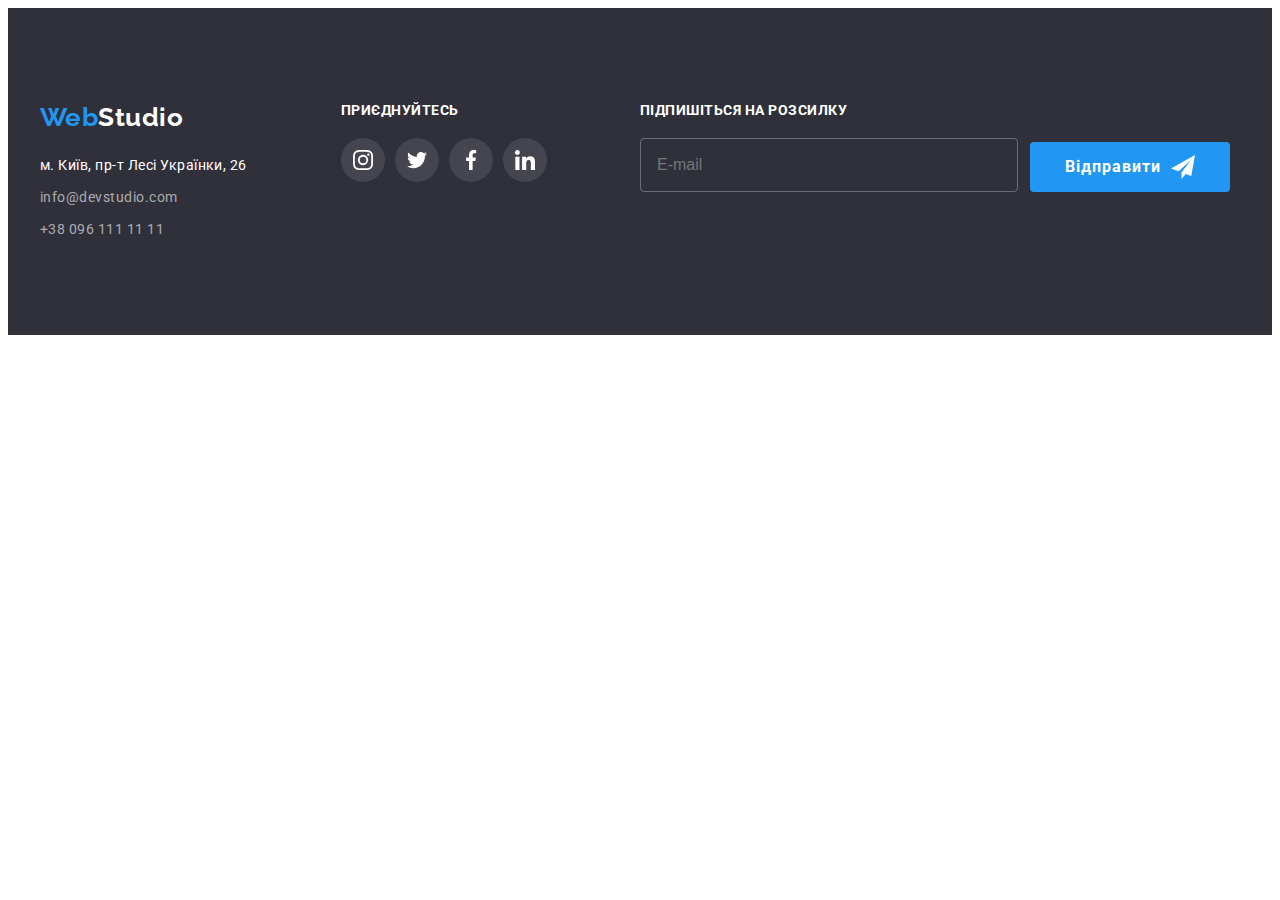
==== index.html @ 10034f47 "footer" ====
<!DOCTYPE html>
<html lang="uk">
  <head>
    <meta charset="UTF-8" />
    <meta http-equiv="X-UA-Compatible" content="IE=edge" />
    <meta name="viewport" content="width=device-width, initial-scale=1.0" />
    <title>Студія</title>
    <link rel="preconnect" href="https://fonts.googleapis.com" />
    <link rel="preconnect" href="https://fonts.gstatic.com" crossorigin />
    <link
      href="https://fonts.googleapis.com/css2?family=Raleway:wght@700&family=Roboto:wght@400;500;700;900&display=swap"
      rel="stylesheet"
    />
    <link
      rel="stylesheet"
      href="https://cdnjs.cloudflare.com/ajax/libs/modern-normalize/1.1.0/modern-normalize.min.css"
      integrity="sha512-wpPYUAdjBVSE4KJnH1VR1HeZfpl1ub8YT/NKx4PuQ5NmX2tKuGu6U/JRp5y+Y8XG2tV+wKQpNHVUX03MfMFn9Q=="
      crossorigin="anonymous"
      referrerpolicy="no-referrer"
    />
    <link rel="stylesheet" href="./css/main.min.css" />
  </head>
  <body>
    <!-- <header class="header">
      <div class="container header__container">
        <nav class="header__nav">
          <a class="logo header__logo" href="./index.html"
            >Web<span class="logo header__logo-text">Studio</span></a
          >
          <ul class="menu list">
            <li class="menu__item">
              <a class="menu__link menu__link--current" href="./index.html"
                >Студія</a
              >
            </li>
            <li class="menu__item">
              <a class="menu__link" href="./portfolio.html">Портфоліо</a>
            </li>
            <li class="menu__item">
              <a class="menu__link" href="">Контакти</a>
            </li>
          </ul>
        </nav>
        <ul class="header__contacts list">
          <li class="header__contacts-item">
            <a class="header__contact" href="mailto:info@devstudio.com"
              ><svg class="header__contact-icon" width="16" height="12">
                <use href="./images/icons.svg#icon-envelope"></use>
              </svg>
              info@devstudio.com</a
            >
          </li>
          <li class="header__contacts-item">
            <a class="header__contact" href="tel:+380961111111"
              ><svg class="header__contact-icon" width="10" height="16">
                <use href="./images/icons.svg#icon-smartphone"></use>
              </svg>
              +38 096 111 11 11</a
            >
          </li>
        </ul>
      </div>
    </header>

    <main>
      <section class="hero overlya">
        <div class="container hero__container">
          <h1 class="hero__title">Ефективні рішення для вашого бізнесу</h1>
          <button class="btn hero__button" type="button" data-modal-open>
            Замовити послугу
          </button>
        </div>
      </section>

       <section class="section feature">
        <div class="container feature__container">
          <h2 class="section-title feature__title visually-hidden">
            Особливості
          </h2>
          <ul class="feature__list list">
            <li class="feature__item">
              <div class="feature__wrapper-icon">
                <svg class="feature__icon" width="70" height="70">
                  <use href="./images/icons.svg#icon-antenna"></use>
                </svg>
              </div>
              <h3 class="feature__title-card">Увага до деталей</h3>
              <p class="feature__text-card">
                Ідейні міркування, і навіть початок повсякденної роботи з
                формування позиції.
              </p>
            </li>
            <li class="feature__item">
              <div class="feature__wrapper-icon">
                <svg class="feature__icon" width="70" height="70">
                  <use href="./images/icons.svg#icon-clock"></use>
                </svg>
              </div>
              <h3 class="feature__title-card">Пунктуальність</h3>
              <p class="feature__text-card">
                Завдання організації, особливо рамки і місце навчання кадрів
                тягне у себе.
              </p>
            </li>
            <li class="feature__item">
              <div class="feature__wrapper-icon">
                <svg class="feature__icon" width="70" height="70">
                  <use href="./images/icons.svg#icon-diagram"></use>
                </svg>
              </div>
              <h3 class="feature__title-card">Планування</h3>
              <p class="feature__text-card">
                Так само консультація з широким активом значною мірою зумовлює.
              </p>
            </li>
            <li class="feature__item">
              <div class="feature__wrapper-icon">
                <svg class="feature__icon" width="70" height="70">
                  <use href="./images/icons.svg#icon-astronaut"></use>
                </svg>
              </div>
              <h3 class="feature__title-card">Сучасні технології</h3>
              <p class="feature__text-card">
                Значимість цих проблем настільки очевидна, що реалізація
                планових завдань.
              </p>
            </li>
          </ul>
        </div>
      </section>

       <section class="section work">
        <div class="container work__container">
          <h2 class="section-title work__title">Чим ми займаємося</h2>
          <ul class="work__list">
            <li class="work__item">
              <div class="work__thumb">
                <img
                  class="work__images"
                  src="./images/1_computer.jpg"
                  alt="Розробка сайтів"
                  width="370"
                  height="294"
                />
                <div class="work__thumb-title">
                  <h3 class="work__title-thumb">Десктопні додатки</h3>
                </div>
              </div>
            </li>
            <li class="work__item">
              <div class="work__thumb">
                <img
                  class="work__images"
                  src="./images/2_phone.jpg"
                  alt="Адаптація сайтів для телефонів"
                  width="370"
                  height="294"
                />
                <div class="work__thumb-title">
                  <h3 class="work__title-thumb">Мобільні додатки</h3>
                </div>
              </div>
            </li>
            <li class="work__item">
              <div class="work__thumb">
                <img
                  class="work__images"
                  src="./images/3_tablet.jpg"
                  alt="Адаптація сайтів для планшетів"
                  width="370"
                  height="294"
                />
                <div class="work__thumb-title">
                  <h3 class="work__title-thumb">Дизайнерські рішення</h3>
                </div>
              </div>
            </li>
          </ul>
        </div>
      </section>

      <section class="team section">
        <div class="container team__container">
          <h2 class="section-title team__title">Наша команда</h2>
          <ul class="team__list list">
            <li class="team__item">
              <img
                class="team__images"
                src="./images/4_product_designer.jpg"
                alt="Хлопець в коричневій рубашці"
                width="270"
                height="260"
              />
              <div class="team__card">
                <h3 class="team__card-title">Ігор Дем'яненко</h3>
                <p lang="en" class="team__card-text">Product Designer</p>
                <ul class="soc">
                  <li class="soc__item">
                    <a class="soc__link" href=""
                      ><svg class="soc__icon" width="20" height="20">
                        <use
                          href="./images/icons.svg#icon-instagram"
                        ></use></svg
                    ></a>
                  </li>
                  <li class="soc__item">
                    <a class="soc__link" href=""
                      ><svg class="soc__icon" width="20" height="20">
                        <use href="./images/icons.svg#icon-twitter"></use></svg
                    ></a>
                  </li>
                  <li class="soc__item">
                    <a class="soc__link" href=""
                      ><svg class="soc__icon" width="20" height="20">
                        <use href="./images/icons.svg#icon-facebook"></use></svg
                    ></a>
                  </li>
                  <li class="soc__item">
                    <a class="soc__link" href=""
                      ><svg class="soc__icon" width="20" height="20">
                        <use href="./images/icons.svg#icon-linkedin"></use></svg
                    ></a>
                  </li>
                </ul>
              </div>
            </li>
            <li class="team__item">
              <img
                class="team__images"
                src="./images/5_frontend_developer.jpg"
                alt="Дівчина в темно-сірому піджаку"
                width="270"
                height="260"
              />
              <div class="team__card">
                <h3 class="team__card-title">Ольга Рєпіна</h3>
                <p lang="en" class="team__card-text">Frontend Developer</p>
                <ul class="soc">
                  <li class="soc__item">
                    <a class="soc__link" href=""
                      ><svg class="soc__icon" width="20" height="20">
                        <use
                          href="./images/icons.svg#icon-instagram"
                        ></use></svg
                    ></a>
                  </li>
                  <li class="soc__item">
                    <a class="soc__link" href=""
                      ><svg class="soc__icon" width="20" height="20">
                        <use href="./images/icons.svg#icon-twitter"></use></svg
                    ></a>
                  </li>
                  <li class="soc__item">
                    <a class="soc__link" href=""
                      ><svg class="soc__icon" width="20" height="20">
                        <use href="./images/icons.svg#icon-facebook"></use></svg
                    ></a>
                  </li>
                  <li class="soc__item">
                    <a class="soc__link" href=""
                      ><svg class="soc__icon" width="20" height="20">
                        <use href="./images/icons.svg#icon-linkedin"></use></svg
                    ></a>
                  </li>
                </ul>
              </div>
            </li>
            <li class="team__item">
              <img
                class="team__images"
                src="./images/6_marketing.jpg"
                alt="Хлопець в білій рубашці"
                width="270"
                height="260"
              />
              <div class="team__card">
                <h3 class="team__card-title">Микола Тарасов</h3>
                <p lang="en" class="team__card-text">Marketing</p>
                <ul class="soc">
                  <li class="soc__item">
                    <a class="soc__link" href=""
                      ><svg class="soc__icon" width="20" height="20">
                        <use
                          href="./images/icons.svg#icon-instagram"
                        ></use></svg
                    ></a>
                  </li>
                  <li class="soc__item">
                    <a class="soc__link" href=""
                      ><svg class="soc__icon" width="20" height="20">
                        <use href="./images/icons.svg#icon-twitter"></use></svg
                    ></a>
                  </li>
                  <li class="soc__item">
                    <a class="soc__link" href=""
                      ><svg class="soc__icon" width="20" height="20">
                        <use href="./images/icons.svg#icon-facebook"></use></svg
                    ></a>
                  </li>
                  <li class="soc__item">
                    <a class="soc__link" href=""
                      ><svg class="soc__icon" width="20" height="20">
                        <use href="./images/icons.svg#icon-linkedin"></use></svg
                    ></a>
                  </li>
                </ul>
              </div>
            </li>
            <li class="team__item">
              <img
                class="team__images"
                src="./images/7_ui_designer.jpg"
                alt="Хлопець в чорній футболці"
                width="270"
                height="260"
              />
              <div class="team__card">
                <h3 class="team__card-title">Михайло Єрмаков</h3>
                <p lang="en" class="team__card-text">UI Designer</p>
                <ul class="soc">
                  <li class="soc__item">
                    <a class="soc__link" href=""
                      ><svg class="soc__icon" width="20" height="20">
                        <use
                          href="./images/icons.svg#icon-instagram"
                        ></use></svg
                    ></a>
                  </li>
                  <li class="soc__item">
                    <a class="soc__link" href=""
                      ><svg class="soc__icon" width="20" height="20">
                        <use href="./images/icons.svg#icon-twitter"></use></svg
                    ></a>
                  </li>
                  <li class="soc__item">
                    <a class="soc__link" href=""
                      ><svg class="soc__icon" width="20" height="20">
                        <use href="./images/icons.svg#icon-facebook"></use></svg
                    ></a>
                  </li>
                  <li class="soc__item">
                    <a class="soc__link" href=""
                      ><svg class="soc__icon" width="20" height="20">
                        <use href="./images/icons.svg#icon-linkedin"></use></svg
                    ></a>
                  </li>
                </ul>
              </div>
            </li>
          </ul>
        </div>
      </section>

      <section class="customers">
        <div class="container customers__container">
          <h2 class="section-title customers__title">Постійні клієнти</h2>
          <ul class="customers__list">
            <li class="customers__item">
              <a class="customers__link" href="">
                <svg class="customers__logo" width="106" height="60">
                  <use href="./images/icons.svg#icon-logo"></use>
                </svg>
              </a>
            </li>
            <li class="customers__item">
              <a class="customers__link" href="">
                <svg class="customers__logo" width="106" height="60">
                  <use href="./images/icons.svg#icon-companytag"></use>
                </svg>
              </a>
            </li>
            <li class="customers__item">
              <a class="customers__link" href="">
                <svg class="customers__logo" width="106" height="60">
                  <use href="./images/icons.svg#icon-company"></use>
                </svg>
              </a>
            </li>
            <li class="customers__item">
              <a class="customers__link" href="">
                <svg class="customers__logo" width="106" height="60">
                  <use href="./images/icons.svg#icon-foster"></use>
                </svg>
              </a>
            </li>
            <li class="customers__item">
              <a class="customers__link" href="">
                <svg class="customers__logo" width="106" height="60">
                  <use href="./images/icons.svg#icon-brand"></use>
                </svg>
              </a>
            </li>
            <li class="customers__item">
              <a class="customers__link" href="">
                <svg class="customers__logo" width="106" height="60">
                  <use href="./images/icons.svg#icon-companytagline"></use>
                </svg>
              </a>
            </li>
          </ul>
        </div>
      </section>
    </main> -->

    <footer class="footer">
      <div class="container footer__container">
        <div class="footer_address-soc">
          <div class="footer__address-wrapper">
            <a class="logo footer__logo" href="./index.html"
              >Web <span class="footer__logo-text">Studio</span></a
            >
            <address class="address">
              <ul class="address__list">
                <li class="address__item">
                  <a
                    class="address__link"
                    href="https://goo.gl/maps/9E4ESz3H2E2rqb3K8"
                    target="_blank"
                    rel="noreferrer noopener nofollow"
                    >м. Київ, пр-т Лесі Українки, 26</a
                  >
                </li>
                <li class="address__item">
                  <a class="address__contact" href="mailto:info@devstudio.com"
                    >info@devstudio.com</a
                  >
                </li>
                <li class="address__item">
                  <a class="address__contact" href="tel:+380961111111"
                    >+38 096 111 11 11</a
                  >
                </li>
              </ul>
            </address>
          </div>
          <div class="footer__soc">
            <p class="footer__soc-text">Приєднуйтесь</p>
            <ul class="soc footer__soc-list">
              <li class="soc__item footer__soc-item">
                <a class="soc__link footer__soc-link" href=""
                  ><svg
                    class="soc__icon footer__soc-icon"
                    width="20"
                    height="20"
                  >
                    <use href="./images/icons.svg#icon-instagram"></use></svg
                ></a>
              </li>
              <li class="soc__item footer__soc-item">
                <a class="soc__link footer__soc-link" href=""
                  ><svg
                    class="soc__icon footer__soc-icon"
                    width="20"
                    height="20"
                  >
                    <use href="./images/icons.svg#icon-twitter"></use></svg
                ></a>
              </li>
              <li class="soc__item footer__soc-item">
                <a class="soc__link footer__soc-link" href=""
                  ><svg
                    class="soc__icon footer__soc-icon"
                    width="20"
                    height="20"
                  >
                    <use href="./images/icons.svg#icon-facebook"></use></svg
                ></a>
              </li>
              <li class="soc__item footer__soc-item">
                <a class="soc__link footer__soc-link" href=""
                  ><svg
                    class="soc__icon footer__soc-icon"
                    width="20"
                    height="20"
                  >
                    <use href="./images/icons.svg#icon-linkedin"></use></svg
                ></a>
              </li>
            </ul>
          </div>
        </div>
        <div class="caption">
          <p class="caption__text">Підпишіться на розсилку</p>
          <form class="caption__form">
            <div class="caption__input-wraper">
              <label class="caption__input-label" for="caption-email"></label>
              <input
                class="caption__input"
                type="email"
                name="caption-email"
                id="caption-email"
                placeholder="E-mail"
              />
            </div>
            <button type="submit" class="btn caption__button">
              Відправити
              <svg class="caption__icon" width="24" height="24">
                <use href="./images/icons.svg#icon-send"></use>
              </svg>
            </button>
          </form>
        </div>
      </div>
    </footer>
    <div class="backdrop is-hidden" data-modal>
      <div class="modal">
        <button class="modal__close" type="button" data-modal-close>
          <svg class="modal__close-icon" width="18" height="18">
            <use href="./images/icons.svg#icon-close"></use>
          </svg>
        </button>
        <p class="modal__title">Залиште свої дані, ми вам передзвонимо</p>
        <form class="modal__form">
          <div class="modal__field">
            <label class="modal__input-label" for="user-name">Ім'я</label>
            <div class="modal__input-wrapper">
              <input
                class="modal__input"
                type="text"
                name="user-name"
                required
                id="user-name"
              />
              <svg class="modal__icon" width="18" height="18">
                <use href="./images/icons.svg#icon-name"></use>
              </svg>
            </div>
          </div>
          <div class="modal__field">
            <label class="modal__input-label" for="user-tel">Телефон</label>
            <div class="modal__input-wrapper">
              <input
                class="modal__input"
                type="tel"
                name="user-tel"
                required
                id="user-tel"
              />
              <svg class="modal__icon" width="18" height="18">
                <use href="./images/icons.svg#icon-phone"></use>
              </svg>
            </div>
          </div>
          <div class="modal__field">
            <label class="modal__input-label" for="user-email">Пошта</label>
            <div class="modal__input-wrapper">
              <input
                class="modal__input"
                type="email"
                name="user-email"
                required
                id="user-email"
              />
              <svg class="modal__icon" width="18" height="18">
                <use href="./images/icons.svg#icon-email"></use>
              </svg>
            </div>
          </div>
          <div class="modal__field-comment">
            <label class="modal__input-label" for="user-text">Коментар</label>
            <textarea
              class="modal__comment"
              name="user-text"
              id="user-text"
              placeholder="Введіть текст"
            ></textarea>
          </div>
          <div class="modal__check-field">
            <input
              class="modal__check visually-hidden"
              type="checkbox"
              name="policy"
              id="policy"
            />
            <label class="modal__check-text" for="policy">
              <span class="modal__check-wrapper">
                <svg class="modal__check-icon" width="16" height="15">
                  <use href="./images/icons.svg#icon-check"></use>
                </svg>
              </span>
              Погоджуюся з розсилкою та приймаю
              <a class="modal__check-link" href="#">Умови договору</a></label
            >
          </div>
          <button type="submit" class="btn modal__button">Відправити</button>
        </form>
      </div>
    </div>
    <script src="./js/modal.js"></script>
  </body>
</html>
---- css/main.min.css ----
:root{--primary-bg-color: #f5f5f5;--additional-bg-color: #f5f4fa;--heder-bg-color: #ffffff;--accent-color: #2196f3;--team-item-bg-color: #ffffff;--bg-hero-color: #c4c4c4;--bg-footer-color: #2f303a;--bg-portfolio-color: #ffffff;--bg-portfolio-card: rgba(33, 150, 243, 0.9);--bg-backdrop: rgba(0, 0, 0, 0.2);--bg-modal: #ffffff;--primary-text-color: #757575;--title-hero-color: #ffffff;--title-text-color: #212121;--logo-text-color: #000000;--logo-footer-text-color: #ffffff;--address-footer-color: #ffffff;--contact-footer-color: rgba(255, 255, 255, 0.6);--button-text-color: #ffffff;--button-active-color: #188ce8;--portfolio-button-text-color: #ffffff;--portfolio-item-bg-color: #ffffff;--border-header-color: #ececec;--border-portfolio-color: #eeeeee;--soc-icon-color: #afb1b8;--soc-icon-hover-color: #ffffff;--border-customers-color: #afb1b8;--border-customers-hover: #2196f3;--customers-icon-hover: #2196f3;--customers-logo-color: #afb1b8;--transition-duration-cubic: 250ms cubic-bezier(0.4, 0, 0.2, 1);--portfolio-card-color: #ffffff;--modal-input-border: rgba(33, 33, 33, 0.2);--modal-input-border-focus: rgba(33, 150, 243, 1);--modal-input-color: rgba(0, 0, 0, 1);--placeholder-color: rgba(117, 117, 117, 0.5);--check-border-color: #212121}.visually-hidden{position:absolute;width:1px;height:1px;margin:-1px;border:0;padding:0;white-space:nowrap;-webkit-clip-path:inset(100%);clip-path:inset(100%);clip:rect(0 0 0 0);overflow:hidden}h1,h2,h3,h4,h5,h6,p{margin:0}ul{list-style:none;margin:0;padding:0}img{display:block}button{cursor:pointer}body{font-family:"Roboto",sans-serif;letter-spacing:.03em;color:var(--primary-text-color)}.list{list-style:none}.container{width:100%;padding-left:15px;padding-right:15px;margin:0 auto}@media screen and (min-width: 480px){.container{max-width:480px}}@media screen and (min-width: 768px){.container{max-width:768px}}@media screen and (min-width: 1200px){.container{max-width:1200px}}.logo{font-family:"Raleway",sans-serif;font-weight:700;font-size:26px;line-height:1.1923;text-decoration:none;color:var(--accent-color)}.section-title{margin-bottom:50px;font-size:36px;line-height:1.1667;text-align:center;color:var(--title-text-color)}.btn{padding-top:10px;padding-bottom:10px;min-width:216px;font-family:inherit;font-weight:700;font-size:16px;line-height:1.875;letter-spacing:.06em;background-color:var(--accent-color);color:var(--button-text-color);border:none;border-radius:4px;transition:background-color var(--transition-duration-cubic)}.btn:hover,.btn:focus{background-color:var(--button-active-color)}.soc{display:flex;justify-content:center;gap:10px}.soc__item{width:44px;height:44px}.soc__link{display:flex;width:100%;height:100%;border-radius:50%;align-items:center;justify-content:center;transition:background-color var(--transition-duration-cubic)}.soc__link:hover,.soc__link:focus{background-color:var(--accent-color)}.soc__icon{fill:var(--soc-icon-color);transition:fill var(--transition-duration-cubic)}.soc__link:hover .soc__icon,.soc__link:focus .soc__icon{fill:var(--soc-icon-hover-color)}.address__item{text-align:center;flex-wrap:wrap;justify-content:center;align-items:center;margin-bottom:8px}@media screen and (min-width: 1200px){.address__item{text-align:left}}.address__item:last-child{margin-bottom:0}.address__link,.address__contact{font-size:14px;line-height:1.7143;text-decoration:none;font-style:normal;transition:color var(--transition-duration-cubic)}.address__link{color:var(--address-footer-color)}.address__link:hover,.address__link:focus{color:var(--accent-color)}.address__contact{color:var(--contact-footer-color)}.address__contact:hover,.address__contact:focus{color:var(--accent-color)}.backdrop{position:fixed;top:0;width:100%;height:100%;background-color:var(--bg-backdrop);transition:opacity var(--transition-duration-cubic),visibility var(--transition-duration-cubic)}.modal{width:528px;min-height:581px;padding:40px;background-color:var(--bg-modal);border-radius:4px;position:absolute;top:50%;left:50%;transform:translate(-50%, -50%) scaleX(1);transition:transform var(--transition-duration-cubic)}.backdrop.is-hidden .modal{transform:translate(-50%, -50%) scaleX(1.5)}.modal__close{position:absolute;top:8px;right:8px;display:flex;align-items:center;justify-content:center;width:30px;height:30px;border:1px solid rgba(0,0,0,.1);border-radius:50%;background-color:rgba(0,0,0,0)}.modal__close-icon{transition:fill var(--transition-duration-cubic)}.modal__close:hover .modal__close-icon{fill:var(--customers-icon-hover)}.is-hidden{opacity:0;visibility:hidden;pointer-events:none}.modal__title{font-weight:700;font-size:20px;line-height:1.15;text-align:center;margin-bottom:12px;color:var(--title-text-color)}.modal__field{margin-bottom:10px}.modal__input-label{display:block;margin-bottom:4px;font-size:12px;line-height:1.1667}.modal__input-wrapper{position:relative}.modal__input{width:100%;height:40px;border-radius:4px;border:1px solid var(--modal-input-border);font-size:12px;line-height:1.1667;padding-left:42px;color:var(--modal-input-color);background-color:rgba(0,0,0,0);outline:rgba(0,0,0,0);transition:border-color var(--transition-duration-cubic);cursor:pointer}.modal__input:hover,.modal__input:focus{border-color:var(--modal-input-border-focus)}.modal__icon{position:absolute;left:12px;top:50%;transform:translateY(-50%);transition:fill var(--transition-duration-cubic)}.modal__input:hover+.modal__icon,.modal__input:focus+.modal__icon{fill:var(--modal-input-border-focus)}.modal__comment{width:100%;height:120px;border-radius:4px;border:1px solid var(--modal-input-border);font-size:12px;line-height:1.1667;padding:12px 16px;resize:none;color:var(--modal-input-color);background-color:rgba(0,0,0,0);outline:rgba(0,0,0,0)}.modal__comment::-moz-placeholder{font-size:12px;line-height:1.1667;color:var(--placeholder-color)}.modal__comment:-ms-input-placeholder{font-size:12px;line-height:1.1667;color:var(--placeholder-color)}.modal__comment::placeholder{font-size:12px;line-height:1.1667;color:var(--placeholder-color)}.modal__button{display:block;margin-left:auto;margin-right:auto;min-width:200px}.modal__field-comment{margin-bottom:20px}.modal__check-field{margin-bottom:30px}.modal__check-text{display:flex;align-items:center;justify-content:center;font-size:14px;line-height:1.7143}.modal__check-link{margin-left:5px;color:var(--accent-color)}.modal__check-text .modal__check-icon{width:16px;height:15px;border:2px solid var(--check-border-color);border-radius:2px;margin-right:7px;display:flex;align-items:center;justify-content:center;fill:rgba(0,0,0,0);transition:border-color var(--transition-duration-cubic)}.modal__check:checked+.modal__check-text .modal__check-icon{background-color:var(--accent-color);border:none;fill:var(--soc-icon-hover-color)}.modal__check:hover+.modal__check-text .modal__check-icon,.modal__check:focus+.modal__check-text .modal__check-icon{border-color:var(--accent-color)}.header{background-color:var(--heder-bg-color);border-bottom:1px solid var(--border-header-color)}.header__container{display:flex;align-items:center}.header__nav{display:flex;align-items:center}.header__logo{margin-right:93px;padding-top:25px;padding-bottom:25px}.header__logo-text{margin:0;color:var(--logo-text-color)}.menu{display:flex;gap:50px}.menu__link,.header__contact{padding-top:32px;padding-bottom:32px;font-weight:500;font-size:14px;line-height:1.1429;letter-spacing:.02em;text-decoration:none;transition:color var(--transition-duration-cubic)}.menu__link{display:block;color:var(--title-text-color)}.menu__link:hover,.menu__link:focus{color:var(--accent-color)}.menu__link--current{position:relative;color:var(--accent-color)}.menu__link--current:after{content:"";position:absolute;left:0;bottom:-2px;display:block;width:100%;height:4px;background-color:var(--accent-color);border-radius:2px}.header__contacts{display:flex;margin-left:auto;gap:50px}.header__contact{display:flex;align-items:center;justify-content:center;color:var(--primary-text-color)}.header__contact:hover,.header__contact:focus{color:var(--accent-color)}.header__contact-icon{margin-right:10px;fill:currentColor}.hero{margin:0 auto;padding-top:200px;padding-bottom:200px;text-align:center;background-color:var(--bg-hero-color)}.overlya{width:1600px;height:600px;background-image:linear-gradient(rgba(47, 48, 58, 0.4), rgba(47, 48, 58, 0.4)),url(../images/Hero.jpg)}.hero__title{margin-right:auto;margin-left:auto;margin-bottom:30px;width:696px;font-weight:900;font-size:44px;line-height:1.3636;letter-spacing:.06em;text-transform:uppercase;color:var(--title-hero-color)}.feature{padding-top:60px;padding-bottom:60px}@media screen and (min-width: 1200px){.feature{padding-top:94px;padding-bottom:94px}}.feature__list{display:flex;flex-wrap:wrap;gap:30px}.feature__item{width:100%}@media screen and (min-width: 768px){.feature__item{width:calc((100% - 30px)/2)}}@media screen and (min-width: 1200px){.feature__item{width:calc((100% - 90px)/4)}}.feature__wrapper-icon{height:120px;display:flex;align-items:center;justify-content:center;margin-bottom:30px;background-color:var(--additional-bg-color)}.feature__title-card{margin-bottom:10px;font-size:14px;text-align:center;line-height:1.1429;text-transform:uppercase;color:var(--title-text-color)}.feature__text-card{font-size:14px;line-height:1.7143}@media screen and (max-width: 1199px){.work{display:none}}@media screen and (min-width: 1200px){.work{padding-bottom:94px}}.work__list{display:flex;gap:30px}.work__item{width:calc((100% - 60px)/3)}.work__thumb{position:relative}.work__thumb-title{position:absolute;left:0;bottom:0;display:flex;align-items:center;justify-content:center;width:100%;min-height:70px;background-color:rgba(47,48,58,.8)}.work__title-thumb{font-size:14px;line-height:1.1721;text-transform:uppercase;color:#fff}.team{padding-top:60px;padding-bottom:60px;background-color:var(--additional-bg-color)}@media screen and (min-width: 1200px){.team{padding-top:94px;padding-bottom:94px}}.team__list{display:flex;flex-wrap:wrap;gap:30px}.team__item{width:100%;background-color:var(--team-item-bg-color);box-shadow:0px 4px 4px 0px rgba(0,0,0,.25)}@media screen and (min-width: 768px){.team__item{width:calc((100% - 30px)/2)}}@media screen and (min-width: 1200px){.team__item{width:calc((100% - 90px)/4)}}.team__images{width:100%}.team__card{padding-top:30px;padding-bottom:30px}.team__card-title{margin-bottom:10px;text-align:center;font-weight:500;font-size:16px;line-height:1.1875;color:var(--title-text-color)}.team__card-text{margin-bottom:16px;text-align:center;font-size:16px;line-height:1.1875}.customers{padding-top:60px;padding-bottom:60px}@media screen and (min-width: 1200px){.customers{padding-top:94px;padding-bottom:94px}}.customers__list{display:flex;flex-wrap:wrap;gap:30px}.customers__item{width:100%;height:92px;width:calc((100% - 30px)/2)}@media screen and (min-width: 768px){.customers__item{width:calc((100% - 60px)/3)}}@media screen and (min-width: 1200px){.customers__item{width:calc((100% - 150px)/6)}}.customers__link{display:flex;width:100%;height:100%;border:1px solid var(--border-customers-color);border-radius:4px;align-items:center;justify-content:center;transition:border var(--transition-duration-cubic)}.customers__link:hover,.customers__link:focus{border:1px solid var(--border-customers-hover)}.customers__logo{fill:var(--customers-logo-color);transition:fill var(--transition-duration-cubic)}.customers__link:hover .customers__logo,.customers__link:focus .customers__logo{fill:var(--customers-icon-hover)}.footer{padding-top:60px;padding-bottom:60px;background-color:var(--bg-footer-color)}@media screen and (min-width: 1200px){.footer{padding-top:94px;padding-bottom:94px}}@media screen and (min-width: 1200px){.footer__container{display:flex}}.footer_address-soc{margin-bottom:60px}@media screen and (min-width: 768px){.footer_address-soc{display:flex}}@media screen and (min-width: 1200px){.footer_address-soc{margin-right:93px;margin-bottom:0}}.footer__address-wrapper{margin-bottom:60px}@media screen and (min-width: 768px){.footer__address-wrapper{width:calc((100% - 165px)/2);padding-left:61px;margin-right:165px;margin-bottom:0}}@media screen and (min-width: 1200px){.footer__address-wrapper{width:231px;margin-right:70px;padding-left:0}}.footer__logo{display:flex;justify-content:center;align-items:center;margin-bottom:20px}@media screen and (min-width: 1200px){.footer__logo{justify-content:left}}.footer__logo-text{margin-bottom:0;color:var(--logo-footer-text-color)}@media screen and (min-width: 768px){.footer__soc{padding-right:74px}}@media screen and (min-width: 1200px){.footer__soc{padding-right:0}}.footer__soc-text{text-align:center;font-weight:700;font-size:14px;line-height:1.1429;text-transform:uppercase;margin-bottom:20px;color:var(--address-footer-color)}@media screen and (min-width: 1200px){.footer__soc-text{text-align:left}}.footer__soc-link{background-color:rgba(255,255,255,.1)}.footer__soc-icon{fill:var(--address-footer-color)}@media screen and (min-width: 768px){.caption{padding-right:152px;padding-left:166px}}@media screen and (min-width: 1200px){.caption{padding-right:0;padding-left:0}}.caption__text{text-align:center;margin-bottom:20px;font-weight:700;font-size:14px;line-height:1.1429;color:var(--address-footer-color);text-transform:uppercase}@media screen and (min-width: 1200px){.caption__text{text-align:left}}@media screen and (min-width: 1200px){.caption__form{display:flex;align-items:flex-end}}.caption__input-wraper{margin-bottom:20px}@media screen and (min-width: 1200px){.caption__input-wraper{margin-right:12px;margin-bottom:0}}.caption__input-label{display:block}.caption__input{width:100%;height:50px;padding-left:16px;font-size:16px;line-height:1.25;color:rgba(255,255,255,.6);background-color:rgba(0,0,0,0);border:1px solid rgba(255,255,255,.3);border-radius:4px}.caption__input:focus{border-color:rgba(255,255,255,.3)}@media screen and (min-width: 1200px){.caption__input{width:358px}}.caption__button{display:flex;margin:0 auto;min-width:200px;align-items:center;justify-content:center}.caption__icon{margin-left:10px;fill:var(--button-text-color)}.portfolio{padding-top:94px;padding-bottom:94px;background-color:var(--bg-portfolio-color)}.portfolio__nav{display:flex;justify-content:center;margin-bottom:34px;gap:8px}.portfolio__button{padding:6px 22px;font-family:inherit;font-weight:500;font-size:16px;line-height:1.625;background-color:var(--additional-bg-color);color:var(--title-text-color);border:none;border-radius:4px;transition:color var(--transition-duration-cubic),background-color var(--transition-duration-cubic),box-shadow var(--transition-duration-cubic)}.portfolio__button:hover,.portfolio__button:focus{background-color:var(--accent-color);color:var(--portfolio-button-text-color);box-shadow:0px 4px 4px 0px rgba(0,0,0,.25)}.portfolio__list{display:flex;flex-wrap:wrap;gap:30px}.portfolio__item{width:calc((100% - 60px)/3);background-color:var(--portfolio-item-bg-color)}.portfolio__link{position:relative;display:block;text-decoration:none;transition:box-shadow var(--transition-duration-cubic)}.portfolio__link:hover,.portfolio__link:focus{box-shadow:0px 4px 4px 0px rgba(0,0,0,.25)}.portfolio__top-wrap{position:relative;overflow:hidden}.portfolio__top-text{position:absolute;top:0;font-size:18px;line-height:1.5556;padding-top:63px;padding-right:24px;padding-bottom:63px;padding-left:24px;height:100%;transform:translateY(100%);transition:transform var(--transition-duration-cubic);background-color:var(--bg-portfolio-card);color:var(--portfolio-card-color)}.portfolio__link:hover .portfolio__top-text,.portfolio__link:focus .portfolio__top-text{transform:translateY(0)}.portfolio__card{padding-top:20px;padding-right:24px;padding-bottom:20px;padding-left:24px;border-right:1px solid var(--border-portfolio-color);border-bottom:1px solid var(--border-portfolio-color);border-left:1px solid var(--border-portfolio-color)}.portfolio__card-title{margin-bottom:4px;font-size:18px;line-height:2;letter-spacing:.06em;color:var(--title-text-color)}.portfolio__card-text{font-size:16px;line-height:1.875;color:var(--primary-text-color)}/*# sourceMappingURL=main.min.css.map */
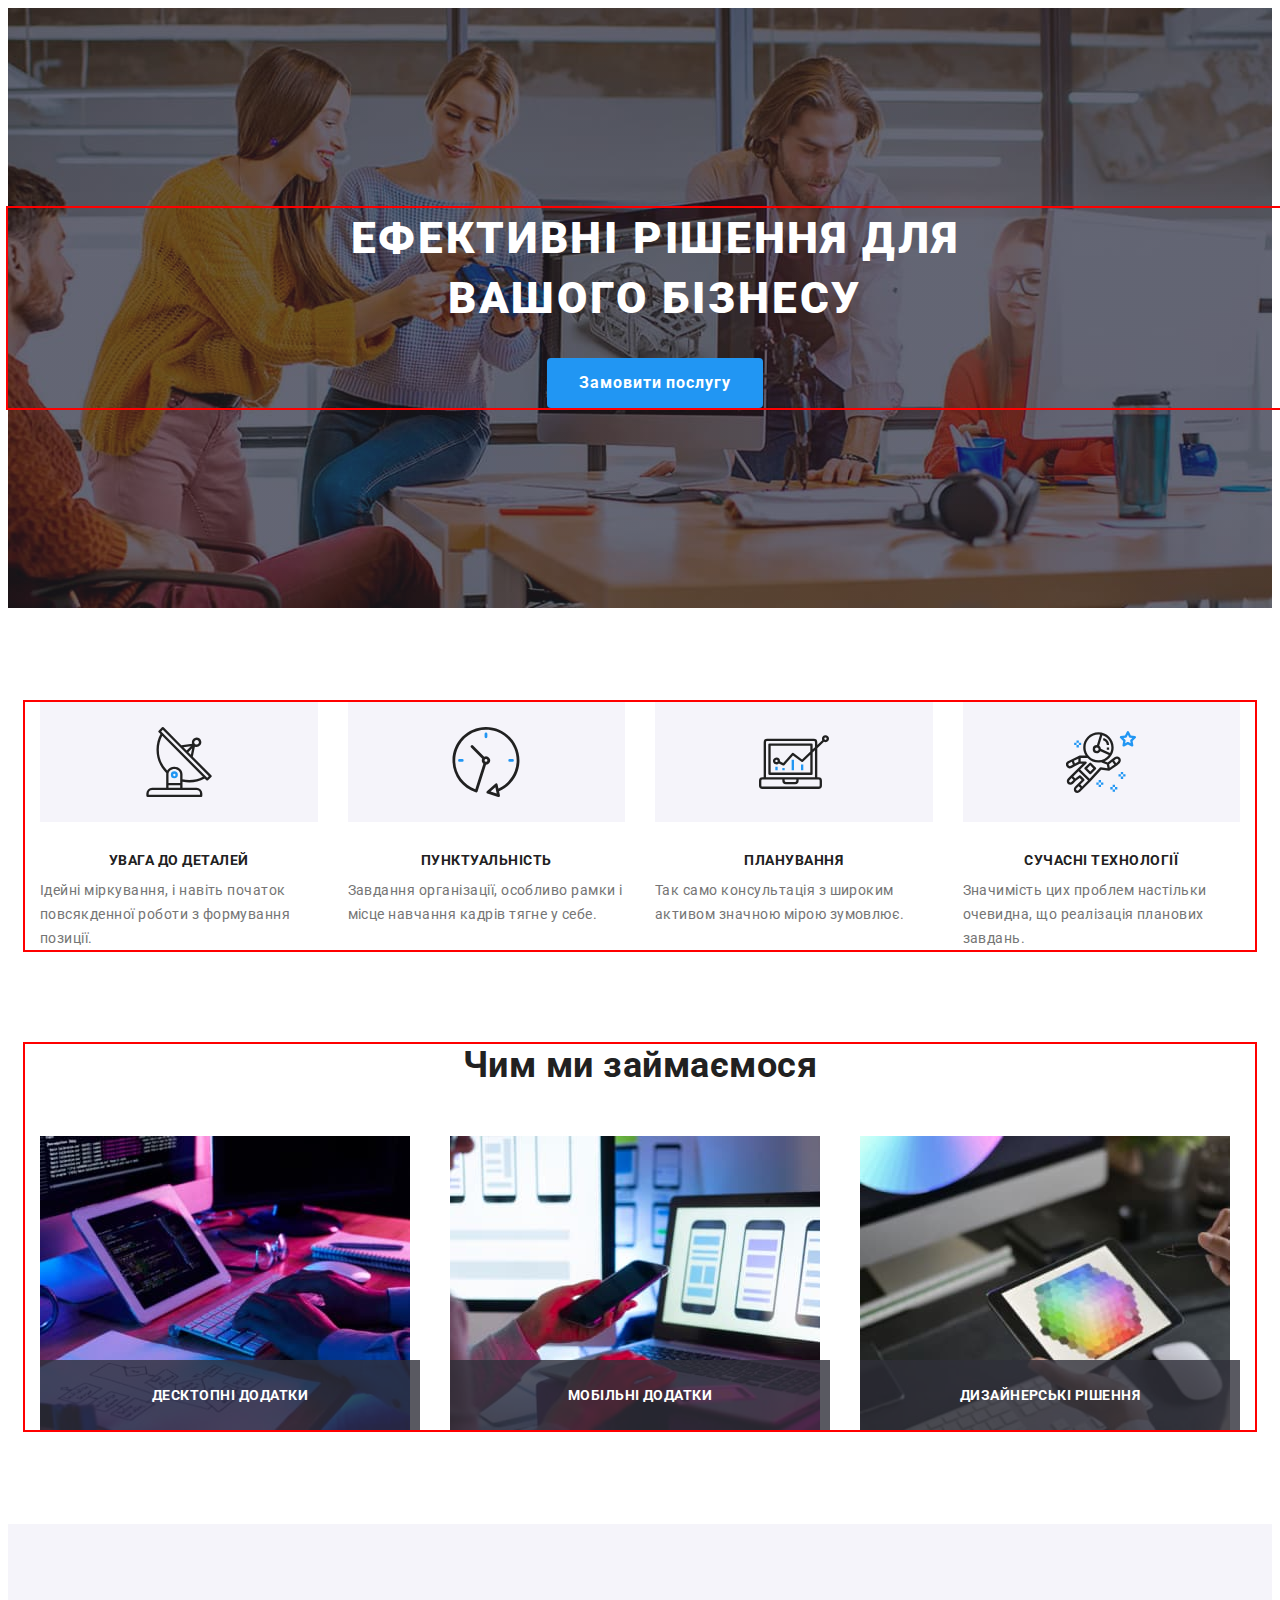
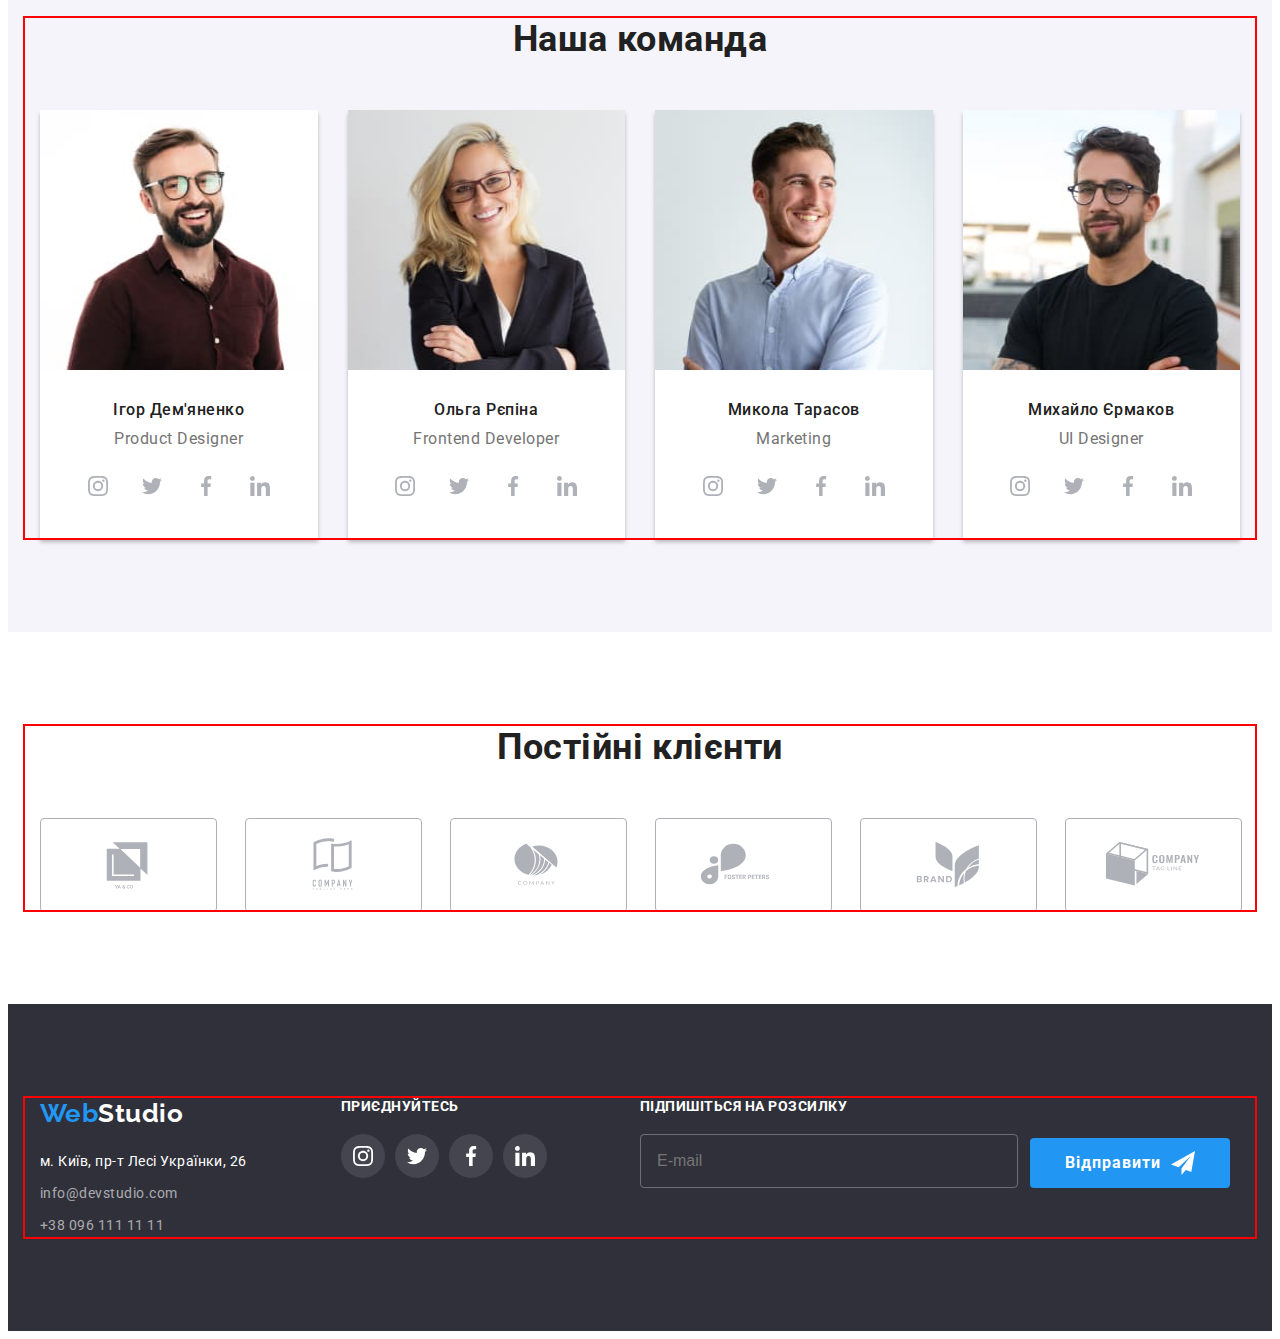
==== commit 1e40621e: "hero" ====
--- a/index.html
+++ b/index.html
@@ -60,7 +60,7 @@
           </li>
         </ul>
       </div>
-    </header>
+    </header> -->
 
     <main>
       <section class="hero overlya">
@@ -400,7 +400,7 @@
           </ul>
         </div>
       </section>
-    </main> -->
+    </main>
 
     <footer class="footer">
       <div class="container footer__container">
--- a/css/main.min.css
+++ b/css/main.min.css
@@ -1 +1 @@
-:root{--primary-bg-color: #f5f5f5;--additional-bg-color: #f5f4fa;--heder-bg-color: #ffffff;--accent-color: #2196f3;--team-item-bg-color: #ffffff;--bg-hero-color: #c4c4c4;--bg-footer-color: #2f303a;--bg-portfolio-color: #ffffff;--bg-portfolio-card: rgba(33, 150, 243, 0.9);--bg-backdrop: rgba(0, 0, 0, 0.2);--bg-modal: #ffffff;--primary-text-color: #757575;--title-hero-color: #ffffff;--title-text-color: #212121;--logo-text-color: #000000;--logo-footer-text-color: #ffffff;--address-footer-color: #ffffff;--contact-footer-color: rgba(255, 255, 255, 0.6);--button-text-color: #ffffff;--button-active-color: #188ce8;--portfolio-button-text-color: #ffffff;--portfolio-item-bg-color: #ffffff;--border-header-color: #ececec;--border-portfolio-color: #eeeeee;--soc-icon-color: #afb1b8;--soc-icon-hover-color: #ffffff;--border-customers-color: #afb1b8;--border-customers-hover: #2196f3;--customers-icon-hover: #2196f3;--customers-logo-color: #afb1b8;--transition-duration-cubic: 250ms cubic-bezier(0.4, 0, 0.2, 1);--portfolio-card-color: #ffffff;--modal-input-border: rgba(33, 33, 33, 0.2);--modal-input-border-focus: rgba(33, 150, 243, 1);--modal-input-color: rgba(0, 0, 0, 1);--placeholder-color: rgba(117, 117, 117, 0.5);--check-border-color: #212121}.visually-hidden{position:absolute;width:1px;height:1px;margin:-1px;border:0;padding:0;white-space:nowrap;-webkit-clip-path:inset(100%);clip-path:inset(100%);clip:rect(0 0 0 0);overflow:hidden}h1,h2,h3,h4,h5,h6,p{margin:0}ul{list-style:none;margin:0;padding:0}img{display:block}button{cursor:pointer}body{font-family:"Roboto",sans-serif;letter-spacing:.03em;color:var(--primary-text-color)}.list{list-style:none}.container{width:100%;padding-left:15px;padding-right:15px;margin:0 auto}@media screen and (min-width: 480px){.container{max-width:480px}}@media screen and (min-width: 768px){.container{max-width:768px}}@media screen and (min-width: 1200px){.container{max-width:1200px}}.logo{font-family:"Raleway",sans-serif;font-weight:700;font-size:26px;line-height:1.1923;text-decoration:none;color:var(--accent-color)}.section-title{margin-bottom:50px;font-size:36px;line-height:1.1667;text-align:center;color:var(--title-text-color)}.btn{padding-top:10px;padding-bottom:10px;min-width:216px;font-family:inherit;font-weight:700;font-size:16px;line-height:1.875;letter-spacing:.06em;background-color:var(--accent-color);color:var(--button-text-color);border:none;border-radius:4px;transition:background-color var(--transition-duration-cubic)}.btn:hover,.btn:focus{background-color:var(--button-active-color)}.soc{display:flex;justify-content:center;gap:10px}.soc__item{width:44px;height:44px}.soc__link{display:flex;width:100%;height:100%;border-radius:50%;align-items:center;justify-content:center;transition:background-color var(--transition-duration-cubic)}.soc__link:hover,.soc__link:focus{background-color:var(--accent-color)}.soc__icon{fill:var(--soc-icon-color);transition:fill var(--transition-duration-cubic)}.soc__link:hover .soc__icon,.soc__link:focus .soc__icon{fill:var(--soc-icon-hover-color)}.address__item{text-align:center;flex-wrap:wrap;justify-content:center;align-items:center;margin-bottom:8px}@media screen and (min-width: 1200px){.address__item{text-align:left}}.address__item:last-child{margin-bottom:0}.address__link,.address__contact{font-size:14px;line-height:1.7143;text-decoration:none;font-style:normal;transition:color var(--transition-duration-cubic)}.address__link{color:var(--address-footer-color)}.address__link:hover,.address__link:focus{color:var(--accent-color)}.address__contact{color:var(--contact-footer-color)}.address__contact:hover,.address__contact:focus{color:var(--accent-color)}.backdrop{position:fixed;top:0;width:100%;height:100%;background-color:var(--bg-backdrop);transition:opacity var(--transition-duration-cubic),visibility var(--transition-duration-cubic)}.modal{width:528px;min-height:581px;padding:40px;background-color:var(--bg-modal);border-radius:4px;position:absolute;top:50%;left:50%;transform:translate(-50%, -50%) scaleX(1);transition:transform var(--transition-duration-cubic)}.backdrop.is-hidden .modal{transform:translate(-50%, -50%) scaleX(1.5)}.modal__close{position:absolute;top:8px;right:8px;display:flex;align-items:center;justify-content:center;width:30px;height:30px;border:1px solid rgba(0,0,0,.1);border-radius:50%;background-color:rgba(0,0,0,0)}.modal__close-icon{transition:fill var(--transition-duration-cubic)}.modal__close:hover .modal__close-icon{fill:var(--customers-icon-hover)}.is-hidden{opacity:0;visibility:hidden;pointer-events:none}.modal__title{font-weight:700;font-size:20px;line-height:1.15;text-align:center;margin-bottom:12px;color:var(--title-text-color)}.modal__field{margin-bottom:10px}.modal__input-label{display:block;margin-bottom:4px;font-size:12px;line-height:1.1667}.modal__input-wrapper{position:relative}.modal__input{width:100%;height:40px;border-radius:4px;border:1px solid var(--modal-input-border);font-size:12px;line-height:1.1667;padding-left:42px;color:var(--modal-input-color);background-color:rgba(0,0,0,0);outline:rgba(0,0,0,0);transition:border-color var(--transition-duration-cubic);cursor:pointer}.modal__input:hover,.modal__input:focus{border-color:var(--modal-input-border-focus)}.modal__icon{position:absolute;left:12px;top:50%;transform:translateY(-50%);transition:fill var(--transition-duration-cubic)}.modal__input:hover+.modal__icon,.modal__input:focus+.modal__icon{fill:var(--modal-input-border-focus)}.modal__comment{width:100%;height:120px;border-radius:4px;border:1px solid var(--modal-input-border);font-size:12px;line-height:1.1667;padding:12px 16px;resize:none;color:var(--modal-input-color);background-color:rgba(0,0,0,0);outline:rgba(0,0,0,0)}.modal__comment::-moz-placeholder{font-size:12px;line-height:1.1667;color:var(--placeholder-color)}.modal__comment:-ms-input-placeholder{font-size:12px;line-height:1.1667;color:var(--placeholder-color)}.modal__comment::placeholder{font-size:12px;line-height:1.1667;color:var(--placeholder-color)}.modal__button{display:block;margin-left:auto;margin-right:auto;min-width:200px}.modal__field-comment{margin-bottom:20px}.modal__check-field{margin-bottom:30px}.modal__check-text{display:flex;align-items:center;justify-content:center;font-size:14px;line-height:1.7143}.modal__check-link{margin-left:5px;color:var(--accent-color)}.modal__check-text .modal__check-icon{width:16px;height:15px;border:2px solid var(--check-border-color);border-radius:2px;margin-right:7px;display:flex;align-items:center;justify-content:center;fill:rgba(0,0,0,0);transition:border-color var(--transition-duration-cubic)}.modal__check:checked+.modal__check-text .modal__check-icon{background-color:var(--accent-color);border:none;fill:var(--soc-icon-hover-color)}.modal__check:hover+.modal__check-text .modal__check-icon,.modal__check:focus+.modal__check-text .modal__check-icon{border-color:var(--accent-color)}.header{background-color:var(--heder-bg-color);border-bottom:1px solid var(--border-header-color)}.header__container{display:flex;align-items:center}.header__nav{display:flex;align-items:center}.header__logo{margin-right:93px;padding-top:25px;padding-bottom:25px}.header__logo-text{margin:0;color:var(--logo-text-color)}.menu{display:flex;gap:50px}.menu__link,.header__contact{padding-top:32px;padding-bottom:32px;font-weight:500;font-size:14px;line-height:1.1429;letter-spacing:.02em;text-decoration:none;transition:color var(--transition-duration-cubic)}.menu__link{display:block;color:var(--title-text-color)}.menu__link:hover,.menu__link:focus{color:var(--accent-color)}.menu__link--current{position:relative;color:var(--accent-color)}.menu__link--current:after{content:"";position:absolute;left:0;bottom:-2px;display:block;width:100%;height:4px;background-color:var(--accent-color);border-radius:2px}.header__contacts{display:flex;margin-left:auto;gap:50px}.header__contact{display:flex;align-items:center;justify-content:center;color:var(--primary-text-color)}.header__contact:hover,.header__contact:focus{color:var(--accent-color)}.header__contact-icon{margin-right:10px;fill:currentColor}.hero{margin:0 auto;padding-top:200px;padding-bottom:200px;text-align:center;background-color:var(--bg-hero-color)}.overlya{width:1600px;height:600px;background-image:linear-gradient(rgba(47, 48, 58, 0.4), rgba(47, 48, 58, 0.4)),url(../images/Hero.jpg)}.hero__title{margin-right:auto;margin-left:auto;margin-bottom:30px;width:696px;font-weight:900;font-size:44px;line-height:1.3636;letter-spacing:.06em;text-transform:uppercase;color:var(--title-hero-color)}.feature{padding-top:60px;padding-bottom:60px}@media screen and (min-width: 1200px){.feature{padding-top:94px;padding-bottom:94px}}.feature__list{display:flex;flex-wrap:wrap;gap:30px}.feature__item{width:100%}@media screen and (min-width: 768px){.feature__item{width:calc((100% - 30px)/2)}}@media screen and (min-width: 1200px){.feature__item{width:calc((100% - 90px)/4)}}.feature__wrapper-icon{height:120px;display:flex;align-items:center;justify-content:center;margin-bottom:30px;background-color:var(--additional-bg-color)}.feature__title-card{margin-bottom:10px;font-size:14px;text-align:center;line-height:1.1429;text-transform:uppercase;color:var(--title-text-color)}.feature__text-card{font-size:14px;line-height:1.7143}@media screen and (max-width: 1199px){.work{display:none}}@media screen and (min-width: 1200px){.work{padding-bottom:94px}}.work__list{display:flex;gap:30px}.work__item{width:calc((100% - 60px)/3)}.work__thumb{position:relative}.work__thumb-title{position:absolute;left:0;bottom:0;display:flex;align-items:center;justify-content:center;width:100%;min-height:70px;background-color:rgba(47,48,58,.8)}.work__title-thumb{font-size:14px;line-height:1.1721;text-transform:uppercase;color:#fff}.team{padding-top:60px;padding-bottom:60px;background-color:var(--additional-bg-color)}@media screen and (min-width: 1200px){.team{padding-top:94px;padding-bottom:94px}}.team__list{display:flex;flex-wrap:wrap;gap:30px}.team__item{width:100%;background-color:var(--team-item-bg-color);box-shadow:0px 4px 4px 0px rgba(0,0,0,.25)}@media screen and (min-width: 768px){.team__item{width:calc((100% - 30px)/2)}}@media screen and (min-width: 1200px){.team__item{width:calc((100% - 90px)/4)}}.team__images{width:100%}.team__card{padding-top:30px;padding-bottom:30px}.team__card-title{margin-bottom:10px;text-align:center;font-weight:500;font-size:16px;line-height:1.1875;color:var(--title-text-color)}.team__card-text{margin-bottom:16px;text-align:center;font-size:16px;line-height:1.1875}.customers{padding-top:60px;padding-bottom:60px}@media screen and (min-width: 1200px){.customers{padding-top:94px;padding-bottom:94px}}.customers__list{display:flex;flex-wrap:wrap;gap:30px}.customers__item{width:100%;height:92px;width:calc((100% - 30px)/2)}@media screen and (min-width: 768px){.customers__item{width:calc((100% - 60px)/3)}}@media screen and (min-width: 1200px){.customers__item{width:calc((100% - 150px)/6)}}.customers__link{display:flex;width:100%;height:100%;border:1px solid var(--border-customers-color);border-radius:4px;align-items:center;justify-content:center;transition:border var(--transition-duration-cubic)}.customers__link:hover,.customers__link:focus{border:1px solid var(--border-customers-hover)}.customers__logo{fill:var(--customers-logo-color);transition:fill var(--transition-duration-cubic)}.customers__link:hover .customers__logo,.customers__link:focus .customers__logo{fill:var(--customers-icon-hover)}.footer{padding-top:60px;padding-bottom:60px;background-color:var(--bg-footer-color)}@media screen and (min-width: 1200px){.footer{padding-top:94px;padding-bottom:94px}}@media screen and (min-width: 1200px){.footer__container{display:flex}}.footer_address-soc{margin-bottom:60px}@media screen and (min-width: 768px){.footer_address-soc{display:flex}}@media screen and (min-width: 1200px){.footer_address-soc{margin-right:93px;margin-bottom:0}}.footer__address-wrapper{margin-bottom:60px}@media screen and (min-width: 768px){.footer__address-wrapper{width:calc((100% - 165px)/2);padding-left:61px;margin-right:165px;margin-bottom:0}}@media screen and (min-width: 1200px){.footer__address-wrapper{width:231px;margin-right:70px;padding-left:0}}.footer__logo{display:flex;justify-content:center;align-items:center;margin-bottom:20px}@media screen and (min-width: 1200px){.footer__logo{justify-content:left}}.footer__logo-text{margin-bottom:0;color:var(--logo-footer-text-color)}@media screen and (min-width: 768px){.footer__soc{padding-right:74px}}@media screen and (min-width: 1200px){.footer__soc{padding-right:0}}.footer__soc-text{text-align:center;font-weight:700;font-size:14px;line-height:1.1429;text-transform:uppercase;margin-bottom:20px;color:var(--address-footer-color)}@media screen and (min-width: 1200px){.footer__soc-text{text-align:left}}.footer__soc-link{background-color:rgba(255,255,255,.1)}.footer__soc-icon{fill:var(--address-footer-color)}@media screen and (min-width: 768px){.caption{padding-right:152px;padding-left:166px}}@media screen and (min-width: 1200px){.caption{padding-right:0;padding-left:0}}.caption__text{text-align:center;margin-bottom:20px;font-weight:700;font-size:14px;line-height:1.1429;color:var(--address-footer-color);text-transform:uppercase}@media screen and (min-width: 1200px){.caption__text{text-align:left}}@media screen and (min-width: 1200px){.caption__form{display:flex;align-items:flex-end}}.caption__input-wraper{margin-bottom:20px}@media screen and (min-width: 1200px){.caption__input-wraper{margin-right:12px;margin-bottom:0}}.caption__input-label{display:block}.caption__input{width:100%;height:50px;padding-left:16px;font-size:16px;line-height:1.25;color:rgba(255,255,255,.6);background-color:rgba(0,0,0,0);border:1px solid rgba(255,255,255,.3);border-radius:4px}.caption__input:focus{border-color:rgba(255,255,255,.3)}@media screen and (min-width: 1200px){.caption__input{width:358px}}.caption__button{display:flex;margin:0 auto;min-width:200px;align-items:center;justify-content:center}.caption__icon{margin-left:10px;fill:var(--button-text-color)}.portfolio{padding-top:94px;padding-bottom:94px;background-color:var(--bg-portfolio-color)}.portfolio__nav{display:flex;justify-content:center;margin-bottom:34px;gap:8px}.portfolio__button{padding:6px 22px;font-family:inherit;font-weight:500;font-size:16px;line-height:1.625;background-color:var(--additional-bg-color);color:var(--title-text-color);border:none;border-radius:4px;transition:color var(--transition-duration-cubic),background-color var(--transition-duration-cubic),box-shadow var(--transition-duration-cubic)}.portfolio__button:hover,.portfolio__button:focus{background-color:var(--accent-color);color:var(--portfolio-button-text-color);box-shadow:0px 4px 4px 0px rgba(0,0,0,.25)}.portfolio__list{display:flex;flex-wrap:wrap;gap:30px}.portfolio__item{width:calc((100% - 60px)/3);background-color:var(--portfolio-item-bg-color)}.portfolio__link{position:relative;display:block;text-decoration:none;transition:box-shadow var(--transition-duration-cubic)}.portfolio__link:hover,.portfolio__link:focus{box-shadow:0px 4px 4px 0px rgba(0,0,0,.25)}.portfolio__top-wrap{position:relative;overflow:hidden}.portfolio__top-text{position:absolute;top:0;font-size:18px;line-height:1.5556;padding-top:63px;padding-right:24px;padding-bottom:63px;padding-left:24px;height:100%;transform:translateY(100%);transition:transform var(--transition-duration-cubic);background-color:var(--bg-portfolio-card);color:var(--portfolio-card-color)}.portfolio__link:hover .portfolio__top-text,.portfolio__link:focus .portfolio__top-text{transform:translateY(0)}.portfolio__card{padding-top:20px;padding-right:24px;padding-bottom:20px;padding-left:24px;border-right:1px solid var(--border-portfolio-color);border-bottom:1px solid var(--border-portfolio-color);border-left:1px solid var(--border-portfolio-color)}.portfolio__card-title{margin-bottom:4px;font-size:18px;line-height:2;letter-spacing:.06em;color:var(--title-text-color)}.portfolio__card-text{font-size:16px;line-height:1.875;color:var(--primary-text-color)}/*# sourceMappingURL=main.min.css.map */+:root{--primary-bg-color: #f5f5f5;--additional-bg-color: #f5f4fa;--heder-bg-color: #ffffff;--accent-color: #2196f3;--team-item-bg-color: #ffffff;--bg-hero-color: #c4c4c4;--bg-footer-color: #2f303a;--bg-portfolio-color: #ffffff;--bg-portfolio-card: rgba(33, 150, 243, 0.9);--bg-backdrop: rgba(0, 0, 0, 0.2);--bg-modal: #ffffff;--primary-text-color: #757575;--title-hero-color: #ffffff;--title-text-color: #212121;--logo-text-color: #000000;--logo-footer-text-color: #ffffff;--address-footer-color: #ffffff;--contact-footer-color: rgba(255, 255, 255, 0.6);--button-text-color: #ffffff;--button-active-color: #188ce8;--portfolio-button-text-color: #ffffff;--portfolio-item-bg-color: #ffffff;--border-header-color: #ececec;--border-portfolio-color: #eeeeee;--soc-icon-color: #afb1b8;--soc-icon-hover-color: #ffffff;--border-customers-color: #afb1b8;--border-customers-hover: #2196f3;--customers-icon-hover: #2196f3;--customers-logo-color: #afb1b8;--transition-duration-cubic: 250ms cubic-bezier(0.4, 0, 0.2, 1);--portfolio-card-color: #ffffff;--modal-input-border: rgba(33, 33, 33, 0.2);--modal-input-border-focus: rgba(33, 150, 243, 1);--modal-input-color: rgba(0, 0, 0, 1);--placeholder-color: rgba(117, 117, 117, 0.5);--check-border-color: #212121}.visually-hidden{position:absolute;width:1px;height:1px;margin:-1px;border:0;padding:0;white-space:nowrap;-webkit-clip-path:inset(100%);clip-path:inset(100%);clip:rect(0 0 0 0);overflow:hidden}h1,h2,h3,h4,h5,h6,p{margin:0}ul{list-style:none;margin:0;padding:0}img{display:block}button{cursor:pointer}body{font-family:"Roboto",sans-serif;letter-spacing:.03em;color:var(--primary-text-color)}.list{list-style:none}.container{width:100%;padding-left:15px;padding-right:15px;margin:0 auto;outline:2px solid red}@media screen and (min-width: 480px){.container{max-width:480px}}@media screen and (min-width: 768px){.container{max-width:768px}}@media screen and (min-width: 1200px){.container{max-width:1200px}}.logo{font-family:"Raleway",sans-serif;font-weight:700;font-size:26px;line-height:1.1923;text-decoration:none;color:var(--accent-color)}.section-title{margin-bottom:50px;font-size:36px;line-height:1.1667;text-align:center;color:var(--title-text-color)}.btn{padding-top:10px;padding-bottom:10px;min-width:200px;font-family:inherit;font-weight:700;font-size:16px;line-height:1.875;letter-spacing:.06em;background-color:var(--accent-color);color:var(--button-text-color);border:none;border-radius:4px;transition:background-color var(--transition-duration-cubic)}.btn:hover,.btn:focus{background-color:var(--button-active-color)}.soc{display:flex;justify-content:center;gap:10px}.soc__item{width:44px;height:44px}.soc__link{display:flex;width:100%;height:100%;border-radius:50%;align-items:center;justify-content:center;transition:background-color var(--transition-duration-cubic)}.soc__link:hover,.soc__link:focus{background-color:var(--accent-color)}.soc__icon{fill:var(--soc-icon-color);transition:fill var(--transition-duration-cubic)}.soc__link:hover .soc__icon,.soc__link:focus .soc__icon{fill:var(--soc-icon-hover-color)}.address__item{text-align:center;flex-wrap:wrap;justify-content:center;align-items:center;margin-bottom:8px}@media screen and (min-width: 1200px){.address__item{text-align:left}}.address__item:last-child{margin-bottom:0}.address__link,.address__contact{font-size:14px;line-height:1.7143;text-decoration:none;font-style:normal;transition:color var(--transition-duration-cubic)}.address__link{color:var(--address-footer-color)}.address__link:hover,.address__link:focus{color:var(--accent-color)}.address__contact{color:var(--contact-footer-color)}.address__contact:hover,.address__contact:focus{color:var(--accent-color)}.backdrop{position:fixed;top:0;width:100%;height:100%;background-color:var(--bg-backdrop);transition:opacity var(--transition-duration-cubic),visibility var(--transition-duration-cubic)}.modal{width:528px;min-height:581px;padding:40px;background-color:var(--bg-modal);border-radius:4px;position:absolute;top:50%;left:50%;transform:translate(-50%, -50%) scaleX(1);transition:transform var(--transition-duration-cubic)}.backdrop.is-hidden .modal{transform:translate(-50%, -50%) scaleX(1.5)}.modal__close{position:absolute;top:8px;right:8px;display:flex;align-items:center;justify-content:center;width:30px;height:30px;border:1px solid rgba(0,0,0,.1);border-radius:50%;background-color:rgba(0,0,0,0)}.modal__close-icon{transition:fill var(--transition-duration-cubic)}.modal__close:hover .modal__close-icon{fill:var(--customers-icon-hover)}.is-hidden{opacity:0;visibility:hidden;pointer-events:none}.modal__title{font-weight:700;font-size:20px;line-height:1.15;text-align:center;margin-bottom:12px;color:var(--title-text-color)}.modal__field{margin-bottom:10px}.modal__input-label{display:block;margin-bottom:4px;font-size:12px;line-height:1.1667}.modal__input-wrapper{position:relative}.modal__input{width:100%;height:40px;border-radius:4px;border:1px solid var(--modal-input-border);font-size:12px;line-height:1.1667;padding-left:42px;color:var(--modal-input-color);background-color:rgba(0,0,0,0);outline:rgba(0,0,0,0);transition:border-color var(--transition-duration-cubic);cursor:pointer}.modal__input:hover,.modal__input:focus{border-color:var(--modal-input-border-focus)}.modal__icon{position:absolute;left:12px;top:50%;transform:translateY(-50%);transition:fill var(--transition-duration-cubic)}.modal__input:hover+.modal__icon,.modal__input:focus+.modal__icon{fill:var(--modal-input-border-focus)}.modal__comment{width:100%;height:120px;border-radius:4px;border:1px solid var(--modal-input-border);font-size:12px;line-height:1.1667;padding:12px 16px;resize:none;color:var(--modal-input-color);background-color:rgba(0,0,0,0);outline:rgba(0,0,0,0)}.modal__comment::-moz-placeholder{font-size:12px;line-height:1.1667;color:var(--placeholder-color)}.modal__comment:-ms-input-placeholder{font-size:12px;line-height:1.1667;color:var(--placeholder-color)}.modal__comment::placeholder{font-size:12px;line-height:1.1667;color:var(--placeholder-color)}.modal__button{display:block;margin-left:auto;margin-right:auto;min-width:200px}.modal__field-comment{margin-bottom:20px}.modal__check-field{margin-bottom:30px}.modal__check-text{display:flex;align-items:center;justify-content:center;font-size:14px;line-height:1.7143}.modal__check-link{margin-left:5px;color:var(--accent-color)}.modal__check-text .modal__check-icon{width:16px;height:15px;border:2px solid var(--check-border-color);border-radius:2px;margin-right:7px;display:flex;align-items:center;justify-content:center;fill:rgba(0,0,0,0);transition:border-color var(--transition-duration-cubic)}.modal__check:checked+.modal__check-text .modal__check-icon{background-color:var(--accent-color);border:none;fill:var(--soc-icon-hover-color)}.modal__check:hover+.modal__check-text .modal__check-icon,.modal__check:focus+.modal__check-text .modal__check-icon{border-color:var(--accent-color)}.header{background-color:var(--heder-bg-color);border-bottom:1px solid var(--border-header-color)}.header__container{display:flex;align-items:center}.header__nav{display:flex;align-items:center}.header__logo{margin-right:93px;padding-top:25px;padding-bottom:25px}.header__logo-text{margin:0;color:var(--logo-text-color)}.menu{display:flex;gap:50px}.menu__link,.header__contact{padding-top:32px;padding-bottom:32px;font-weight:500;font-size:14px;line-height:1.1429;letter-spacing:.02em;text-decoration:none;transition:color var(--transition-duration-cubic)}.menu__link{display:block;color:var(--title-text-color)}.menu__link:hover,.menu__link:focus{color:var(--accent-color)}.menu__link--current{position:relative;color:var(--accent-color)}.menu__link--current:after{content:"";position:absolute;left:0;bottom:-2px;display:block;width:100%;height:4px;background-color:var(--accent-color);border-radius:2px}.header__contacts{display:flex;margin-left:auto;gap:50px}.header__contact{display:flex;align-items:center;justify-content:center;color:var(--primary-text-color)}.header__contact:hover,.header__contact:focus{color:var(--accent-color)}.header__contact-icon{margin-right:10px;fill:currentColor}.hero{margin:0 auto;padding-top:118px;padding-bottom:118px;text-align:center;background-color:var(--bg-hero-color)}@media screen and (min-width: 1200px){.hero{padding-top:200px;padding-bottom:200px}}@media screen and (min-width: 480px){.hero__container{max-width:100%}}.overlya{background-image:linear-gradient(rgba(47, 48, 58, 0.4), rgba(47, 48, 58, 0.4)),url(../images/hero-bg-mobile.jpg);background-position:center;background-size:cover;background-repeat:no-repeat}@media(min-device-pixel-ratio: 2),(-webkit-min-device-pixel-ratio: 2),(min-resolution: 192dpi),(min-resolution: 2dppx){.overlya{background-image:linear-gradient(rgba(47, 48, 58, 0.4), rgba(47, 48, 58, 0.4)),url(../images/hero-bg-mobile-2x.jpg)}}@media screen and (min-width: 480px){.overlya{background-image:linear-gradient(rgba(47, 48, 58, 0.4), rgba(47, 48, 58, 0.4)),url(../images/hero-bg-tablet.jpg)}}@media screen and (min-width: 480px)and (min-device-pixel-ratio: 2),screen and (min-width: 480px)and (-webkit-min-device-pixel-ratio: 2),screen and (min-width: 480px)and (min-resolution: 192dpi),screen and (min-width: 480px)and (min-resolution: 2dppx){.overlya{background-image:linear-gradient(rgba(47, 48, 58, 0.4), rgba(47, 48, 58, 0.4)),url(../images/hero-bg-tablet-2x.jpg)}}@media screen and (min-width: 768px){.overlya{background-image:linear-gradient(rgba(47, 48, 58, 0.4), rgba(47, 48, 58, 0.4)),url(../images/hero-bg-desktop.jpg)}}@media screen and (min-width: 768px)and (min-device-pixel-ratio: 2),screen and (min-width: 768px)and (-webkit-min-device-pixel-ratio: 2),screen and (min-width: 768px)and (min-resolution: 192dpi),screen and (min-width: 768px)and (min-resolution: 2dppx){.overlya{background-image:linear-gradient(rgba(47, 48, 58, 0.4), rgba(47, 48, 58, 0.4)),url(../images/hero-bg-desktop-2x.jpg)}}.hero__title{margin-right:auto;margin-left:auto;margin-bottom:30px;font-weight:900;font-size:20px;line-height:1.6153846154;letter-spacing:.06em;text-transform:uppercase;color:var(--title-hero-color)}@media screen and (min-width: 480px){.hero__title{font-size:26px}}@media screen and (min-width: 768px){.hero__title{width:360px}}@media screen and (min-width: 1200px){.hero__title{width:696px;font-size:44px;line-height:1.3636363636}}@media screen and (min-width: 1200px){.hero__button{min-width:216px}}.feature{padding-top:60px;padding-bottom:60px}@media screen and (min-width: 1200px){.feature{padding-top:94px;padding-bottom:94px}}.feature__list{display:flex;flex-wrap:wrap;gap:30px}.feature__item{width:100%}@media screen and (min-width: 768px){.feature__item{width:calc((100% - 30px)/2)}}@media screen and (min-width: 1200px){.feature__item{width:calc((100% - 90px)/4)}}.feature__wrapper-icon{height:120px;display:flex;align-items:center;justify-content:center;margin-bottom:30px;background-color:var(--additional-bg-color)}.feature__title-card{margin-bottom:10px;font-size:14px;text-align:center;line-height:1.1429;text-transform:uppercase;color:var(--title-text-color)}.feature__text-card{font-size:14px;line-height:1.7143}@media screen and (max-width: 1199px){.work{display:none}}@media screen and (min-width: 1200px){.work{padding-bottom:94px}}.work__list{display:flex;gap:30px}.work__item{width:calc((100% - 60px)/3)}.work__thumb{position:relative}.work__thumb-title{position:absolute;left:0;bottom:0;display:flex;align-items:center;justify-content:center;width:100%;min-height:70px;background-color:rgba(47,48,58,.8)}.work__title-thumb{font-size:14px;line-height:1.1721;text-transform:uppercase;color:#fff}.team{padding-top:60px;padding-bottom:60px;background-color:var(--additional-bg-color)}@media screen and (min-width: 1200px){.team{padding-top:94px;padding-bottom:94px}}.team__list{display:flex;flex-wrap:wrap;gap:30px}.team__item{width:100%;background-color:var(--team-item-bg-color);box-shadow:0px 4px 4px 0px rgba(0,0,0,.25)}@media screen and (min-width: 768px){.team__item{width:calc((100% - 30px)/2)}}@media screen and (min-width: 1200px){.team__item{width:calc((100% - 90px)/4)}}.team__images{width:100%}.team__card{padding-top:30px;padding-bottom:30px}.team__card-title{margin-bottom:10px;text-align:center;font-weight:500;font-size:16px;line-height:1.1875;color:var(--title-text-color)}.team__card-text{margin-bottom:16px;text-align:center;font-size:16px;line-height:1.1875}.customers{padding-top:60px;padding-bottom:60px}@media screen and (min-width: 1200px){.customers{padding-top:94px;padding-bottom:94px}}.customers__list{display:flex;flex-wrap:wrap;gap:30px}.customers__item{width:100%;height:92px;width:calc((100% - 30px)/2)}@media screen and (min-width: 768px){.customers__item{width:calc((100% - 60px)/3)}}@media screen and (min-width: 1200px){.customers__item{width:calc((100% - 150px)/6)}}.customers__link{display:flex;width:100%;height:100%;border:1px solid var(--border-customers-color);border-radius:4px;align-items:center;justify-content:center;transition:border var(--transition-duration-cubic)}.customers__link:hover,.customers__link:focus{border:1px solid var(--border-customers-hover)}.customers__logo{fill:var(--customers-logo-color);transition:fill var(--transition-duration-cubic)}.customers__link:hover .customers__logo,.customers__link:focus .customers__logo{fill:var(--customers-icon-hover)}.footer{padding-top:60px;padding-bottom:60px;background-color:var(--bg-footer-color)}@media screen and (min-width: 1200px){.footer{padding-top:94px;padding-bottom:94px}}@media screen and (min-width: 1200px){.footer__container{display:flex}}.footer_address-soc{margin-bottom:60px}@media screen and (min-width: 768px){.footer_address-soc{display:flex}}@media screen and (min-width: 1200px){.footer_address-soc{margin-right:93px;margin-bottom:0}}.footer__address-wrapper{margin-bottom:60px}@media screen and (min-width: 768px){.footer__address-wrapper{width:calc((100% - 165px)/2);padding-left:61px;margin-right:165px;margin-bottom:0}}@media screen and (min-width: 1200px){.footer__address-wrapper{width:231px;margin-right:70px;padding-left:0}}.footer__logo{display:flex;justify-content:center;align-items:center;margin-bottom:20px}@media screen and (min-width: 1200px){.footer__logo{justify-content:left}}.footer__logo-text{margin-bottom:0;color:var(--logo-footer-text-color)}@media screen and (min-width: 768px){.footer__soc{padding-right:74px}}@media screen and (min-width: 1200px){.footer__soc{padding-right:0}}.footer__soc-text{text-align:center;font-weight:700;font-size:14px;line-height:1.1429;text-transform:uppercase;margin-bottom:20px;color:var(--address-footer-color)}@media screen and (min-width: 1200px){.footer__soc-text{text-align:left}}.footer__soc-link{background-color:rgba(255,255,255,.1)}.footer__soc-icon{fill:var(--address-footer-color)}@media screen and (min-width: 768px){.caption{padding-right:152px;padding-left:166px}}@media screen and (min-width: 1200px){.caption{padding-right:0;padding-left:0}}.caption__text{text-align:center;margin-bottom:20px;font-weight:700;font-size:14px;line-height:1.1429;color:var(--address-footer-color);text-transform:uppercase}@media screen and (min-width: 1200px){.caption__text{text-align:left}}@media screen and (min-width: 1200px){.caption__form{display:flex;align-items:flex-end}}.caption__input-wraper{margin-bottom:20px}@media screen and (min-width: 1200px){.caption__input-wraper{margin-right:12px;margin-bottom:0}}.caption__input-label{display:block}.caption__input{width:100%;height:50px;padding-left:16px;font-size:16px;line-height:1.25;color:rgba(255,255,255,.6);background-color:rgba(0,0,0,0);border:1px solid rgba(255,255,255,.3);border-radius:4px}.caption__input:focus{border-color:rgba(255,255,255,.3)}@media screen and (min-width: 1200px){.caption__input{width:358px}}.caption__button{display:flex;margin:0 auto;min-width:200px;align-items:center;justify-content:center}.caption__icon{margin-left:10px;fill:var(--button-text-color)}.portfolio{padding-top:94px;padding-bottom:94px;background-color:var(--bg-portfolio-color)}.portfolio__nav{display:flex;justify-content:center;margin-bottom:34px;gap:8px}.portfolio__button{padding:6px 22px;font-family:inherit;font-weight:500;font-size:16px;line-height:1.625;background-color:var(--additional-bg-color);color:var(--title-text-color);border:none;border-radius:4px;transition:color var(--transition-duration-cubic),background-color var(--transition-duration-cubic),box-shadow var(--transition-duration-cubic)}.portfolio__button:hover,.portfolio__button:focus{background-color:var(--accent-color);color:var(--portfolio-button-text-color);box-shadow:0px 4px 4px 0px rgba(0,0,0,.25)}.portfolio__list{display:flex;flex-wrap:wrap;gap:30px}.portfolio__item{width:calc((100% - 60px)/3);background-color:var(--portfolio-item-bg-color)}.portfolio__link{position:relative;display:block;text-decoration:none;transition:box-shadow var(--transition-duration-cubic)}.portfolio__link:hover,.portfolio__link:focus{box-shadow:0px 4px 4px 0px rgba(0,0,0,.25)}.portfolio__top-wrap{position:relative;overflow:hidden}.portfolio__top-text{position:absolute;top:0;font-size:18px;line-height:1.5556;padding-top:63px;padding-right:24px;padding-bottom:63px;padding-left:24px;height:100%;transform:translateY(100%);transition:transform var(--transition-duration-cubic);background-color:var(--bg-portfolio-card);color:var(--portfolio-card-color)}.portfolio__link:hover .portfolio__top-text,.portfolio__link:focus .portfolio__top-text{transform:translateY(0)}.portfolio__card{padding-top:20px;padding-right:24px;padding-bottom:20px;padding-left:24px;border-right:1px solid var(--border-portfolio-color);border-bottom:1px solid var(--border-portfolio-color);border-left:1px solid var(--border-portfolio-color)}.portfolio__card-title{margin-bottom:4px;font-size:18px;line-height:2;letter-spacing:.06em;color:var(--title-text-color)}.portfolio__card-text{font-size:16px;line-height:1.875;color:var(--primary-text-color)}/*# sourceMappingURL=main.min.css.map */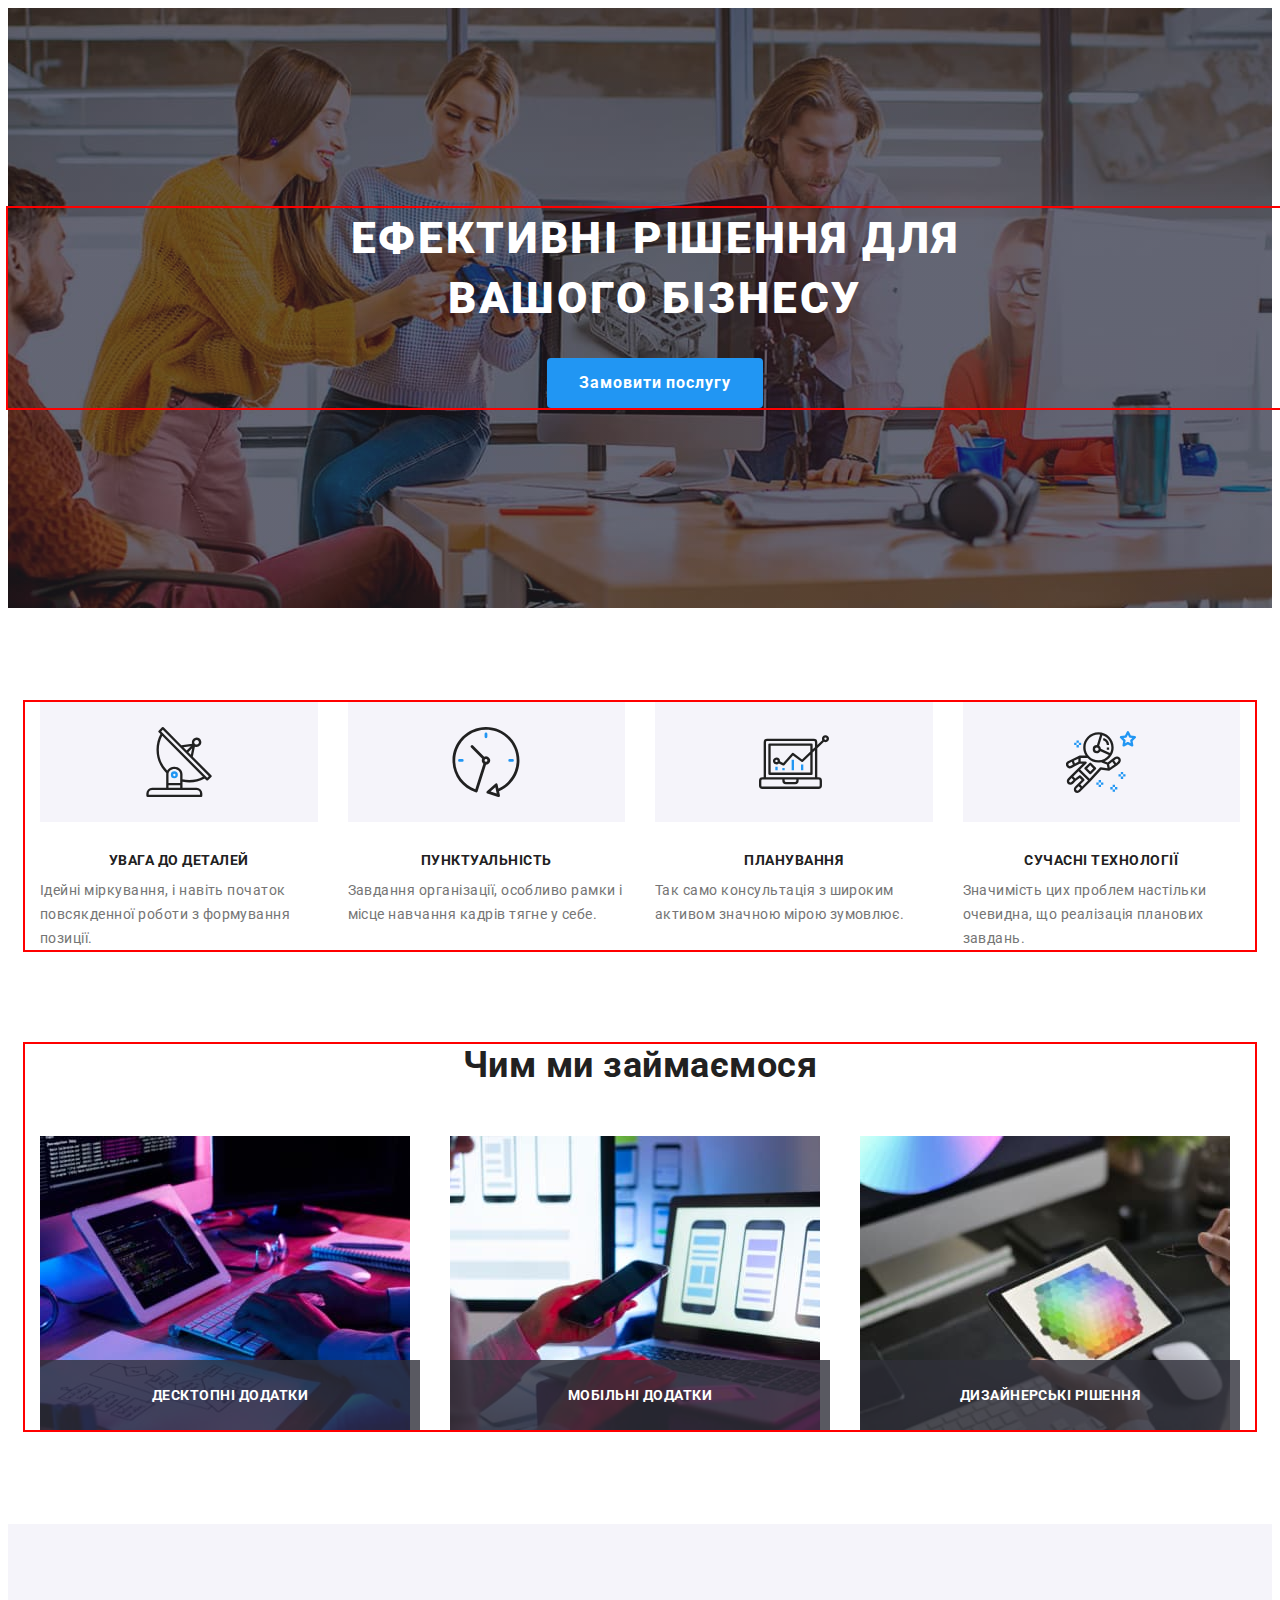
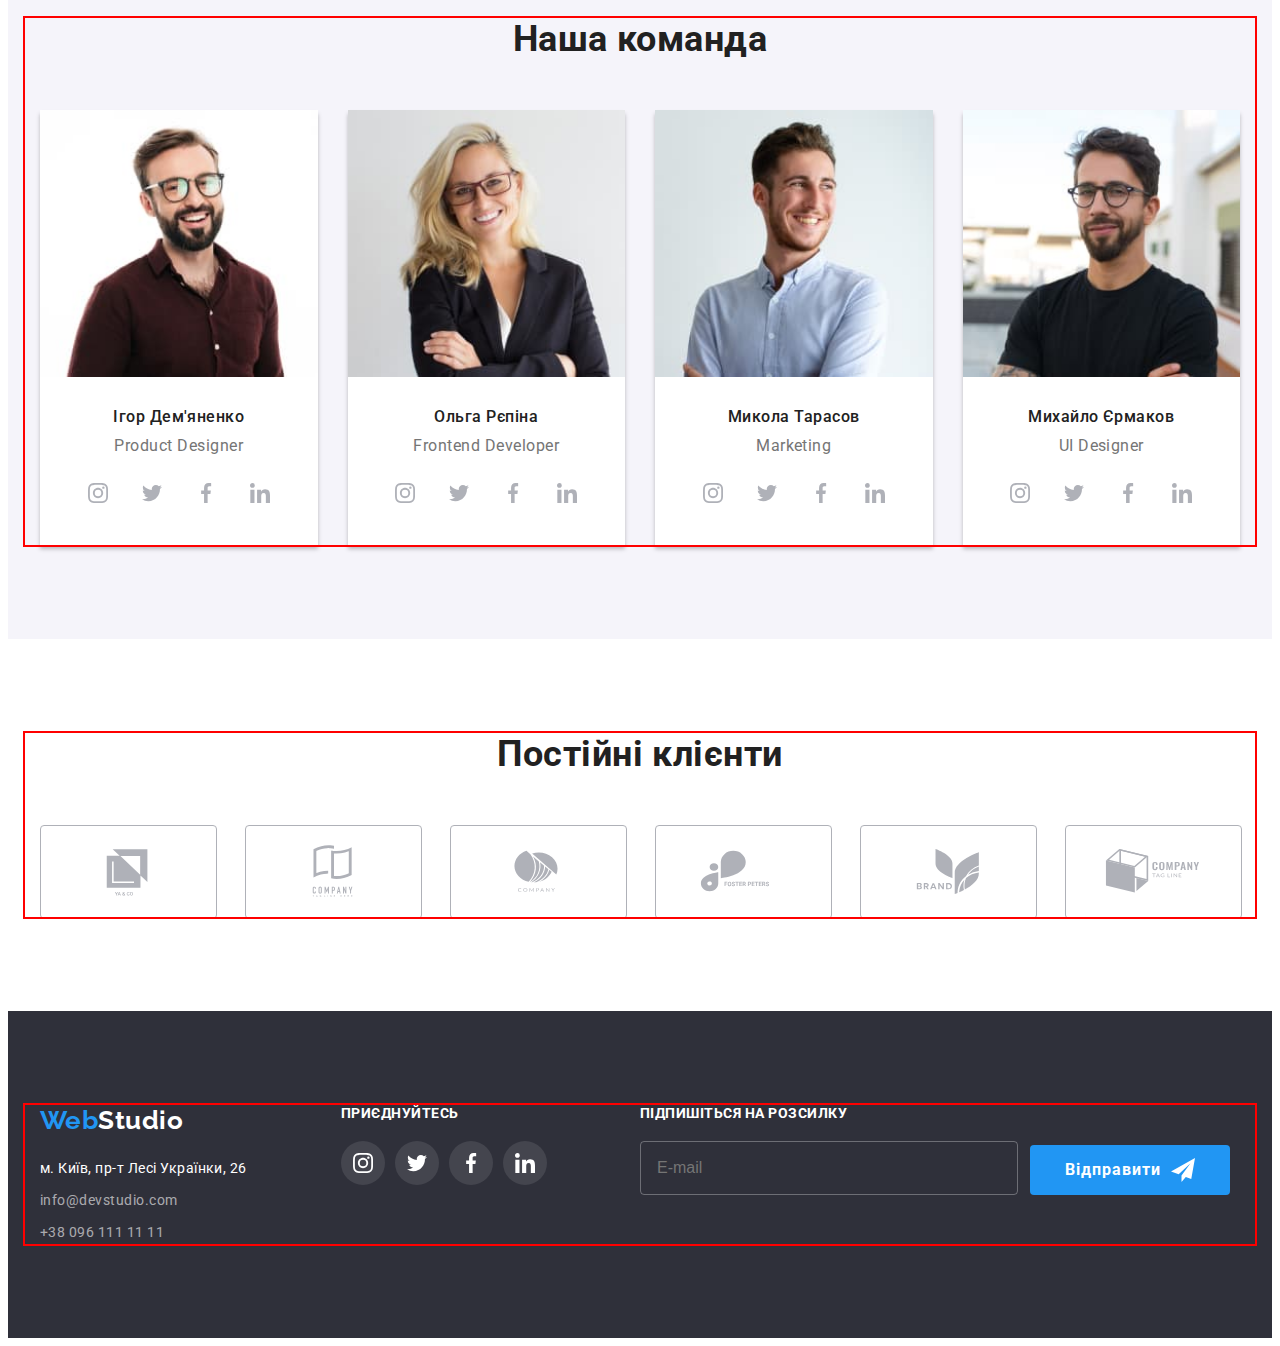
==== commit 94db28f4: "team" ====
--- a/index.html
+++ b/index.html
@@ -72,7 +72,7 @@
         </div>
       </section>
 
-       <section class="section feature">
+      <section class="section feature">
         <div class="container feature__container">
           <h2 class="section-title feature__title visually-hidden">
             Особливості
@@ -129,7 +129,7 @@
         </div>
       </section>
 
-       <section class="section work">
+      <section class="section work">
         <div class="container work__container">
           <h2 class="section-title work__title">Чим ми займаємося</h2>
           <ul class="work__list">
@@ -184,13 +184,36 @@
           <h2 class="section-title team__title">Наша команда</h2>
           <ul class="team__list list">
             <li class="team__item">
-              <img
-                class="team__images"
-                src="./images/4_product_designer.jpg"
-                alt="Хлопець в коричневій рубашці"
-                width="270"
-                height="260"
-              />
+              <picture>
+                <source
+                  srcset="
+                    ./images/4_product_designer.jpg    1x,
+                    ./images/4_product_designer-2x.jpg 2x
+                  "
+                  media="(min-width: 1200px)"
+                />
+                <source
+                  srcset="
+                    ./images/4_product_designer-tab.jpg    1x,
+                    ./images/4_product_designer-tab-2x.jpg 2x
+                  "
+                  media="(min-width: 768px)"
+                />
+                <source
+                  srcset="
+                    ./images/4_product_designer-mob.jpg    1x,
+                    ./images/4_product_designer-mob-2x.jpg 2x
+                  "
+                  media="(max-width: 767px)"
+                />
+                <img
+                  class="team__images"
+                  src="./images/4_product_designer-mob.jpg"
+                  alt="Хлопець в коричневій рубашці"
+                  width="450"
+                />
+              </picture>
+
               <div class="team__card">
                 <h3 class="team__card-title">Ігор Дем'яненко</h3>
                 <p lang="en" class="team__card-text">Product Designer</p>
@@ -225,13 +248,36 @@
               </div>
             </li>
             <li class="team__item">
-              <img
-                class="team__images"
-                src="./images/5_frontend_developer.jpg"
-                alt="Дівчина в темно-сірому піджаку"
-                width="270"
-                height="260"
-              />
+              <picture>
+                <source
+                  srcset="
+                    ./images/5_frontend_developer.jpg    1x,
+                    ./images/5_frontend_developer-2x.jpg 2x
+                  "
+                  media="(min-width: 1200px)"
+                />
+                <source
+                  srcset="
+                    ./images/5_frontend_developer-tab.jpg    1x,
+                    ./images/5_frontend_developer-tab-2x.jpg 2x
+                  "
+                  media="(min-width: 768px)"
+                />
+                <source
+                  srcset="
+                    ./images/5_frontend_developer-mob.jpg    1x,
+                    ./images/5_frontend_developer-mob-2x.jpg 2x
+                  "
+                  media="(max-width: 767px)"
+                />
+                <img
+                  class="team__images"
+                  src="./images/5_frontend_developer-mob.jpg"
+                  alt="Дівчина в темно-сірому піджаку"
+                  width="450"
+                />
+              </picture>
+
               <div class="team__card">
                 <h3 class="team__card-title">Ольга Рєпіна</h3>
                 <p lang="en" class="team__card-text">Frontend Developer</p>
@@ -266,13 +312,35 @@
               </div>
             </li>
             <li class="team__item">
-              <img
-                class="team__images"
-                src="./images/6_marketing.jpg"
-                alt="Хлопець в білій рубашці"
-                width="270"
-                height="260"
-              />
+              <picture>
+                <source
+                  srcset="
+                    ./images/6_marketing.jpg    1x,
+                    ./images/6_marketing-2x.jpg 2x
+                  "
+                  media="(min-width: 1200px)"
+                />
+                <source
+                  srcset="
+                    ./images/6_marketing-tab.jpg    1x,
+                    ./images/6_marketing-tab-2x.jpg 2x
+                  "
+                  media="(min-width: 768px)"
+                />
+                <source
+                  srcset="
+                    ./images/6_marketing-mob.jpg    1x,
+                    ./images/6_marketing-mob-2x.jpg 2x
+                  "
+                  media="(max-width: 767px)"
+                />
+                <img
+                  class="team__images"
+                  src="./images/6_marketing-mob.jpg"
+                  alt="Хлопець в білій рубашці"
+                  width="450"
+                />
+              </picture>
               <div class="team__card">
                 <h3 class="team__card-title">Микола Тарасов</h3>
                 <p lang="en" class="team__card-text">Marketing</p>
@@ -307,13 +375,35 @@
               </div>
             </li>
             <li class="team__item">
-              <img
-                class="team__images"
-                src="./images/7_ui_designer.jpg"
-                alt="Хлопець в чорній футболці"
-                width="270"
-                height="260"
-              />
+              <picture>
+                <source
+                  srcset="
+                    ./images/7_ui_designer.jpg    1x,
+                    ./images/7_ui_designer-2x.jpg 2x
+                  "
+                  media="(min-width: 1200px)"
+                />
+                <source
+                  srcset="
+                    ./images/7_ui_designer-tab.jpg    1x,
+                    ./images/7_ui_designer-tab-2x.jpg 2x
+                  "
+                  media="(min-width: 768px)"
+                />
+                <source
+                  srcset="
+                    ./images/7_ui_designer-mob.jpg    1x,
+                    ./images/7_ui_designer-mob-2x.jpg 2x
+                  "
+                  media="(max-width: 767px)"
+                />
+                <img
+                  class="team__images"
+                  src="./images/7_ui_designer-mob.jpg"
+                  alt="Хлопець в чорній футболці"
+                  width="450"
+                />
+              </picture>
               <div class="team__card">
                 <h3 class="team__card-title">Михайло Єрмаков</h3>
                 <p lang="en" class="team__card-text">UI Designer</p>
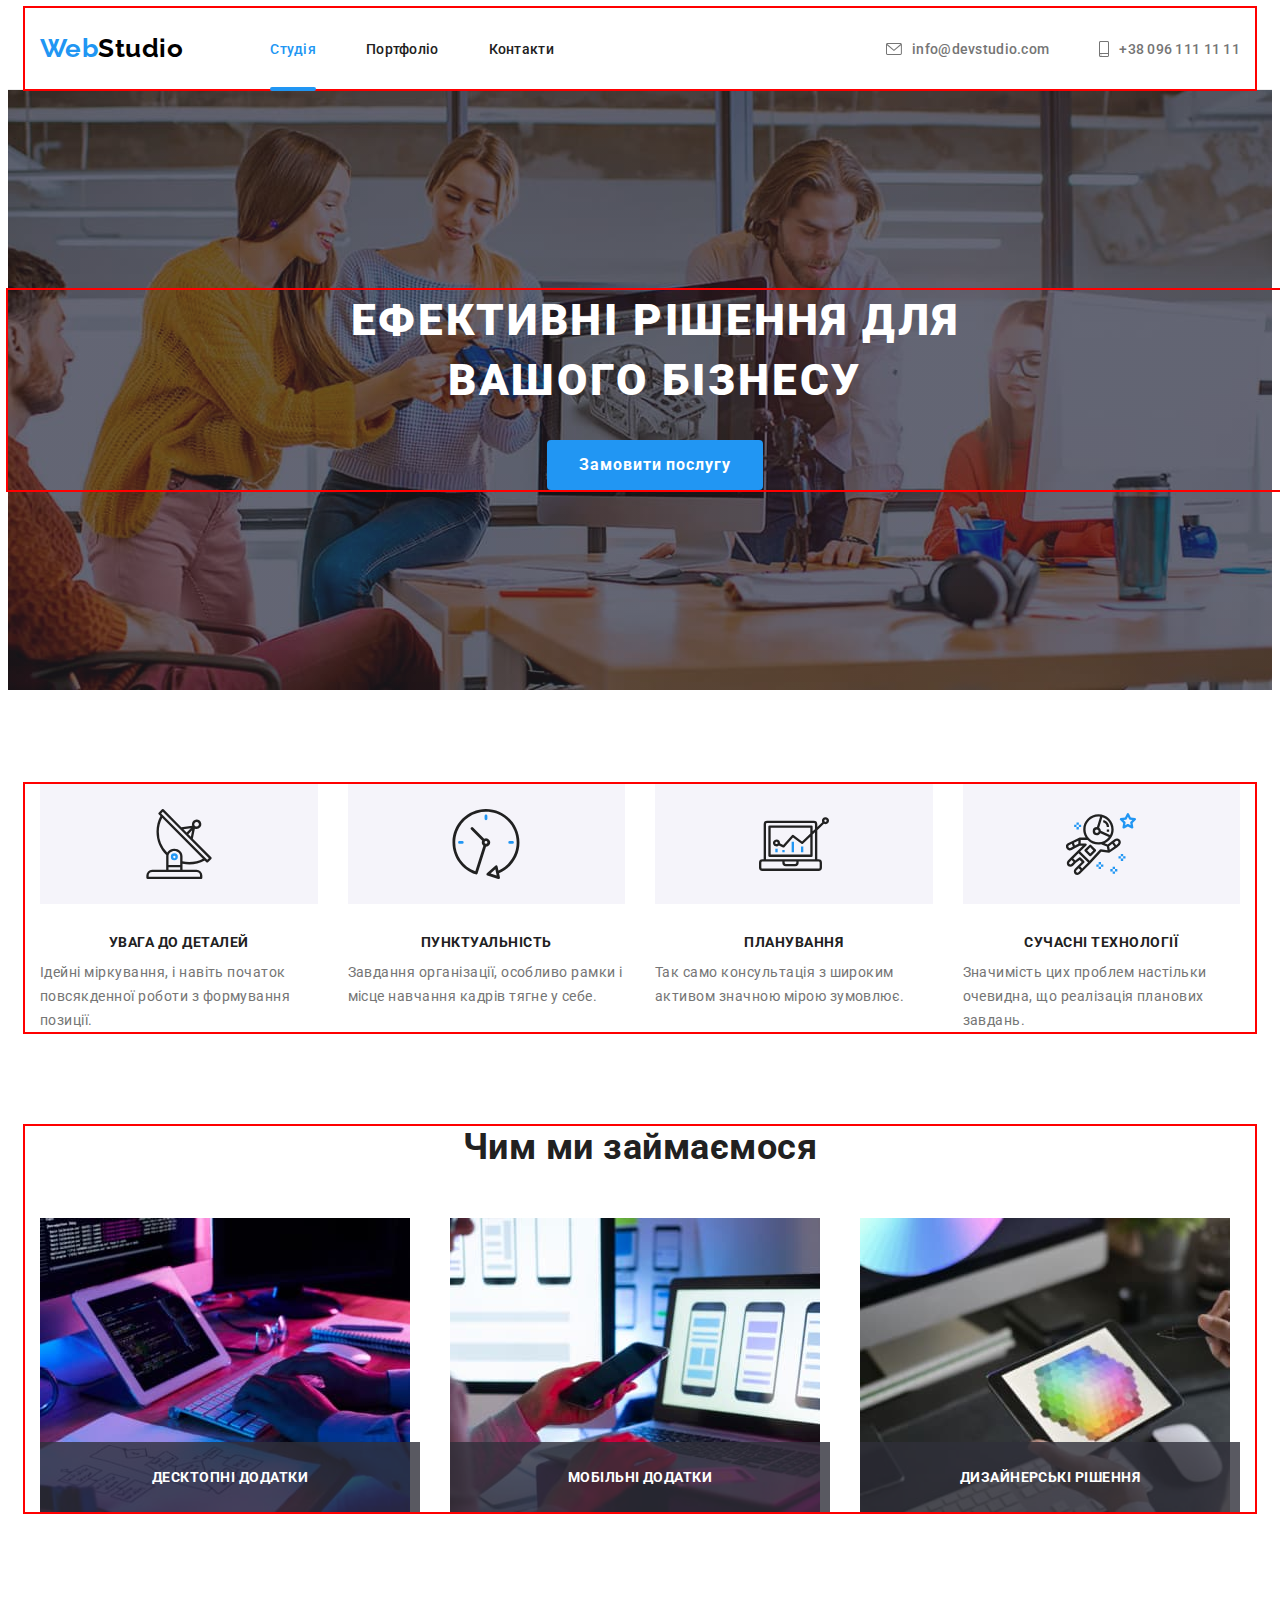
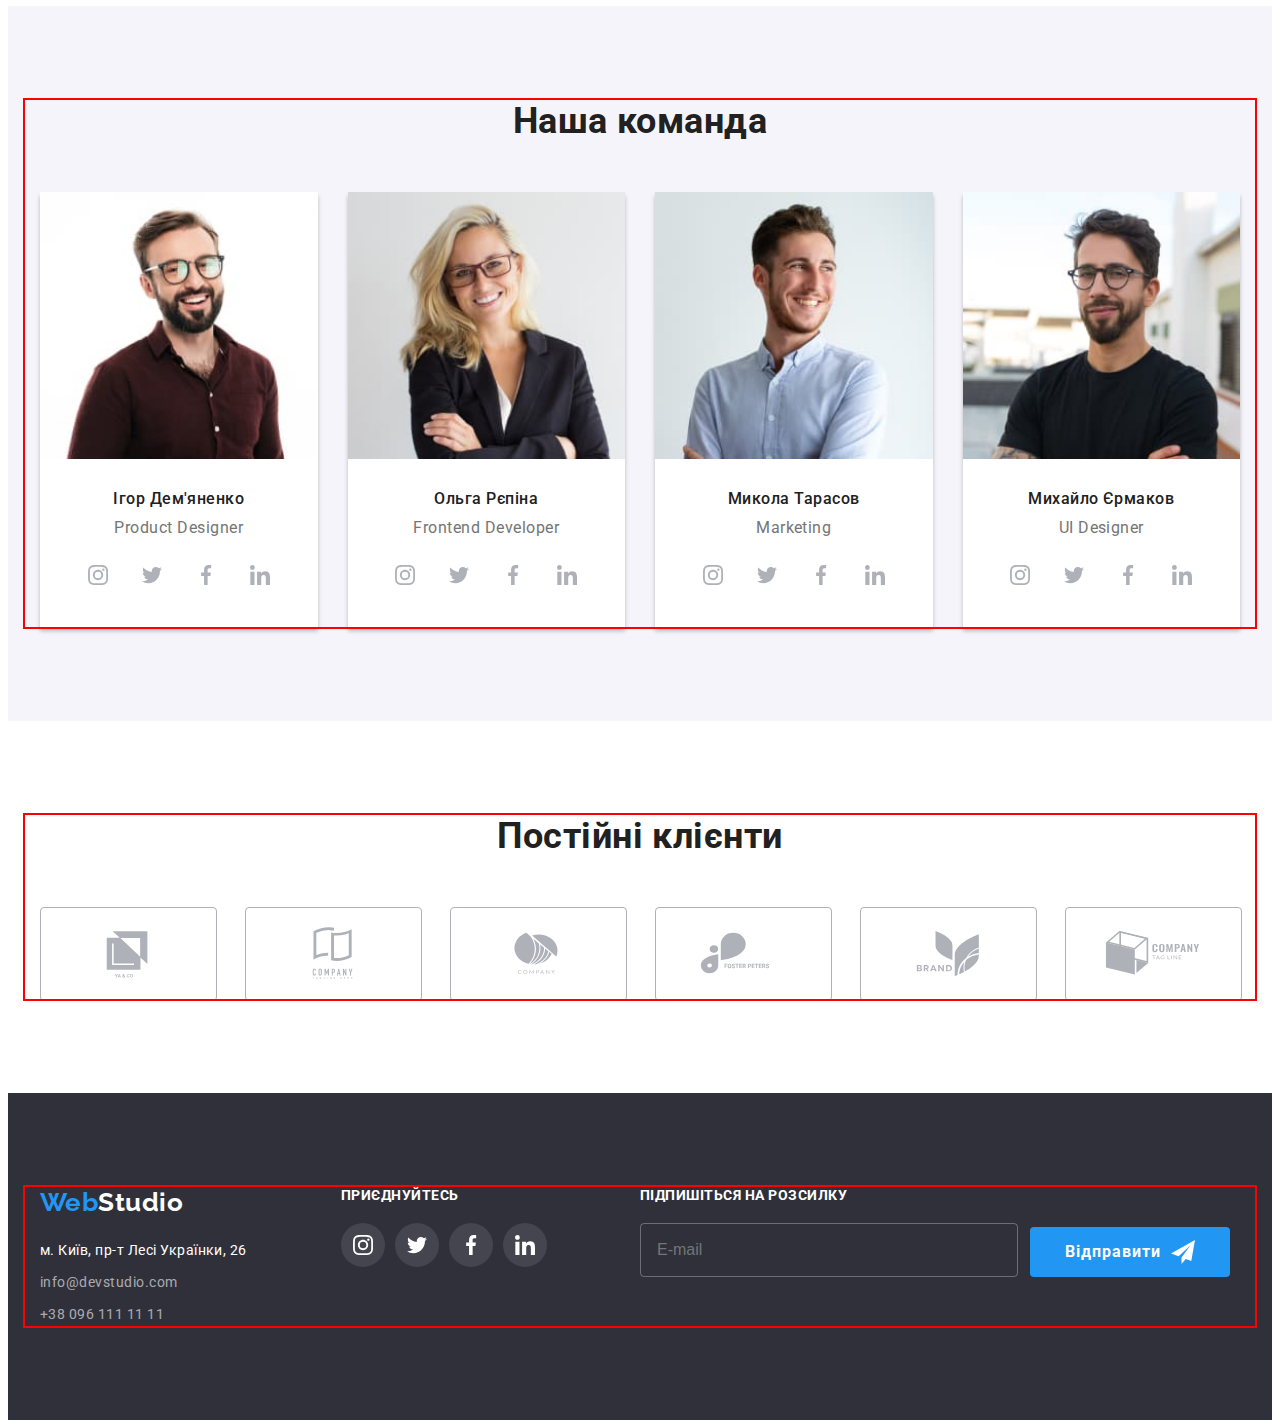
==== commit 8e7b6b93: "Studio" ====
--- a/index.html
+++ b/index.html
@@ -21,8 +21,8 @@
     <link rel="stylesheet" href="./css/main.min.css" />
   </head>
   <body>
-    <!-- <header class="header">
-      <div class="container header__container">
+    <header class="header">
+      <div class="header__container">
         <nav class="header__nav">
           <a class="logo header__logo" href="./index.html"
             >Web<span class="logo header__logo-text">Studio</span></a
@@ -59,8 +59,85 @@
             >
           </li>
         </ul>
+
+        <ul class="contacts-tab list">
+          <li class="contacts-tab__item">
+            <a class="contacts-tab__contact" href="mailto:info@devstudio.com"
+              ><svg class="contacts-tab__contact-icon" width="14" height="10">
+                <use href="./images/icons.svg#icon-mail-tab"></use>
+              </svg>
+              info@devstudio.com</a
+            >
+          </li>
+          <li class="contacts-tab__item">
+            <a class="contacts-tab__contact" href="tel:+380961111111"
+              ><svg class="contacts-tab__contact-icon" width="10" height="14">
+                <use href="./images/icons.svg#icon-tel-tab"></use>
+              </svg>
+              +38 096 111 11 11</a
+            >
+          </li>
+        </ul>
+
+        <button class="menu-open" type="button" data-menu-open>
+          <svg class="menu-open__icon" width="24" height="16">
+            <use href="./images/icons.svg#icon-menu-open"></use>
+          </svg>
+        </button>
+        <div class="mob-menu is-hidden" data-menu>
+          <div class="container">
+            <button class="mob-menu__close" type="button" data-menu-close>
+              <svg class="mob-menu__close-icon" width="18" height="18">
+                <use href="./images/icons.svg#icon-menu-close"></use>
+              </svg>
+            </button>
+            <ul class="mob-menu__list list">
+              <li class="mob-menu__item">
+                <a
+                  class="mob-menu__link mob-menu__link--current"
+                  href="./index.html"
+                  >Студія</a
+                >
+              </li>
+              <li class="mob-menu__item">
+                <a class="mob-menu__link" href="./portfolio.html">Портфоліо</a>
+              </li>
+              <li class="mob-menu__item">
+                <a class="mob-menu__link" href="">Контакти</a>
+              </li>
+            </ul>
+            <div class="mob-menu__bottom">
+              <ul class="mob-menu__contacts list">
+                <li class="mob-menu__contacts-item">
+                  <a class="mob-menu__tel" href="tel:+380961111111">
+                    +38 096 111 11 11</a
+                  >
+                </li>
+                <li class="mob-menu__contacts-item">
+                  <a class="mob-menu__mail" href="mailto:info@devstudio.com">
+                    info@devstudio.com</a
+                  >
+                </li>
+              </ul>
+              <ul class="mob-soc">
+                <li class="mob-soc__item">
+                  <a class="mob-soc__link" href="">Instagram</a>
+                </li>
+                <li class="mob-soc__item">
+                  <a class="mob-soc__link" href="">Twitter</a>
+                </li>
+                <li class="mob-soc__item">
+                  <a class="mob-soc__link" href="">Facebook</a>
+                </li>
+                <li class="mob-soc__item">
+                  <a class="mob-soc__link" href="">LinkedIn</a>
+                </li>
+              </ul>
+            </div>
+          </div>
+        </div>
       </div>
-    </header> -->
+    </header>
 
     <main>
       <section class="hero overlya">
@@ -677,5 +754,6 @@
       </div>
     </div>
     <script src="./js/modal.js"></script>
+    <script src="./js/menu.js"></script>
   </body>
 </html>
--- a/css/main.min.css
+++ b/css/main.min.css
@@ -1 +1 @@
-:root{--primary-bg-color: #f5f5f5;--additional-bg-color: #f5f4fa;--heder-bg-color: #ffffff;--accent-color: #2196f3;--team-item-bg-color: #ffffff;--bg-hero-color: #c4c4c4;--bg-footer-color: #2f303a;--bg-portfolio-color: #ffffff;--bg-portfolio-card: rgba(33, 150, 243, 0.9);--bg-backdrop: rgba(0, 0, 0, 0.2);--bg-modal: #ffffff;--primary-text-color: #757575;--title-hero-color: #ffffff;--title-text-color: #212121;--logo-text-color: #000000;--logo-footer-text-color: #ffffff;--address-footer-color: #ffffff;--contact-footer-color: rgba(255, 255, 255, 0.6);--button-text-color: #ffffff;--button-active-color: #188ce8;--portfolio-button-text-color: #ffffff;--portfolio-item-bg-color: #ffffff;--border-header-color: #ececec;--border-portfolio-color: #eeeeee;--soc-icon-color: #afb1b8;--soc-icon-hover-color: #ffffff;--border-customers-color: #afb1b8;--border-customers-hover: #2196f3;--customers-icon-hover: #2196f3;--customers-logo-color: #afb1b8;--transition-duration-cubic: 250ms cubic-bezier(0.4, 0, 0.2, 1);--portfolio-card-color: #ffffff;--modal-input-border: rgba(33, 33, 33, 0.2);--modal-input-border-focus: rgba(33, 150, 243, 1);--modal-input-color: rgba(0, 0, 0, 1);--placeholder-color: rgba(117, 117, 117, 0.5);--check-border-color: #212121}.visually-hidden{position:absolute;width:1px;height:1px;margin:-1px;border:0;padding:0;white-space:nowrap;-webkit-clip-path:inset(100%);clip-path:inset(100%);clip:rect(0 0 0 0);overflow:hidden}h1,h2,h3,h4,h5,h6,p{margin:0}ul{list-style:none;margin:0;padding:0}img{display:block}button{cursor:pointer}body{font-family:"Roboto",sans-serif;letter-spacing:.03em;color:var(--primary-text-color)}.list{list-style:none}.container{width:100%;padding-left:15px;padding-right:15px;margin:0 auto;outline:2px solid red}@media screen and (min-width: 480px){.container{max-width:480px}}@media screen and (min-width: 768px){.container{max-width:768px}}@media screen and (min-width: 1200px){.container{max-width:1200px}}.logo{font-family:"Raleway",sans-serif;font-weight:700;font-size:26px;line-height:1.1923;text-decoration:none;color:var(--accent-color)}.section-title{margin-bottom:50px;font-size:36px;line-height:1.1667;text-align:center;color:var(--title-text-color)}.btn{padding-top:10px;padding-bottom:10px;min-width:200px;font-family:inherit;font-weight:700;font-size:16px;line-height:1.875;letter-spacing:.06em;background-color:var(--accent-color);color:var(--button-text-color);border:none;border-radius:4px;transition:background-color var(--transition-duration-cubic)}.btn:hover,.btn:focus{background-color:var(--button-active-color)}.soc{display:flex;justify-content:center;gap:10px}.soc__item{width:44px;height:44px}.soc__link{display:flex;width:100%;height:100%;border-radius:50%;align-items:center;justify-content:center;transition:background-color var(--transition-duration-cubic)}.soc__link:hover,.soc__link:focus{background-color:var(--accent-color)}.soc__icon{fill:var(--soc-icon-color);transition:fill var(--transition-duration-cubic)}.soc__link:hover .soc__icon,.soc__link:focus .soc__icon{fill:var(--soc-icon-hover-color)}.address__item{text-align:center;flex-wrap:wrap;justify-content:center;align-items:center;margin-bottom:8px}@media screen and (min-width: 1200px){.address__item{text-align:left}}.address__item:last-child{margin-bottom:0}.address__link,.address__contact{font-size:14px;line-height:1.7143;text-decoration:none;font-style:normal;transition:color var(--transition-duration-cubic)}.address__link{color:var(--address-footer-color)}.address__link:hover,.address__link:focus{color:var(--accent-color)}.address__contact{color:var(--contact-footer-color)}.address__contact:hover,.address__contact:focus{color:var(--accent-color)}.backdrop{position:fixed;top:0;width:100%;height:100%;background-color:var(--bg-backdrop);transition:opacity var(--transition-duration-cubic),visibility var(--transition-duration-cubic)}.modal{width:528px;min-height:581px;padding:40px;background-color:var(--bg-modal);border-radius:4px;position:absolute;top:50%;left:50%;transform:translate(-50%, -50%) scaleX(1);transition:transform var(--transition-duration-cubic)}.backdrop.is-hidden .modal{transform:translate(-50%, -50%) scaleX(1.5)}.modal__close{position:absolute;top:8px;right:8px;display:flex;align-items:center;justify-content:center;width:30px;height:30px;border:1px solid rgba(0,0,0,.1);border-radius:50%;background-color:rgba(0,0,0,0)}.modal__close-icon{transition:fill var(--transition-duration-cubic)}.modal__close:hover .modal__close-icon{fill:var(--customers-icon-hover)}.is-hidden{opacity:0;visibility:hidden;pointer-events:none}.modal__title{font-weight:700;font-size:20px;line-height:1.15;text-align:center;margin-bottom:12px;color:var(--title-text-color)}.modal__field{margin-bottom:10px}.modal__input-label{display:block;margin-bottom:4px;font-size:12px;line-height:1.1667}.modal__input-wrapper{position:relative}.modal__input{width:100%;height:40px;border-radius:4px;border:1px solid var(--modal-input-border);font-size:12px;line-height:1.1667;padding-left:42px;color:var(--modal-input-color);background-color:rgba(0,0,0,0);outline:rgba(0,0,0,0);transition:border-color var(--transition-duration-cubic);cursor:pointer}.modal__input:hover,.modal__input:focus{border-color:var(--modal-input-border-focus)}.modal__icon{position:absolute;left:12px;top:50%;transform:translateY(-50%);transition:fill var(--transition-duration-cubic)}.modal__input:hover+.modal__icon,.modal__input:focus+.modal__icon{fill:var(--modal-input-border-focus)}.modal__comment{width:100%;height:120px;border-radius:4px;border:1px solid var(--modal-input-border);font-size:12px;line-height:1.1667;padding:12px 16px;resize:none;color:var(--modal-input-color);background-color:rgba(0,0,0,0);outline:rgba(0,0,0,0)}.modal__comment::-moz-placeholder{font-size:12px;line-height:1.1667;color:var(--placeholder-color)}.modal__comment:-ms-input-placeholder{font-size:12px;line-height:1.1667;color:var(--placeholder-color)}.modal__comment::placeholder{font-size:12px;line-height:1.1667;color:var(--placeholder-color)}.modal__button{display:block;margin-left:auto;margin-right:auto;min-width:200px}.modal__field-comment{margin-bottom:20px}.modal__check-field{margin-bottom:30px}.modal__check-text{display:flex;align-items:center;justify-content:center;font-size:14px;line-height:1.7143}.modal__check-link{margin-left:5px;color:var(--accent-color)}.modal__check-text .modal__check-icon{width:16px;height:15px;border:2px solid var(--check-border-color);border-radius:2px;margin-right:7px;display:flex;align-items:center;justify-content:center;fill:rgba(0,0,0,0);transition:border-color var(--transition-duration-cubic)}.modal__check:checked+.modal__check-text .modal__check-icon{background-color:var(--accent-color);border:none;fill:var(--soc-icon-hover-color)}.modal__check:hover+.modal__check-text .modal__check-icon,.modal__check:focus+.modal__check-text .modal__check-icon{border-color:var(--accent-color)}.header{background-color:var(--heder-bg-color);border-bottom:1px solid var(--border-header-color)}.header__container{display:flex;align-items:center}.header__nav{display:flex;align-items:center}.header__logo{margin-right:93px;padding-top:25px;padding-bottom:25px}.header__logo-text{margin:0;color:var(--logo-text-color)}.menu{display:flex;gap:50px}.menu__link,.header__contact{padding-top:32px;padding-bottom:32px;font-weight:500;font-size:14px;line-height:1.1429;letter-spacing:.02em;text-decoration:none;transition:color var(--transition-duration-cubic)}.menu__link{display:block;color:var(--title-text-color)}.menu__link:hover,.menu__link:focus{color:var(--accent-color)}.menu__link--current{position:relative;color:var(--accent-color)}.menu__link--current:after{content:"";position:absolute;left:0;bottom:-2px;display:block;width:100%;height:4px;background-color:var(--accent-color);border-radius:2px}.header__contacts{display:flex;margin-left:auto;gap:50px}.header__contact{display:flex;align-items:center;justify-content:center;color:var(--primary-text-color)}.header__contact:hover,.header__contact:focus{color:var(--accent-color)}.header__contact-icon{margin-right:10px;fill:currentColor}.hero{margin:0 auto;padding-top:118px;padding-bottom:118px;text-align:center;background-color:var(--bg-hero-color)}@media screen and (min-width: 1200px){.hero{padding-top:200px;padding-bottom:200px}}@media screen and (min-width: 480px){.hero__container{max-width:100%}}.overlya{background-image:linear-gradient(rgba(47, 48, 58, 0.4), rgba(47, 48, 58, 0.4)),url(../images/hero-bg-mobile.jpg);background-position:center;background-size:cover;background-repeat:no-repeat}@media(min-device-pixel-ratio: 2),(-webkit-min-device-pixel-ratio: 2),(min-resolution: 192dpi),(min-resolution: 2dppx){.overlya{background-image:linear-gradient(rgba(47, 48, 58, 0.4), rgba(47, 48, 58, 0.4)),url(../images/hero-bg-mobile-2x.jpg)}}@media screen and (min-width: 480px){.overlya{background-image:linear-gradient(rgba(47, 48, 58, 0.4), rgba(47, 48, 58, 0.4)),url(../images/hero-bg-tablet.jpg)}}@media screen and (min-width: 480px)and (min-device-pixel-ratio: 2),screen and (min-width: 480px)and (-webkit-min-device-pixel-ratio: 2),screen and (min-width: 480px)and (min-resolution: 192dpi),screen and (min-width: 480px)and (min-resolution: 2dppx){.overlya{background-image:linear-gradient(rgba(47, 48, 58, 0.4), rgba(47, 48, 58, 0.4)),url(../images/hero-bg-tablet-2x.jpg)}}@media screen and (min-width: 768px){.overlya{background-image:linear-gradient(rgba(47, 48, 58, 0.4), rgba(47, 48, 58, 0.4)),url(../images/hero-bg-desktop.jpg)}}@media screen and (min-width: 768px)and (min-device-pixel-ratio: 2),screen and (min-width: 768px)and (-webkit-min-device-pixel-ratio: 2),screen and (min-width: 768px)and (min-resolution: 192dpi),screen and (min-width: 768px)and (min-resolution: 2dppx){.overlya{background-image:linear-gradient(rgba(47, 48, 58, 0.4), rgba(47, 48, 58, 0.4)),url(../images/hero-bg-desktop-2x.jpg)}}.hero__title{margin-right:auto;margin-left:auto;margin-bottom:30px;font-weight:900;font-size:20px;line-height:1.6153846154;letter-spacing:.06em;text-transform:uppercase;color:var(--title-hero-color)}@media screen and (min-width: 480px){.hero__title{font-size:26px}}@media screen and (min-width: 768px){.hero__title{width:360px}}@media screen and (min-width: 1200px){.hero__title{width:696px;font-size:44px;line-height:1.3636363636}}@media screen and (min-width: 1200px){.hero__button{min-width:216px}}.feature{padding-top:60px;padding-bottom:60px}@media screen and (min-width: 1200px){.feature{padding-top:94px;padding-bottom:94px}}.feature__list{display:flex;flex-wrap:wrap;gap:30px}.feature__item{width:100%}@media screen and (min-width: 768px){.feature__item{width:calc((100% - 30px)/2)}}@media screen and (min-width: 1200px){.feature__item{width:calc((100% - 90px)/4)}}.feature__wrapper-icon{height:120px;display:flex;align-items:center;justify-content:center;margin-bottom:30px;background-color:var(--additional-bg-color)}.feature__title-card{margin-bottom:10px;font-size:14px;text-align:center;line-height:1.1429;text-transform:uppercase;color:var(--title-text-color)}.feature__text-card{font-size:14px;line-height:1.7143}@media screen and (max-width: 1199px){.work{display:none}}@media screen and (min-width: 1200px){.work{padding-bottom:94px}}.work__list{display:flex;gap:30px}.work__item{width:calc((100% - 60px)/3)}.work__thumb{position:relative}.work__thumb-title{position:absolute;left:0;bottom:0;display:flex;align-items:center;justify-content:center;width:100%;min-height:70px;background-color:rgba(47,48,58,.8)}.work__title-thumb{font-size:14px;line-height:1.1721;text-transform:uppercase;color:#fff}.team{padding-top:60px;padding-bottom:60px;background-color:var(--additional-bg-color)}@media screen and (min-width: 1200px){.team{padding-top:94px;padding-bottom:94px}}.team__list{display:flex;flex-wrap:wrap;gap:30px}.team__item{width:100%;background-color:var(--team-item-bg-color);box-shadow:0px 4px 4px 0px rgba(0,0,0,.25)}@media screen and (min-width: 768px){.team__item{width:calc((100% - 30px)/2)}}@media screen and (min-width: 1200px){.team__item{width:calc((100% - 90px)/4)}}.team__images{width:100%}.team__card{padding-top:30px;padding-bottom:30px}.team__card-title{margin-bottom:10px;text-align:center;font-weight:500;font-size:16px;line-height:1.1875;color:var(--title-text-color)}.team__card-text{margin-bottom:16px;text-align:center;font-size:16px;line-height:1.1875}.customers{padding-top:60px;padding-bottom:60px}@media screen and (min-width: 1200px){.customers{padding-top:94px;padding-bottom:94px}}.customers__list{display:flex;flex-wrap:wrap;gap:30px}.customers__item{width:100%;height:92px;width:calc((100% - 30px)/2)}@media screen and (min-width: 768px){.customers__item{width:calc((100% - 60px)/3)}}@media screen and (min-width: 1200px){.customers__item{width:calc((100% - 150px)/6)}}.customers__link{display:flex;width:100%;height:100%;border:1px solid var(--border-customers-color);border-radius:4px;align-items:center;justify-content:center;transition:border var(--transition-duration-cubic)}.customers__link:hover,.customers__link:focus{border:1px solid var(--border-customers-hover)}.customers__logo{fill:var(--customers-logo-color);transition:fill var(--transition-duration-cubic)}.customers__link:hover .customers__logo,.customers__link:focus .customers__logo{fill:var(--customers-icon-hover)}.footer{padding-top:60px;padding-bottom:60px;background-color:var(--bg-footer-color)}@media screen and (min-width: 1200px){.footer{padding-top:94px;padding-bottom:94px}}@media screen and (min-width: 1200px){.footer__container{display:flex}}.footer_address-soc{margin-bottom:60px}@media screen and (min-width: 768px){.footer_address-soc{display:flex}}@media screen and (min-width: 1200px){.footer_address-soc{margin-right:93px;margin-bottom:0}}.footer__address-wrapper{margin-bottom:60px}@media screen and (min-width: 768px){.footer__address-wrapper{width:calc((100% - 165px)/2);padding-left:61px;margin-right:165px;margin-bottom:0}}@media screen and (min-width: 1200px){.footer__address-wrapper{width:231px;margin-right:70px;padding-left:0}}.footer__logo{display:flex;justify-content:center;align-items:center;margin-bottom:20px}@media screen and (min-width: 1200px){.footer__logo{justify-content:left}}.footer__logo-text{margin-bottom:0;color:var(--logo-footer-text-color)}@media screen and (min-width: 768px){.footer__soc{padding-right:74px}}@media screen and (min-width: 1200px){.footer__soc{padding-right:0}}.footer__soc-text{text-align:center;font-weight:700;font-size:14px;line-height:1.1429;text-transform:uppercase;margin-bottom:20px;color:var(--address-footer-color)}@media screen and (min-width: 1200px){.footer__soc-text{text-align:left}}.footer__soc-link{background-color:rgba(255,255,255,.1)}.footer__soc-icon{fill:var(--address-footer-color)}@media screen and (min-width: 768px){.caption{padding-right:152px;padding-left:166px}}@media screen and (min-width: 1200px){.caption{padding-right:0;padding-left:0}}.caption__text{text-align:center;margin-bottom:20px;font-weight:700;font-size:14px;line-height:1.1429;color:var(--address-footer-color);text-transform:uppercase}@media screen and (min-width: 1200px){.caption__text{text-align:left}}@media screen and (min-width: 1200px){.caption__form{display:flex;align-items:flex-end}}.caption__input-wraper{margin-bottom:20px}@media screen and (min-width: 1200px){.caption__input-wraper{margin-right:12px;margin-bottom:0}}.caption__input-label{display:block}.caption__input{width:100%;height:50px;padding-left:16px;font-size:16px;line-height:1.25;color:rgba(255,255,255,.6);background-color:rgba(0,0,0,0);border:1px solid rgba(255,255,255,.3);border-radius:4px}.caption__input:focus{border-color:rgba(255,255,255,.3)}@media screen and (min-width: 1200px){.caption__input{width:358px}}.caption__button{display:flex;margin:0 auto;min-width:200px;align-items:center;justify-content:center}.caption__icon{margin-left:10px;fill:var(--button-text-color)}.portfolio{padding-top:94px;padding-bottom:94px;background-color:var(--bg-portfolio-color)}.portfolio__nav{display:flex;justify-content:center;margin-bottom:34px;gap:8px}.portfolio__button{padding:6px 22px;font-family:inherit;font-weight:500;font-size:16px;line-height:1.625;background-color:var(--additional-bg-color);color:var(--title-text-color);border:none;border-radius:4px;transition:color var(--transition-duration-cubic),background-color var(--transition-duration-cubic),box-shadow var(--transition-duration-cubic)}.portfolio__button:hover,.portfolio__button:focus{background-color:var(--accent-color);color:var(--portfolio-button-text-color);box-shadow:0px 4px 4px 0px rgba(0,0,0,.25)}.portfolio__list{display:flex;flex-wrap:wrap;gap:30px}.portfolio__item{width:calc((100% - 60px)/3);background-color:var(--portfolio-item-bg-color)}.portfolio__link{position:relative;display:block;text-decoration:none;transition:box-shadow var(--transition-duration-cubic)}.portfolio__link:hover,.portfolio__link:focus{box-shadow:0px 4px 4px 0px rgba(0,0,0,.25)}.portfolio__top-wrap{position:relative;overflow:hidden}.portfolio__top-text{position:absolute;top:0;font-size:18px;line-height:1.5556;padding-top:63px;padding-right:24px;padding-bottom:63px;padding-left:24px;height:100%;transform:translateY(100%);transition:transform var(--transition-duration-cubic);background-color:var(--bg-portfolio-card);color:var(--portfolio-card-color)}.portfolio__link:hover .portfolio__top-text,.portfolio__link:focus .portfolio__top-text{transform:translateY(0)}.portfolio__card{padding-top:20px;padding-right:24px;padding-bottom:20px;padding-left:24px;border-right:1px solid var(--border-portfolio-color);border-bottom:1px solid var(--border-portfolio-color);border-left:1px solid var(--border-portfolio-color)}.portfolio__card-title{margin-bottom:4px;font-size:18px;line-height:2;letter-spacing:.06em;color:var(--title-text-color)}.portfolio__card-text{font-size:16px;line-height:1.875;color:var(--primary-text-color)}/*# sourceMappingURL=main.min.css.map */+:root{--primary-bg-color: #f5f5f5;--additional-bg-color: #f5f4fa;--heder-bg-color: #ffffff;--accent-color: #2196f3;--team-item-bg-color: #ffffff;--bg-hero-color: #c4c4c4;--bg-footer-color: #2f303a;--bg-portfolio-color: #ffffff;--bg-portfolio-card: rgba(33, 150, 243, 0.9);--bg-backdrop: rgba(0, 0, 0, 0.2);--bg-modal: #ffffff;--primary-text-color: #757575;--title-hero-color: #ffffff;--title-text-color: #212121;--logo-text-color: #000000;--logo-footer-text-color: #ffffff;--address-footer-color: #ffffff;--contact-footer-color: rgba(255, 255, 255, 0.6);--button-text-color: #ffffff;--button-active-color: #188ce8;--portfolio-button-text-color: #ffffff;--portfolio-item-bg-color: #ffffff;--border-header-color: #ececec;--border-portfolio-color: #eeeeee;--soc-icon-color: #afb1b8;--soc-icon-hover-color: #ffffff;--border-customers-color: #afb1b8;--border-customers-hover: #2196f3;--customers-icon-hover: #2196f3;--customers-logo-color: #afb1b8;--transition-duration-cubic: 250ms cubic-bezier(0.4, 0, 0.2, 1);--portfolio-card-color: #ffffff;--modal-input-border: rgba(33, 33, 33, 0.2);--modal-input-border-focus: rgba(33, 150, 243, 1);--modal-input-color: rgba(0, 0, 0, 1);--placeholder-color: rgba(117, 117, 117, 0.5);--check-border-color: #212121;--bg-mob-menu: #ffffff}.visually-hidden{position:absolute;width:1px;height:1px;margin:-1px;border:0;padding:0;white-space:nowrap;-webkit-clip-path:inset(100%);clip-path:inset(100%);clip:rect(0 0 0 0);overflow:hidden}h1,h2,h3,h4,h5,h6,p{margin:0}ul{list-style:none;margin:0;padding:0}img{display:block}button{cursor:pointer}body{font-family:"Roboto",sans-serif;letter-spacing:.03em;color:var(--primary-text-color)}.list{list-style:none}.no-scroll{overflow:hidden}.container{width:100%;padding-left:15px;padding-right:15px;margin:0 auto;outline:2px solid red}@media screen and (min-width: 480px){.container{max-width:480px}}@media screen and (min-width: 768px){.container{max-width:768px}}@media screen and (min-width: 1200px){.container{max-width:1200px}}.logo{font-family:"Raleway",sans-serif;font-weight:700;font-size:24px;line-height:1.1666666667;text-decoration:none;color:var(--accent-color)}@media screen and (min-width: 1200px){.logo{font-size:26px;line-height:1.1923076923}}.section-title{margin-bottom:50px;font-size:36px;line-height:1.1667;text-align:center;color:var(--title-text-color)}.btn{padding-top:10px;padding-bottom:10px;min-width:200px;font-family:inherit;font-weight:700;font-size:16px;line-height:1.875;letter-spacing:.06em;background-color:var(--accent-color);color:var(--button-text-color);border:none;border-radius:4px;transition:background-color var(--transition-duration-cubic)}.btn:hover,.btn:focus{background-color:var(--button-active-color)}.soc{display:flex;justify-content:center;gap:10px}.soc__item{width:44px;height:44px}.soc__link{display:flex;width:100%;height:100%;border-radius:50%;align-items:center;justify-content:center;transition:background-color var(--transition-duration-cubic)}.soc__link:hover,.soc__link:focus{background-color:var(--accent-color)}.soc__icon{fill:var(--soc-icon-color);transition:fill var(--transition-duration-cubic)}.soc__link:hover .soc__icon,.soc__link:focus .soc__icon{fill:var(--soc-icon-hover-color)}.address__item{text-align:center;flex-wrap:wrap;justify-content:center;align-items:center;margin-bottom:8px}@media screen and (min-width: 1200px){.address__item{text-align:left}}.address__item:last-child{margin-bottom:0}.address__link,.address__contact{font-size:14px;line-height:1.7143;text-decoration:none;font-style:normal;transition:color var(--transition-duration-cubic)}.address__link{color:var(--address-footer-color)}.address__link:hover,.address__link:focus{color:var(--accent-color)}.address__contact{color:var(--contact-footer-color)}.address__contact:hover,.address__contact:focus{color:var(--accent-color)}.backdrop{position:fixed;top:0;width:100%;height:100%;background-color:var(--bg-backdrop);transition:opacity var(--transition-duration-cubic),visibility var(--transition-duration-cubic)}.modal{width:450px;min-height:609px;padding:40px;background-color:var(--bg-modal);border-radius:4px;position:absolute;top:50%;left:50%;transform:translate(-50%, -50%) scaleX(1);transition:transform var(--transition-duration-cubic)}@media screen and (min-width: 1200px){.modal{width:528px;min-height:581px}}.backdrop.is-hidden .modal{transform:translate(-50%, -50%) scaleX(1.5)}.modal__close{position:absolute;top:8px;right:8px;display:flex;align-items:center;justify-content:center;width:30px;height:30px;border:1px solid rgba(0,0,0,.1);border-radius:50%;background-color:rgba(0,0,0,0)}.modal__close-icon{transition:fill var(--transition-duration-cubic)}.modal__close:hover .modal__close-icon{fill:var(--customers-icon-hover)}.is-hidden{opacity:0;visibility:hidden;pointer-events:none}.modal__title{font-weight:700;font-size:20px;line-height:1.5;text-align:center;margin-bottom:12px;color:var(--title-text-color)}@media screen and (min-width: 1200px){.modal__title{line-height:1.15}}.modal__field{margin-bottom:10px}.modal__input-label{display:block;margin-bottom:4px;font-size:12px;line-height:1.1667}.modal__input-wrapper{position:relative}.modal__input{width:100%;height:40px;border-radius:4px;border:1px solid var(--modal-input-border);font-size:12px;line-height:1.1667;padding-left:42px;color:var(--modal-input-color);background-color:rgba(0,0,0,0);outline:rgba(0,0,0,0);transition:border-color var(--transition-duration-cubic);cursor:pointer}.modal__input:hover,.modal__input:focus{border-color:var(--modal-input-border-focus)}.modal__icon{position:absolute;left:12px;top:50%;transform:translateY(-50%);transition:fill var(--transition-duration-cubic)}.modal__input:hover+.modal__icon,.modal__input:focus+.modal__icon{fill:var(--modal-input-border-focus)}.modal__comment{width:100%;height:120px;border-radius:4px;border:1px solid var(--modal-input-border);font-size:12px;line-height:1.1667;padding:12px 16px;resize:none;color:var(--modal-input-color);background-color:rgba(0,0,0,0);outline:rgba(0,0,0,0)}.modal__comment::-moz-placeholder{font-size:12px;line-height:1.1667;color:var(--placeholder-color)}.modal__comment:-ms-input-placeholder{font-size:12px;line-height:1.1667;color:var(--placeholder-color)}.modal__comment::placeholder{font-size:12px;line-height:1.1667;color:var(--placeholder-color)}.modal__button{display:block;margin-left:auto;margin-right:auto;min-width:200px}.modal__field-comment{margin-bottom:20px}.modal__check-field{margin-bottom:30px}.modal__check-text{display:flex;align-items:center;justify-content:center;font-size:12px;line-height:1.1667}@media screen and (min-width: 1200px){.modal__check-text{font-size:14px;line-height:1.7143}}.modal__check-link{margin-left:5px;color:var(--accent-color)}.modal__check-text .modal__check-icon{width:16px;height:15px;border:2px solid var(--check-border-color);border-radius:2px;margin-right:7px;display:flex;align-items:center;justify-content:center;fill:rgba(0,0,0,0);transition:border-color var(--transition-duration-cubic)}.modal__check:checked+.modal__check-text .modal__check-icon{background-color:var(--accent-color);border:none;fill:var(--soc-icon-hover-color)}.modal__check:hover+.modal__check-text .modal__check-icon,.modal__check:focus+.modal__check-text .modal__check-icon{border-color:var(--accent-color)}.header{background-color:var(--heder-bg-color);border-bottom:1px solid var(--border-header-color)}.header__container{display:flex;align-items:center;width:100%;margin:0 auto;outline:2px solid red}@media screen and (min-width: 480px){.header__container{max-width:480px}}@media screen and (min-width: 768px){.header__container{max-width:768px;padding-left:15px;padding-right:15px}}@media screen and (min-width: 1200px){.header__container{max-width:1200px}}.header__nav{display:flex;align-items:center}@media screen and (min-width: 768px){.header__nav{margin-right:96px}}.header__logo{padding-top:16px;padding-bottom:16px;padding-left:15px}@media screen and (min-width: 768px){.header__logo{margin-right:87px;padding-top:25px;padding-bottom:25px;padding-left:0}}.header__logo-text{margin:0;color:var(--logo-text-color)}.menu{display:none}@media screen and (min-width: 768px){.menu{display:flex;gap:50px}}.menu__link,.header__contact{font-weight:500;font-size:14px;line-height:1.1429;letter-spacing:.02em;text-decoration:none;transition:color var(--transition-duration-cubic)}@media screen and (min-width: 768px){.menu__link,.header__contact{padding-top:32px;padding-bottom:32px}}.menu__link{display:block;color:var(--title-text-color)}.menu__link:hover,.menu__link:focus{color:var(--accent-color)}.menu__link--current{position:relative;color:var(--accent-color)}.menu__link--current:after{content:"";position:absolute;left:0;bottom:-2px;display:block;width:100%;height:4px;background-color:var(--accent-color);border-radius:2px}.header__contacts{display:none;margin-left:auto}@media screen and (min-width: 1200px){.header__contacts{display:flex;gap:50px}}.header__contact{display:flex;align-items:center;justify-content:center;color:var(--primary-text-color)}.header__contact:hover,.header__contact:focus{color:var(--accent-color)}.header__contact-icon{margin-right:10px;fill:currentColor}.contacts-tab{display:none}@media screen and (min-width: 768px){.contacts-tab{display:block}}@media screen and (min-width: 1200px){.contacts-tab{display:none}}.contacts-tab__item:not(:last-child){margin-bottom:10px}.contacts-tab__contact{display:flex;align-items:center;font-size:12px;line-height:1.1666666667;letter-spacing:.02em;text-decoration:none;color:var(--primary-text-color)}.contacts-tab__contact:hover,.contacts-tab__contact:focus{color:var(--accent-color)}.contacts-tab__contact-icon{margin-right:8px;fill:currentColor}.menu-open{position:absolute;top:10px;right:15px;display:flex;align-items:center;justify-content:center;width:40px;height:40px;border:1px solid rgba(0,0,0,0);background-color:rgba(0,0,0,0)}@media screen and (min-width: 768px){.menu-open{display:none}}.menu-open__icon{transition:fill var(--transition-duration-cubic)}.menu-open:hover .menu-open__icon{fill:var(--customers-icon-hover)}.mob-menu__close{position:fixed;top:10px;right:15px;display:flex;align-items:center;justify-content:center;width:40px;height:40px;border:1px solid rgba(0,0,0,0);background-color:rgba(0,0,0,0)}.mob-menu__close-icon{transition:fill var(--transition-duration-cubic)}.mob-menu__close:hover .mob-menu__close-icon{fill:var(--customers-icon-hover)}.mob-menu{position:fixed;top:0;width:100vw;height:100vh;background-color:var(--bg-mob-menu);padding-top:48px;padding-bottom:48px;padding-left:40px}.mob-menu>.container{height:100%;display:flex;flex-direction:column;justify-content:space-between;overflow:auto}@media screen and (min-width: 768px){.mob-menu{display:none}}.mob-menu__list{margin-bottom:302px}.mob-menu__item:not(:last-child){margin-bottom:32px}.mob-menu__link{font-weight:500;font-size:40px;line-height:1.175;letter-spacing:.02em;color:var(--title-text-color);text-decoration:none}.mob-menu__link--current{color:var(--accent-color)}.mob-menu__contacts{margin-bottom:64px}.mob-menu__tel{display:block;font-weight:500;font-size:34px;line-height:1.1764705882;letter-spacing:.02em;color:var(--accent-color);text-decoration:none;margin-bottom:32px}.mob-menu__mail{font-weight:500;font-size:24px;line-height:1.1666666667;letter-spacing:.02em;color:var(--primary-text-color);text-decoration:none}.mob-soc{display:flex;gap:20px}.mob-soc__link{font-weight:500;font-size:18px;line-height:1.2222222222;letter-spacing:.02em;color:var(--accent-color);text-decoration:none}.hero{margin:0 auto;padding-top:118px;padding-bottom:118px;text-align:center;background-color:var(--bg-hero-color)}@media screen and (min-width: 1200px){.hero{padding-top:200px;padding-bottom:200px}}@media screen and (min-width: 480px){.hero__container{max-width:100%}}.overlya{background-image:linear-gradient(rgba(47, 48, 58, 0.4), rgba(47, 48, 58, 0.4)),url(../images/hero-bg-mobile.jpg);background-position:center;background-size:cover;background-repeat:no-repeat}@media(min-device-pixel-ratio: 2),(-webkit-min-device-pixel-ratio: 2),(min-resolution: 192dpi),(min-resolution: 2dppx){.overlya{background-image:linear-gradient(rgba(47, 48, 58, 0.4), rgba(47, 48, 58, 0.4)),url(../images/hero-bg-mobile-2x.jpg)}}@media screen and (min-width: 480px){.overlya{background-image:linear-gradient(rgba(47, 48, 58, 0.4), rgba(47, 48, 58, 0.4)),url(../images/hero-bg-tablet.jpg)}}@media screen and (min-width: 480px)and (min-device-pixel-ratio: 2),screen and (min-width: 480px)and (-webkit-min-device-pixel-ratio: 2),screen and (min-width: 480px)and (min-resolution: 192dpi),screen and (min-width: 480px)and (min-resolution: 2dppx){.overlya{background-image:linear-gradient(rgba(47, 48, 58, 0.4), rgba(47, 48, 58, 0.4)),url(../images/hero-bg-tablet-2x.jpg)}}@media screen and (min-width: 768px){.overlya{background-image:linear-gradient(rgba(47, 48, 58, 0.4), rgba(47, 48, 58, 0.4)),url(../images/hero-bg-desktop.jpg)}}@media screen and (min-width: 768px)and (min-device-pixel-ratio: 2),screen and (min-width: 768px)and (-webkit-min-device-pixel-ratio: 2),screen and (min-width: 768px)and (min-resolution: 192dpi),screen and (min-width: 768px)and (min-resolution: 2dppx){.overlya{background-image:linear-gradient(rgba(47, 48, 58, 0.4), rgba(47, 48, 58, 0.4)),url(../images/hero-bg-desktop-2x.jpg)}}.hero__title{margin-right:auto;margin-left:auto;margin-bottom:30px;font-weight:900;font-size:20px;line-height:1.6153846154;letter-spacing:.06em;text-transform:uppercase;color:var(--title-hero-color)}@media screen and (min-width: 480px){.hero__title{width:360px;font-size:26px}}@media screen and (min-width: 768px){.hero__title{width:360px}}@media screen and (min-width: 1200px){.hero__title{width:696px;font-size:44px;line-height:1.3636363636}}@media screen and (min-width: 1200px){.hero__button{min-width:216px}}.feature{padding-top:60px;padding-bottom:60px}@media screen and (min-width: 1200px){.feature{padding-top:94px;padding-bottom:94px}}.feature__list{display:flex;flex-wrap:wrap;gap:30px}.feature__item{width:100%}@media screen and (min-width: 768px){.feature__item{width:calc((100% - 30px)/2)}}@media screen and (min-width: 1200px){.feature__item{width:calc((100% - 90px)/4)}}.feature__wrapper-icon{height:120px;display:flex;align-items:center;justify-content:center;margin-bottom:30px;background-color:var(--additional-bg-color)}.feature__title-card{margin-bottom:10px;font-size:14px;text-align:center;line-height:1.1429;text-transform:uppercase;color:var(--title-text-color)}.feature__text-card{font-size:14px;line-height:1.7143}@media screen and (max-width: 1199px){.work{display:none}}@media screen and (min-width: 1200px){.work{padding-bottom:94px}}.work__list{display:flex;gap:30px}.work__item{width:calc((100% - 60px)/3)}.work__thumb{position:relative}.work__thumb-title{position:absolute;left:0;bottom:0;display:flex;align-items:center;justify-content:center;width:100%;min-height:70px;background-color:rgba(47,48,58,.8)}.work__title-thumb{font-size:14px;line-height:1.1721;text-transform:uppercase;color:#fff}.team{padding-top:60px;padding-bottom:60px;background-color:var(--additional-bg-color)}@media screen and (min-width: 1200px){.team{padding-top:94px;padding-bottom:94px}}.team__list{display:flex;flex-wrap:wrap;gap:30px}.team__item{width:100%;background-color:var(--team-item-bg-color);box-shadow:0px 4px 4px 0px rgba(0,0,0,.25)}@media screen and (min-width: 768px){.team__item{width:calc((100% - 30px)/2)}}@media screen and (min-width: 1200px){.team__item{width:calc((100% - 90px)/4)}}.team__images{width:100%}.team__card{padding-top:30px;padding-bottom:30px}.team__card-title{margin-bottom:10px;text-align:center;font-weight:500;font-size:16px;line-height:1.1875;color:var(--title-text-color)}.team__card-text{margin-bottom:16px;text-align:center;font-size:16px;line-height:1.1875}.customers{padding-top:60px;padding-bottom:60px}@media screen and (min-width: 1200px){.customers{padding-top:94px;padding-bottom:94px}}.customers__list{display:flex;flex-wrap:wrap;gap:30px}.customers__item{width:100%;height:92px;width:calc((100% - 30px)/2)}@media screen and (min-width: 768px){.customers__item{width:calc((100% - 60px)/3)}}@media screen and (min-width: 1200px){.customers__item{width:calc((100% - 150px)/6)}}.customers__link{display:flex;width:100%;height:100%;border:1px solid var(--border-customers-color);border-radius:4px;align-items:center;justify-content:center;transition:border var(--transition-duration-cubic)}.customers__link:hover,.customers__link:focus{border:1px solid var(--border-customers-hover)}.customers__logo{fill:var(--customers-logo-color);transition:fill var(--transition-duration-cubic)}.customers__link:hover .customers__logo,.customers__link:focus .customers__logo{fill:var(--customers-icon-hover)}.footer{padding-top:60px;padding-bottom:60px;background-color:var(--bg-footer-color)}@media screen and (min-width: 1200px){.footer{padding-top:94px;padding-bottom:94px}}@media screen and (min-width: 1200px){.footer__container{display:flex}}.footer_address-soc{margin-bottom:60px}@media screen and (min-width: 768px){.footer_address-soc{display:flex}}@media screen and (min-width: 1200px){.footer_address-soc{margin-right:93px;margin-bottom:0}}.footer__address-wrapper{margin-bottom:60px}@media screen and (min-width: 768px){.footer__address-wrapper{width:calc((100% - 165px)/2);padding-left:61px;margin-right:165px;margin-bottom:0}}@media screen and (min-width: 1200px){.footer__address-wrapper{width:231px;margin-right:70px;padding-left:0}}.footer__logo{display:flex;justify-content:center;align-items:center;margin-bottom:20px}@media screen and (min-width: 1200px){.footer__logo{justify-content:left}}.footer__logo-text{margin-bottom:0;color:var(--logo-footer-text-color)}@media screen and (min-width: 768px){.footer__soc{padding-right:74px}}@media screen and (min-width: 1200px){.footer__soc{padding-right:0}}.footer__soc-text{text-align:center;font-weight:700;font-size:14px;line-height:1.1429;text-transform:uppercase;margin-bottom:20px;color:var(--address-footer-color)}@media screen and (min-width: 1200px){.footer__soc-text{text-align:left}}.footer__soc-link{background-color:rgba(255,255,255,.1)}.footer__soc-icon{fill:var(--address-footer-color)}@media screen and (min-width: 768px){.caption{padding-right:152px;padding-left:166px}}@media screen and (min-width: 1200px){.caption{padding-right:0;padding-left:0}}.caption__text{text-align:center;margin-bottom:20px;font-weight:700;font-size:14px;line-height:1.1429;color:var(--address-footer-color);text-transform:uppercase}@media screen and (min-width: 1200px){.caption__text{text-align:left}}@media screen and (min-width: 1200px){.caption__form{display:flex;align-items:flex-end}}.caption__input-wraper{margin-bottom:20px}@media screen and (min-width: 1200px){.caption__input-wraper{margin-right:12px;margin-bottom:0}}.caption__input-label{display:block}.caption__input{width:100%;height:50px;padding-left:16px;font-size:16px;line-height:1.25;color:rgba(255,255,255,.6);background-color:rgba(0,0,0,0);border:1px solid rgba(255,255,255,.3);border-radius:4px}.caption__input:focus{border-color:rgba(255,255,255,.3)}@media screen and (min-width: 1200px){.caption__input{width:358px}}.caption__button{display:flex;margin:0 auto;min-width:200px;align-items:center;justify-content:center}.caption__icon{margin-left:10px;fill:var(--button-text-color)}.portfolio{padding-top:94px;padding-bottom:94px;background-color:var(--bg-portfolio-color)}.portfolio__nav{display:flex;justify-content:center;margin-bottom:34px;gap:8px}.portfolio__button{padding:6px 22px;font-family:inherit;font-weight:500;font-size:16px;line-height:1.625;background-color:var(--additional-bg-color);color:var(--title-text-color);border:none;border-radius:4px;transition:color var(--transition-duration-cubic),background-color var(--transition-duration-cubic),box-shadow var(--transition-duration-cubic)}.portfolio__button:hover,.portfolio__button:focus{background-color:var(--accent-color);color:var(--portfolio-button-text-color);box-shadow:0px 4px 4px 0px rgba(0,0,0,.25)}.portfolio__list{display:flex;flex-wrap:wrap;gap:30px}.portfolio__item{width:calc((100% - 60px)/3);background-color:var(--portfolio-item-bg-color)}.portfolio__link{position:relative;display:block;text-decoration:none;transition:box-shadow var(--transition-duration-cubic)}.portfolio__link:hover,.portfolio__link:focus{box-shadow:0px 4px 4px 0px rgba(0,0,0,.25)}.portfolio__top-wrap{position:relative;overflow:hidden}.portfolio__top-text{position:absolute;top:0;font-size:18px;line-height:1.5556;padding-top:63px;padding-right:24px;padding-bottom:63px;padding-left:24px;height:100%;transform:translateY(100%);transition:transform var(--transition-duration-cubic);background-color:var(--bg-portfolio-card);color:var(--portfolio-card-color)}.portfolio__link:hover .portfolio__top-text,.portfolio__link:focus .portfolio__top-text{transform:translateY(0)}.portfolio__card{padding-top:20px;padding-right:24px;padding-bottom:20px;padding-left:24px;border-right:1px solid var(--border-portfolio-color);border-bottom:1px solid var(--border-portfolio-color);border-left:1px solid var(--border-portfolio-color)}.portfolio__card-title{margin-bottom:4px;font-size:18px;line-height:2;letter-spacing:.06em;color:var(--title-text-color)}.portfolio__card-text{font-size:16px;line-height:1.875;color:var(--primary-text-color)}/*# sourceMappingURL=main.min.css.map */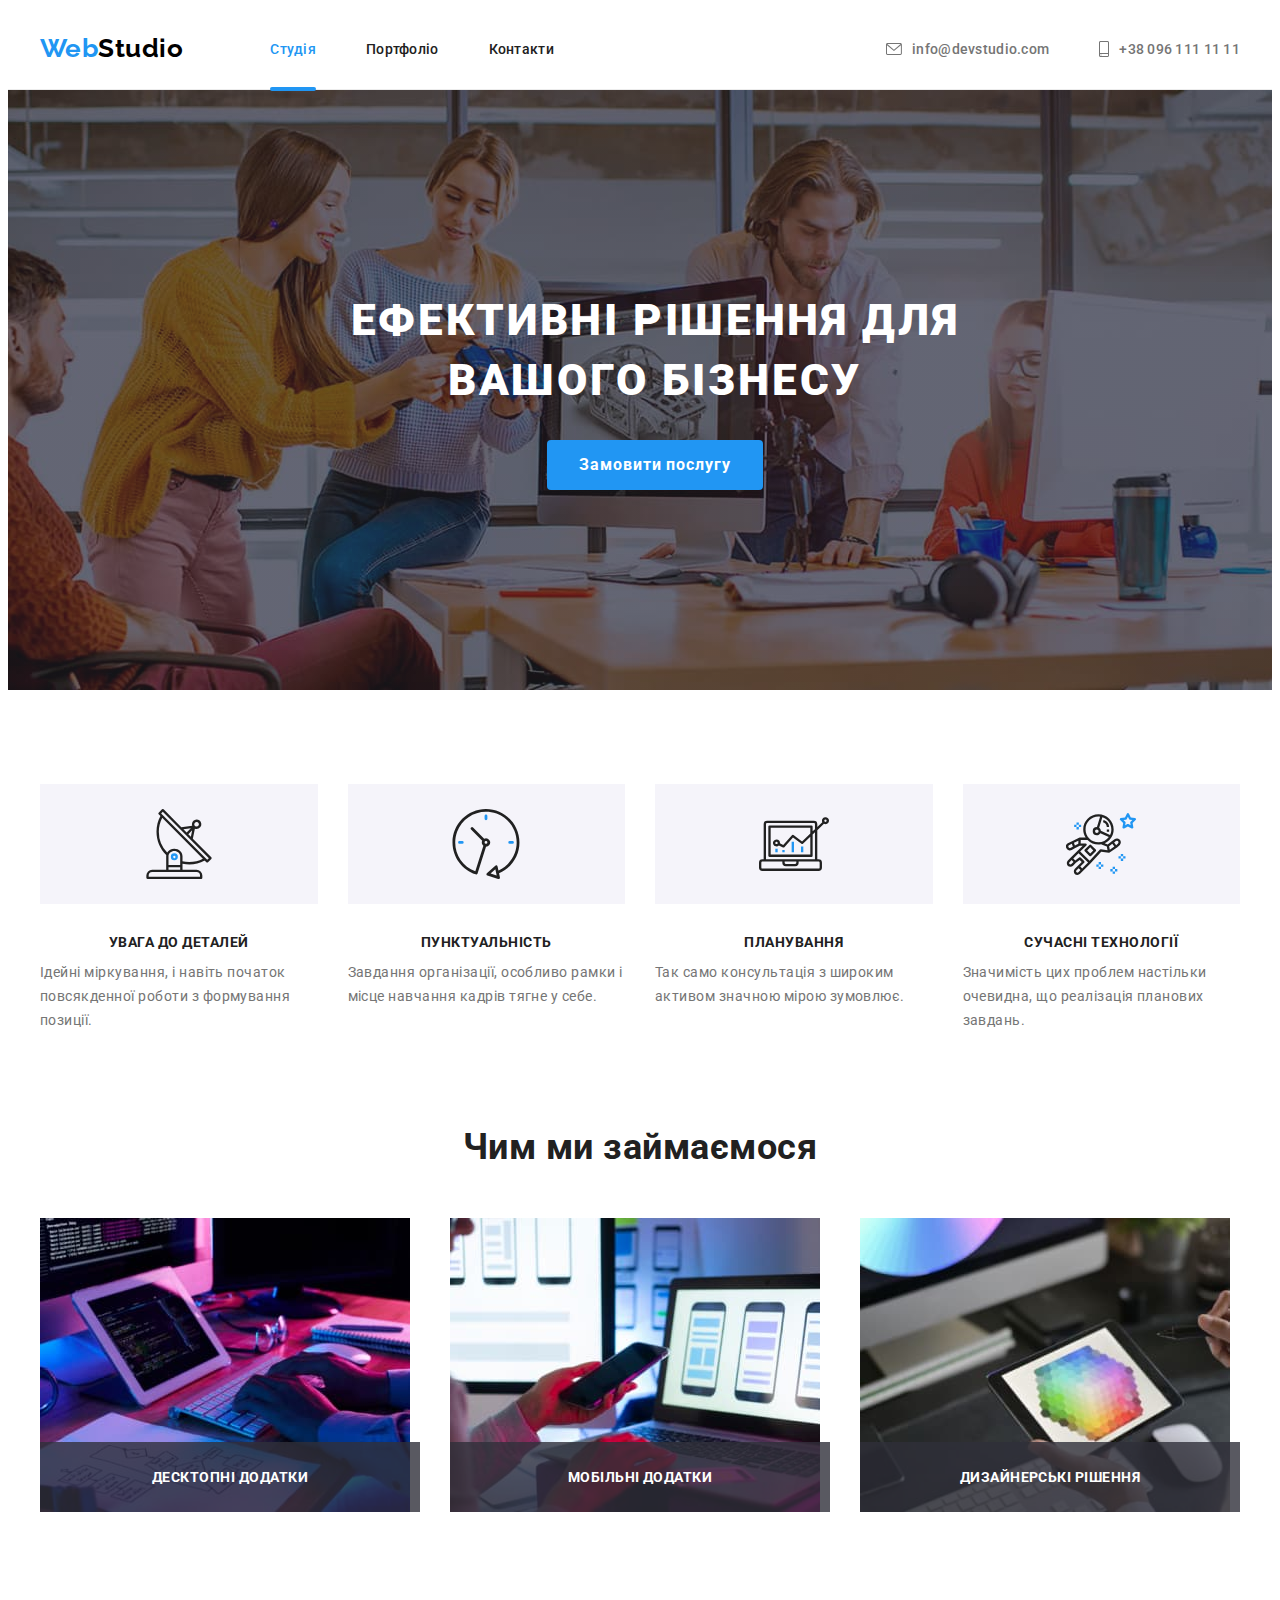
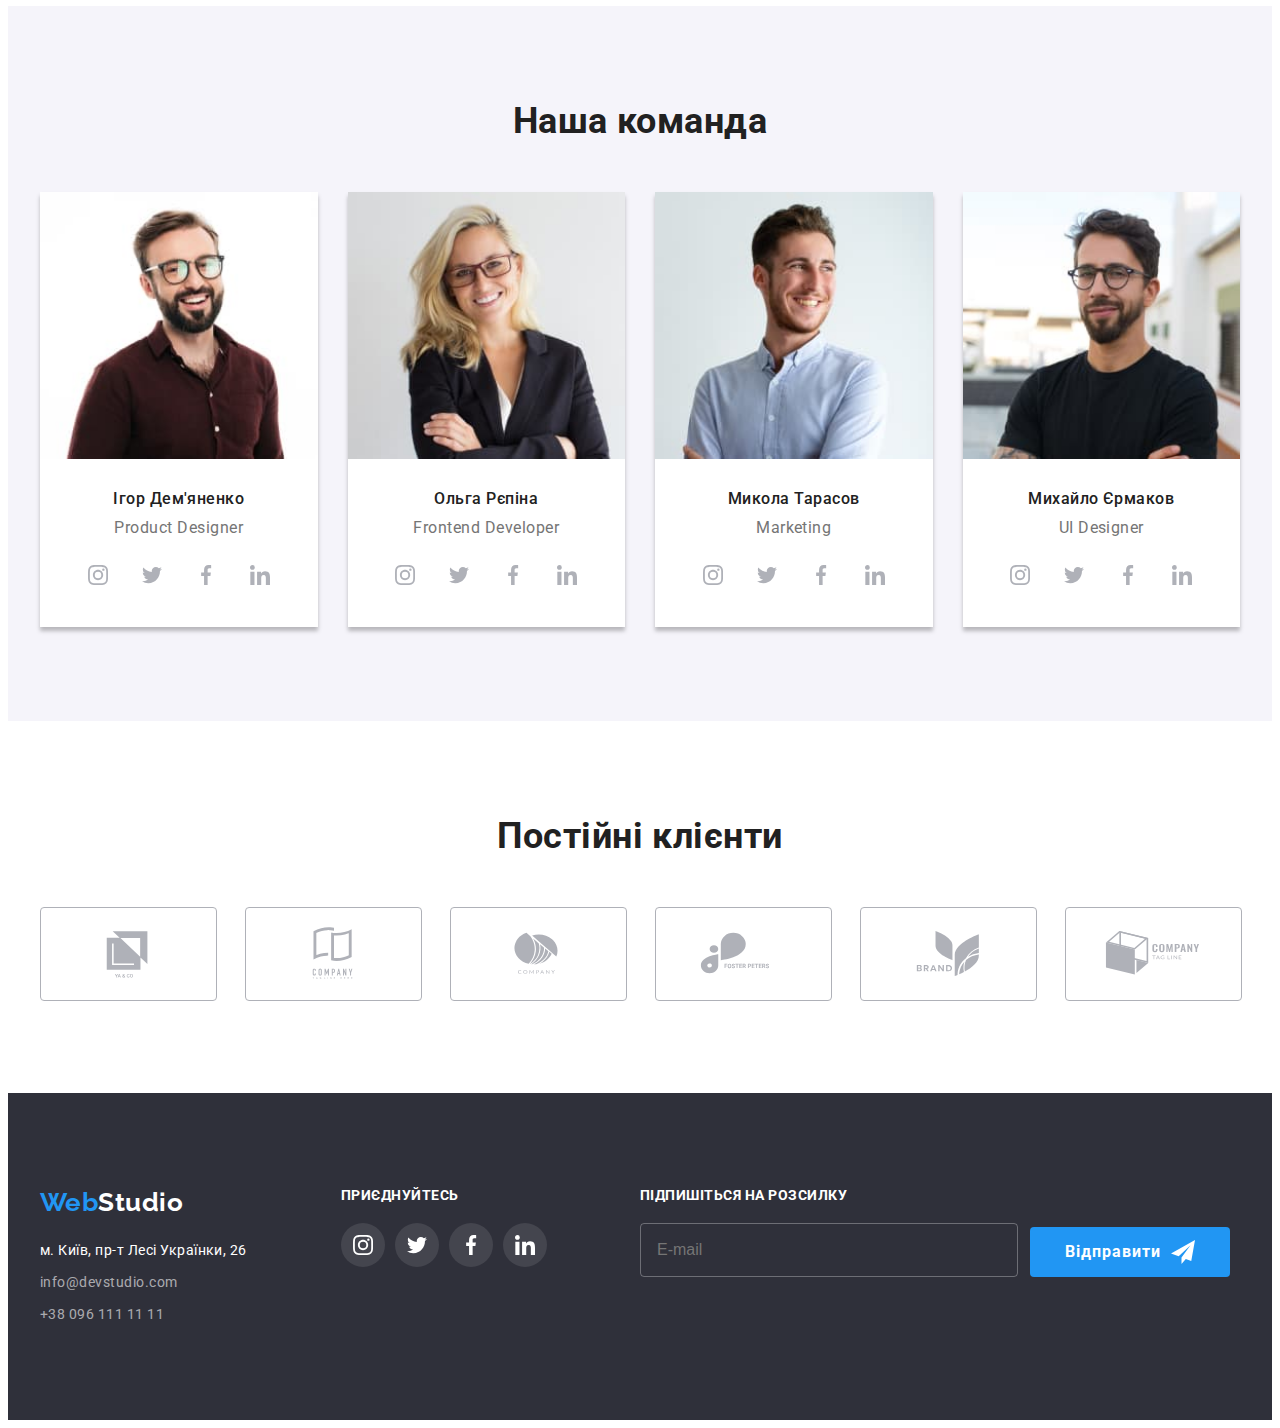
==== commit 92f6cb1b: "mob-menu" ====
--- a/index.html
+++ b/index.html
@@ -85,7 +85,7 @@
           </svg>
         </button>
         <div class="mob-menu is-hidden" data-menu>
-          <div class="container">
+          <div class="mob-menu_container">
             <button class="mob-menu__close" type="button" data-menu-close>
               <svg class="mob-menu__close-icon" width="18" height="18">
                 <use href="./images/icons.svg#icon-menu-close"></use>
--- a/css/main.min.css
+++ b/css/main.min.css
@@ -1 +1 @@
-:root{--primary-bg-color: #f5f5f5;--additional-bg-color: #f5f4fa;--heder-bg-color: #ffffff;--accent-color: #2196f3;--team-item-bg-color: #ffffff;--bg-hero-color: #c4c4c4;--bg-footer-color: #2f303a;--bg-portfolio-color: #ffffff;--bg-portfolio-card: rgba(33, 150, 243, 0.9);--bg-backdrop: rgba(0, 0, 0, 0.2);--bg-modal: #ffffff;--primary-text-color: #757575;--title-hero-color: #ffffff;--title-text-color: #212121;--logo-text-color: #000000;--logo-footer-text-color: #ffffff;--address-footer-color: #ffffff;--contact-footer-color: rgba(255, 255, 255, 0.6);--button-text-color: #ffffff;--button-active-color: #188ce8;--portfolio-button-text-color: #ffffff;--portfolio-item-bg-color: #ffffff;--border-header-color: #ececec;--border-portfolio-color: #eeeeee;--soc-icon-color: #afb1b8;--soc-icon-hover-color: #ffffff;--border-customers-color: #afb1b8;--border-customers-hover: #2196f3;--customers-icon-hover: #2196f3;--customers-logo-color: #afb1b8;--transition-duration-cubic: 250ms cubic-bezier(0.4, 0, 0.2, 1);--portfolio-card-color: #ffffff;--modal-input-border: rgba(33, 33, 33, 0.2);--modal-input-border-focus: rgba(33, 150, 243, 1);--modal-input-color: rgba(0, 0, 0, 1);--placeholder-color: rgba(117, 117, 117, 0.5);--check-border-color: #212121;--bg-mob-menu: #ffffff}.visually-hidden{position:absolute;width:1px;height:1px;margin:-1px;border:0;padding:0;white-space:nowrap;-webkit-clip-path:inset(100%);clip-path:inset(100%);clip:rect(0 0 0 0);overflow:hidden}h1,h2,h3,h4,h5,h6,p{margin:0}ul{list-style:none;margin:0;padding:0}img{display:block}button{cursor:pointer}body{font-family:"Roboto",sans-serif;letter-spacing:.03em;color:var(--primary-text-color)}.list{list-style:none}.no-scroll{overflow:hidden}.container{width:100%;padding-left:15px;padding-right:15px;margin:0 auto;outline:2px solid red}@media screen and (min-width: 480px){.container{max-width:480px}}@media screen and (min-width: 768px){.container{max-width:768px}}@media screen and (min-width: 1200px){.container{max-width:1200px}}.logo{font-family:"Raleway",sans-serif;font-weight:700;font-size:24px;line-height:1.1666666667;text-decoration:none;color:var(--accent-color)}@media screen and (min-width: 1200px){.logo{font-size:26px;line-height:1.1923076923}}.section-title{margin-bottom:50px;font-size:36px;line-height:1.1667;text-align:center;color:var(--title-text-color)}.btn{padding-top:10px;padding-bottom:10px;min-width:200px;font-family:inherit;font-weight:700;font-size:16px;line-height:1.875;letter-spacing:.06em;background-color:var(--accent-color);color:var(--button-text-color);border:none;border-radius:4px;transition:background-color var(--transition-duration-cubic)}.btn:hover,.btn:focus{background-color:var(--button-active-color)}.soc{display:flex;justify-content:center;gap:10px}.soc__item{width:44px;height:44px}.soc__link{display:flex;width:100%;height:100%;border-radius:50%;align-items:center;justify-content:center;transition:background-color var(--transition-duration-cubic)}.soc__link:hover,.soc__link:focus{background-color:var(--accent-color)}.soc__icon{fill:var(--soc-icon-color);transition:fill var(--transition-duration-cubic)}.soc__link:hover .soc__icon,.soc__link:focus .soc__icon{fill:var(--soc-icon-hover-color)}.address__item{text-align:center;flex-wrap:wrap;justify-content:center;align-items:center;margin-bottom:8px}@media screen and (min-width: 1200px){.address__item{text-align:left}}.address__item:last-child{margin-bottom:0}.address__link,.address__contact{font-size:14px;line-height:1.7143;text-decoration:none;font-style:normal;transition:color var(--transition-duration-cubic)}.address__link{color:var(--address-footer-color)}.address__link:hover,.address__link:focus{color:var(--accent-color)}.address__contact{color:var(--contact-footer-color)}.address__contact:hover,.address__contact:focus{color:var(--accent-color)}.backdrop{position:fixed;top:0;width:100%;height:100%;background-color:var(--bg-backdrop);transition:opacity var(--transition-duration-cubic),visibility var(--transition-duration-cubic)}.modal{width:450px;min-height:609px;padding:40px;background-color:var(--bg-modal);border-radius:4px;position:absolute;top:50%;left:50%;transform:translate(-50%, -50%) scaleX(1);transition:transform var(--transition-duration-cubic)}@media screen and (min-width: 1200px){.modal{width:528px;min-height:581px}}.backdrop.is-hidden .modal{transform:translate(-50%, -50%) scaleX(1.5)}.modal__close{position:absolute;top:8px;right:8px;display:flex;align-items:center;justify-content:center;width:30px;height:30px;border:1px solid rgba(0,0,0,.1);border-radius:50%;background-color:rgba(0,0,0,0)}.modal__close-icon{transition:fill var(--transition-duration-cubic)}.modal__close:hover .modal__close-icon{fill:var(--customers-icon-hover)}.is-hidden{opacity:0;visibility:hidden;pointer-events:none}.modal__title{font-weight:700;font-size:20px;line-height:1.5;text-align:center;margin-bottom:12px;color:var(--title-text-color)}@media screen and (min-width: 1200px){.modal__title{line-height:1.15}}.modal__field{margin-bottom:10px}.modal__input-label{display:block;margin-bottom:4px;font-size:12px;line-height:1.1667}.modal__input-wrapper{position:relative}.modal__input{width:100%;height:40px;border-radius:4px;border:1px solid var(--modal-input-border);font-size:12px;line-height:1.1667;padding-left:42px;color:var(--modal-input-color);background-color:rgba(0,0,0,0);outline:rgba(0,0,0,0);transition:border-color var(--transition-duration-cubic);cursor:pointer}.modal__input:hover,.modal__input:focus{border-color:var(--modal-input-border-focus)}.modal__icon{position:absolute;left:12px;top:50%;transform:translateY(-50%);transition:fill var(--transition-duration-cubic)}.modal__input:hover+.modal__icon,.modal__input:focus+.modal__icon{fill:var(--modal-input-border-focus)}.modal__comment{width:100%;height:120px;border-radius:4px;border:1px solid var(--modal-input-border);font-size:12px;line-height:1.1667;padding:12px 16px;resize:none;color:var(--modal-input-color);background-color:rgba(0,0,0,0);outline:rgba(0,0,0,0)}.modal__comment::-moz-placeholder{font-size:12px;line-height:1.1667;color:var(--placeholder-color)}.modal__comment:-ms-input-placeholder{font-size:12px;line-height:1.1667;color:var(--placeholder-color)}.modal__comment::placeholder{font-size:12px;line-height:1.1667;color:var(--placeholder-color)}.modal__button{display:block;margin-left:auto;margin-right:auto;min-width:200px}.modal__field-comment{margin-bottom:20px}.modal__check-field{margin-bottom:30px}.modal__check-text{display:flex;align-items:center;justify-content:center;font-size:12px;line-height:1.1667}@media screen and (min-width: 1200px){.modal__check-text{font-size:14px;line-height:1.7143}}.modal__check-link{margin-left:5px;color:var(--accent-color)}.modal__check-text .modal__check-icon{width:16px;height:15px;border:2px solid var(--check-border-color);border-radius:2px;margin-right:7px;display:flex;align-items:center;justify-content:center;fill:rgba(0,0,0,0);transition:border-color var(--transition-duration-cubic)}.modal__check:checked+.modal__check-text .modal__check-icon{background-color:var(--accent-color);border:none;fill:var(--soc-icon-hover-color)}.modal__check:hover+.modal__check-text .modal__check-icon,.modal__check:focus+.modal__check-text .modal__check-icon{border-color:var(--accent-color)}.header{background-color:var(--heder-bg-color);border-bottom:1px solid var(--border-header-color)}.header__container{display:flex;align-items:center;width:100%;margin:0 auto;outline:2px solid red}@media screen and (min-width: 480px){.header__container{max-width:480px}}@media screen and (min-width: 768px){.header__container{max-width:768px;padding-left:15px;padding-right:15px}}@media screen and (min-width: 1200px){.header__container{max-width:1200px}}.header__nav{display:flex;align-items:center}@media screen and (min-width: 768px){.header__nav{margin-right:96px}}.header__logo{padding-top:16px;padding-bottom:16px;padding-left:15px}@media screen and (min-width: 768px){.header__logo{margin-right:87px;padding-top:25px;padding-bottom:25px;padding-left:0}}.header__logo-text{margin:0;color:var(--logo-text-color)}.menu{display:none}@media screen and (min-width: 768px){.menu{display:flex;gap:50px}}.menu__link,.header__contact{font-weight:500;font-size:14px;line-height:1.1429;letter-spacing:.02em;text-decoration:none;transition:color var(--transition-duration-cubic)}@media screen and (min-width: 768px){.menu__link,.header__contact{padding-top:32px;padding-bottom:32px}}.menu__link{display:block;color:var(--title-text-color)}.menu__link:hover,.menu__link:focus{color:var(--accent-color)}.menu__link--current{position:relative;color:var(--accent-color)}.menu__link--current:after{content:"";position:absolute;left:0;bottom:-2px;display:block;width:100%;height:4px;background-color:var(--accent-color);border-radius:2px}.header__contacts{display:none;margin-left:auto}@media screen and (min-width: 1200px){.header__contacts{display:flex;gap:50px}}.header__contact{display:flex;align-items:center;justify-content:center;color:var(--primary-text-color)}.header__contact:hover,.header__contact:focus{color:var(--accent-color)}.header__contact-icon{margin-right:10px;fill:currentColor}.contacts-tab{display:none}@media screen and (min-width: 768px){.contacts-tab{display:block}}@media screen and (min-width: 1200px){.contacts-tab{display:none}}.contacts-tab__item:not(:last-child){margin-bottom:10px}.contacts-tab__contact{display:flex;align-items:center;font-size:12px;line-height:1.1666666667;letter-spacing:.02em;text-decoration:none;color:var(--primary-text-color)}.contacts-tab__contact:hover,.contacts-tab__contact:focus{color:var(--accent-color)}.contacts-tab__contact-icon{margin-right:8px;fill:currentColor}.menu-open{position:absolute;top:10px;right:15px;display:flex;align-items:center;justify-content:center;width:40px;height:40px;border:1px solid rgba(0,0,0,0);background-color:rgba(0,0,0,0)}@media screen and (min-width: 768px){.menu-open{display:none}}.menu-open__icon{transition:fill var(--transition-duration-cubic)}.menu-open:hover .menu-open__icon{fill:var(--customers-icon-hover)}.mob-menu__close{position:fixed;top:10px;right:15px;display:flex;align-items:center;justify-content:center;width:40px;height:40px;border:1px solid rgba(0,0,0,0);background-color:rgba(0,0,0,0)}.mob-menu__close-icon{transition:fill var(--transition-duration-cubic)}.mob-menu__close:hover .mob-menu__close-icon{fill:var(--customers-icon-hover)}.mob-menu{position:fixed;top:0;width:100vw;height:100vh;background-color:var(--bg-mob-menu);padding-top:48px;padding-bottom:48px;padding-left:40px}.mob-menu>.container{height:100%;display:flex;flex-direction:column;justify-content:space-between;overflow:auto}@media screen and (min-width: 768px){.mob-menu{display:none}}.mob-menu__list{margin-bottom:302px}.mob-menu__item:not(:last-child){margin-bottom:32px}.mob-menu__link{font-weight:500;font-size:40px;line-height:1.175;letter-spacing:.02em;color:var(--title-text-color);text-decoration:none}.mob-menu__link--current{color:var(--accent-color)}.mob-menu__contacts{margin-bottom:64px}.mob-menu__tel{display:block;font-weight:500;font-size:34px;line-height:1.1764705882;letter-spacing:.02em;color:var(--accent-color);text-decoration:none;margin-bottom:32px}.mob-menu__mail{font-weight:500;font-size:24px;line-height:1.1666666667;letter-spacing:.02em;color:var(--primary-text-color);text-decoration:none}.mob-soc{display:flex;gap:20px}.mob-soc__link{font-weight:500;font-size:18px;line-height:1.2222222222;letter-spacing:.02em;color:var(--accent-color);text-decoration:none}.hero{margin:0 auto;padding-top:118px;padding-bottom:118px;text-align:center;background-color:var(--bg-hero-color)}@media screen and (min-width: 1200px){.hero{padding-top:200px;padding-bottom:200px}}@media screen and (min-width: 480px){.hero__container{max-width:100%}}.overlya{background-image:linear-gradient(rgba(47, 48, 58, 0.4), rgba(47, 48, 58, 0.4)),url(../images/hero-bg-mobile.jpg);background-position:center;background-size:cover;background-repeat:no-repeat}@media(min-device-pixel-ratio: 2),(-webkit-min-device-pixel-ratio: 2),(min-resolution: 192dpi),(min-resolution: 2dppx){.overlya{background-image:linear-gradient(rgba(47, 48, 58, 0.4), rgba(47, 48, 58, 0.4)),url(../images/hero-bg-mobile-2x.jpg)}}@media screen and (min-width: 480px){.overlya{background-image:linear-gradient(rgba(47, 48, 58, 0.4), rgba(47, 48, 58, 0.4)),url(../images/hero-bg-tablet.jpg)}}@media screen and (min-width: 480px)and (min-device-pixel-ratio: 2),screen and (min-width: 480px)and (-webkit-min-device-pixel-ratio: 2),screen and (min-width: 480px)and (min-resolution: 192dpi),screen and (min-width: 480px)and (min-resolution: 2dppx){.overlya{background-image:linear-gradient(rgba(47, 48, 58, 0.4), rgba(47, 48, 58, 0.4)),url(../images/hero-bg-tablet-2x.jpg)}}@media screen and (min-width: 768px){.overlya{background-image:linear-gradient(rgba(47, 48, 58, 0.4), rgba(47, 48, 58, 0.4)),url(../images/hero-bg-desktop.jpg)}}@media screen and (min-width: 768px)and (min-device-pixel-ratio: 2),screen and (min-width: 768px)and (-webkit-min-device-pixel-ratio: 2),screen and (min-width: 768px)and (min-resolution: 192dpi),screen and (min-width: 768px)and (min-resolution: 2dppx){.overlya{background-image:linear-gradient(rgba(47, 48, 58, 0.4), rgba(47, 48, 58, 0.4)),url(../images/hero-bg-desktop-2x.jpg)}}.hero__title{margin-right:auto;margin-left:auto;margin-bottom:30px;font-weight:900;font-size:20px;line-height:1.6153846154;letter-spacing:.06em;text-transform:uppercase;color:var(--title-hero-color)}@media screen and (min-width: 480px){.hero__title{width:360px;font-size:26px}}@media screen and (min-width: 768px){.hero__title{width:360px}}@media screen and (min-width: 1200px){.hero__title{width:696px;font-size:44px;line-height:1.3636363636}}@media screen and (min-width: 1200px){.hero__button{min-width:216px}}.feature{padding-top:60px;padding-bottom:60px}@media screen and (min-width: 1200px){.feature{padding-top:94px;padding-bottom:94px}}.feature__list{display:flex;flex-wrap:wrap;gap:30px}.feature__item{width:100%}@media screen and (min-width: 768px){.feature__item{width:calc((100% - 30px)/2)}}@media screen and (min-width: 1200px){.feature__item{width:calc((100% - 90px)/4)}}.feature__wrapper-icon{height:120px;display:flex;align-items:center;justify-content:center;margin-bottom:30px;background-color:var(--additional-bg-color)}.feature__title-card{margin-bottom:10px;font-size:14px;text-align:center;line-height:1.1429;text-transform:uppercase;color:var(--title-text-color)}.feature__text-card{font-size:14px;line-height:1.7143}@media screen and (max-width: 1199px){.work{display:none}}@media screen and (min-width: 1200px){.work{padding-bottom:94px}}.work__list{display:flex;gap:30px}.work__item{width:calc((100% - 60px)/3)}.work__thumb{position:relative}.work__thumb-title{position:absolute;left:0;bottom:0;display:flex;align-items:center;justify-content:center;width:100%;min-height:70px;background-color:rgba(47,48,58,.8)}.work__title-thumb{font-size:14px;line-height:1.1721;text-transform:uppercase;color:#fff}.team{padding-top:60px;padding-bottom:60px;background-color:var(--additional-bg-color)}@media screen and (min-width: 1200px){.team{padding-top:94px;padding-bottom:94px}}.team__list{display:flex;flex-wrap:wrap;gap:30px}.team__item{width:100%;background-color:var(--team-item-bg-color);box-shadow:0px 4px 4px 0px rgba(0,0,0,.25)}@media screen and (min-width: 768px){.team__item{width:calc((100% - 30px)/2)}}@media screen and (min-width: 1200px){.team__item{width:calc((100% - 90px)/4)}}.team__images{width:100%}.team__card{padding-top:30px;padding-bottom:30px}.team__card-title{margin-bottom:10px;text-align:center;font-weight:500;font-size:16px;line-height:1.1875;color:var(--title-text-color)}.team__card-text{margin-bottom:16px;text-align:center;font-size:16px;line-height:1.1875}.customers{padding-top:60px;padding-bottom:60px}@media screen and (min-width: 1200px){.customers{padding-top:94px;padding-bottom:94px}}.customers__list{display:flex;flex-wrap:wrap;gap:30px}.customers__item{width:100%;height:92px;width:calc((100% - 30px)/2)}@media screen and (min-width: 768px){.customers__item{width:calc((100% - 60px)/3)}}@media screen and (min-width: 1200px){.customers__item{width:calc((100% - 150px)/6)}}.customers__link{display:flex;width:100%;height:100%;border:1px solid var(--border-customers-color);border-radius:4px;align-items:center;justify-content:center;transition:border var(--transition-duration-cubic)}.customers__link:hover,.customers__link:focus{border:1px solid var(--border-customers-hover)}.customers__logo{fill:var(--customers-logo-color);transition:fill var(--transition-duration-cubic)}.customers__link:hover .customers__logo,.customers__link:focus .customers__logo{fill:var(--customers-icon-hover)}.footer{padding-top:60px;padding-bottom:60px;background-color:var(--bg-footer-color)}@media screen and (min-width: 1200px){.footer{padding-top:94px;padding-bottom:94px}}@media screen and (min-width: 1200px){.footer__container{display:flex}}.footer_address-soc{margin-bottom:60px}@media screen and (min-width: 768px){.footer_address-soc{display:flex}}@media screen and (min-width: 1200px){.footer_address-soc{margin-right:93px;margin-bottom:0}}.footer__address-wrapper{margin-bottom:60px}@media screen and (min-width: 768px){.footer__address-wrapper{width:calc((100% - 165px)/2);padding-left:61px;margin-right:165px;margin-bottom:0}}@media screen and (min-width: 1200px){.footer__address-wrapper{width:231px;margin-right:70px;padding-left:0}}.footer__logo{display:flex;justify-content:center;align-items:center;margin-bottom:20px}@media screen and (min-width: 1200px){.footer__logo{justify-content:left}}.footer__logo-text{margin-bottom:0;color:var(--logo-footer-text-color)}@media screen and (min-width: 768px){.footer__soc{padding-right:74px}}@media screen and (min-width: 1200px){.footer__soc{padding-right:0}}.footer__soc-text{text-align:center;font-weight:700;font-size:14px;line-height:1.1429;text-transform:uppercase;margin-bottom:20px;color:var(--address-footer-color)}@media screen and (min-width: 1200px){.footer__soc-text{text-align:left}}.footer__soc-link{background-color:rgba(255,255,255,.1)}.footer__soc-icon{fill:var(--address-footer-color)}@media screen and (min-width: 768px){.caption{padding-right:152px;padding-left:166px}}@media screen and (min-width: 1200px){.caption{padding-right:0;padding-left:0}}.caption__text{text-align:center;margin-bottom:20px;font-weight:700;font-size:14px;line-height:1.1429;color:var(--address-footer-color);text-transform:uppercase}@media screen and (min-width: 1200px){.caption__text{text-align:left}}@media screen and (min-width: 1200px){.caption__form{display:flex;align-items:flex-end}}.caption__input-wraper{margin-bottom:20px}@media screen and (min-width: 1200px){.caption__input-wraper{margin-right:12px;margin-bottom:0}}.caption__input-label{display:block}.caption__input{width:100%;height:50px;padding-left:16px;font-size:16px;line-height:1.25;color:rgba(255,255,255,.6);background-color:rgba(0,0,0,0);border:1px solid rgba(255,255,255,.3);border-radius:4px}.caption__input:focus{border-color:rgba(255,255,255,.3)}@media screen and (min-width: 1200px){.caption__input{width:358px}}.caption__button{display:flex;margin:0 auto;min-width:200px;align-items:center;justify-content:center}.caption__icon{margin-left:10px;fill:var(--button-text-color)}.portfolio{padding-top:94px;padding-bottom:94px;background-color:var(--bg-portfolio-color)}.portfolio__nav{display:flex;justify-content:center;margin-bottom:34px;gap:8px}.portfolio__button{padding:6px 22px;font-family:inherit;font-weight:500;font-size:16px;line-height:1.625;background-color:var(--additional-bg-color);color:var(--title-text-color);border:none;border-radius:4px;transition:color var(--transition-duration-cubic),background-color var(--transition-duration-cubic),box-shadow var(--transition-duration-cubic)}.portfolio__button:hover,.portfolio__button:focus{background-color:var(--accent-color);color:var(--portfolio-button-text-color);box-shadow:0px 4px 4px 0px rgba(0,0,0,.25)}.portfolio__list{display:flex;flex-wrap:wrap;gap:30px}.portfolio__item{width:calc((100% - 60px)/3);background-color:var(--portfolio-item-bg-color)}.portfolio__link{position:relative;display:block;text-decoration:none;transition:box-shadow var(--transition-duration-cubic)}.portfolio__link:hover,.portfolio__link:focus{box-shadow:0px 4px 4px 0px rgba(0,0,0,.25)}.portfolio__top-wrap{position:relative;overflow:hidden}.portfolio__top-text{position:absolute;top:0;font-size:18px;line-height:1.5556;padding-top:63px;padding-right:24px;padding-bottom:63px;padding-left:24px;height:100%;transform:translateY(100%);transition:transform var(--transition-duration-cubic);background-color:var(--bg-portfolio-card);color:var(--portfolio-card-color)}.portfolio__link:hover .portfolio__top-text,.portfolio__link:focus .portfolio__top-text{transform:translateY(0)}.portfolio__card{padding-top:20px;padding-right:24px;padding-bottom:20px;padding-left:24px;border-right:1px solid var(--border-portfolio-color);border-bottom:1px solid var(--border-portfolio-color);border-left:1px solid var(--border-portfolio-color)}.portfolio__card-title{margin-bottom:4px;font-size:18px;line-height:2;letter-spacing:.06em;color:var(--title-text-color)}.portfolio__card-text{font-size:16px;line-height:1.875;color:var(--primary-text-color)}/*# sourceMappingURL=main.min.css.map */+:root{--primary-bg-color: #f5f5f5;--additional-bg-color: #f5f4fa;--heder-bg-color: #ffffff;--accent-color: #2196f3;--team-item-bg-color: #ffffff;--bg-hero-color: #c4c4c4;--bg-footer-color: #2f303a;--bg-portfolio-color: #ffffff;--bg-portfolio-card: rgba(33, 150, 243, 0.9);--bg-backdrop: rgba(0, 0, 0, 0.2);--bg-modal: #ffffff;--primary-text-color: #757575;--title-hero-color: #ffffff;--title-text-color: #212121;--logo-text-color: #000000;--logo-footer-text-color: #ffffff;--address-footer-color: #ffffff;--contact-footer-color: rgba(255, 255, 255, 0.6);--button-text-color: #ffffff;--button-active-color: #188ce8;--portfolio-button-text-color: #ffffff;--portfolio-item-bg-color: #ffffff;--border-header-color: #ececec;--border-portfolio-color: #eeeeee;--soc-icon-color: #afb1b8;--soc-icon-hover-color: #ffffff;--border-customers-color: #afb1b8;--border-customers-hover: #2196f3;--customers-icon-hover: #2196f3;--customers-logo-color: #afb1b8;--transition-duration-cubic: 250ms cubic-bezier(0.4, 0, 0.2, 1);--portfolio-card-color: #ffffff;--modal-input-border: rgba(33, 33, 33, 0.2);--modal-input-border-focus: rgba(33, 150, 243, 1);--modal-input-color: rgba(0, 0, 0, 1);--placeholder-color: rgba(117, 117, 117, 0.5);--check-border-color: #212121;--bg-mob-menu: #ffffff;--mob-soc-strip: rgba(33, 33, 33, 0.2)}.visually-hidden{position:absolute;width:1px;height:1px;margin:-1px;border:0;padding:0;white-space:nowrap;-webkit-clip-path:inset(100%);clip-path:inset(100%);clip:rect(0 0 0 0);overflow:hidden}h1,h2,h3,h4,h5,h6,p{margin:0}ul{list-style:none;margin:0;padding:0}img{display:block}button{cursor:pointer}body{font-family:"Roboto",sans-serif;letter-spacing:.03em;color:var(--primary-text-color)}.list{list-style:none}.no-scroll{overflow:hidden}.container{width:100%;padding-left:15px;padding-right:15px;margin:0 auto}@media screen and (min-width: 480px){.container{max-width:480px}}@media screen and (min-width: 768px){.container{max-width:768px}}@media screen and (min-width: 1200px){.container{max-width:1200px}}.logo{font-family:"Raleway",sans-serif;font-weight:700;font-size:24px;line-height:1.1666666667;text-decoration:none;color:var(--accent-color)}@media screen and (min-width: 1200px){.logo{font-size:26px;line-height:1.1923076923}}.section-title{margin-bottom:50px;font-size:36px;line-height:1.1667;text-align:center;color:var(--title-text-color)}.btn{padding-top:10px;padding-bottom:10px;min-width:200px;font-family:inherit;font-weight:700;font-size:16px;line-height:1.875;letter-spacing:.06em;background-color:var(--accent-color);color:var(--button-text-color);border:none;border-radius:4px;transition:background-color var(--transition-duration-cubic)}.btn:hover,.btn:focus{background-color:var(--button-active-color)}.soc{display:flex;justify-content:center;gap:10px}.soc__item{width:44px;height:44px}.soc__link{display:flex;width:100%;height:100%;border-radius:50%;align-items:center;justify-content:center;transition:background-color var(--transition-duration-cubic)}.soc__link:hover,.soc__link:focus{background-color:var(--accent-color)}.soc__icon{fill:var(--soc-icon-color);transition:fill var(--transition-duration-cubic)}.soc__link:hover .soc__icon,.soc__link:focus .soc__icon{fill:var(--soc-icon-hover-color)}.address__item{text-align:center;flex-wrap:wrap;justify-content:center;align-items:center;margin-bottom:8px}@media screen and (min-width: 1200px){.address__item{text-align:left}}.address__item:last-child{margin-bottom:0}.address__link,.address__contact{font-size:14px;line-height:1.7143;text-decoration:none;font-style:normal;transition:color var(--transition-duration-cubic)}.address__link{color:var(--address-footer-color)}.address__link:hover,.address__link:focus{color:var(--accent-color)}.address__contact{color:var(--contact-footer-color)}.address__contact:hover,.address__contact:focus{color:var(--accent-color)}.backdrop{position:fixed;top:0;width:100%;height:100%;background-color:var(--bg-backdrop);transition:opacity var(--transition-duration-cubic),visibility var(--transition-duration-cubic)}.modal{width:290px;min-height:100vh;padding:40px;background-color:var(--bg-modal);border-radius:4px;position:absolute;top:50%;left:50%;transform:translate(-50%, -50%) scaleX(1);transition:transform var(--transition-duration-cubic)}@media screen and (min-width: 480px){.modal{width:450px;min-height:609px}}@media screen and (min-width: 1200px){.modal{width:528px;min-height:581px}}.backdrop.is-hidden .modal{transform:translate(-50%, -50%) scaleX(1.5)}.modal__close{position:absolute;top:8px;right:8px;display:flex;align-items:center;justify-content:center;width:30px;height:30px;border:1px solid rgba(0,0,0,.1);border-radius:50%;background-color:rgba(0,0,0,0)}.modal__close-icon{transition:fill var(--transition-duration-cubic)}.modal__close:hover .modal__close-icon{fill:var(--customers-icon-hover)}.is-hidden{opacity:0;visibility:hidden;pointer-events:none}.modal__title{font-weight:700;font-size:15px;line-height:1.5;text-align:center;margin-bottom:12px;color:var(--title-text-color)}@media screen and (min-width: 480px){.modal__title{font-size:20px}}@media screen and (min-width: 1200px){.modal__title{line-height:1.15}}.modal__field{margin-bottom:10px}.modal__input-label{display:block;margin-bottom:4px;font-size:12px;line-height:1.1667}.modal__input-wrapper{position:relative}.modal__input{width:100%;height:40px;border-radius:4px;border:1px solid var(--modal-input-border);font-size:12px;line-height:1.1667;padding-left:42px;color:var(--modal-input-color);background-color:rgba(0,0,0,0);outline:rgba(0,0,0,0);transition:border-color var(--transition-duration-cubic);cursor:pointer}.modal__input:hover,.modal__input:focus{border-color:var(--modal-input-border-focus)}.modal__icon{position:absolute;left:12px;top:50%;transform:translateY(-50%);transition:fill var(--transition-duration-cubic)}.modal__input:hover+.modal__icon,.modal__input:focus+.modal__icon{fill:var(--modal-input-border-focus)}.modal__comment{width:100%;height:120px;border-radius:4px;border:1px solid var(--modal-input-border);font-size:12px;line-height:1.1667;padding:12px 16px;resize:none;color:var(--modal-input-color);background-color:rgba(0,0,0,0);outline:rgba(0,0,0,0)}.modal__comment::-moz-placeholder{font-size:12px;line-height:1.1667;color:var(--placeholder-color)}.modal__comment:-ms-input-placeholder{font-size:12px;line-height:1.1667;color:var(--placeholder-color)}.modal__comment::placeholder{font-size:12px;line-height:1.1667;color:var(--placeholder-color)}.modal__button{display:block;margin-left:auto;margin-right:auto;min-width:200px}.modal__field-comment{margin-bottom:20px}.modal__check-field{margin-bottom:30px}.modal__check-text{display:flex;align-items:center;justify-content:center;font-size:6px;line-height:1.1667}@media screen and (min-width: 480px){.modal__check-text{font-size:12px}}@media screen and (min-width: 1200px){.modal__check-text{font-size:14px;line-height:1.7143}}.modal__check-link{margin-left:5px;color:var(--accent-color)}.modal__check-text .modal__check-icon{width:16px;height:15px;border:2px solid var(--check-border-color);border-radius:2px;margin-right:7px;display:flex;align-items:center;justify-content:center;fill:rgba(0,0,0,0);transition:border-color var(--transition-duration-cubic)}.modal__check:checked+.modal__check-text .modal__check-icon{background-color:var(--accent-color);border:none;fill:var(--soc-icon-hover-color)}.modal__check:hover+.modal__check-text .modal__check-icon,.modal__check:focus+.modal__check-text .modal__check-icon{border-color:var(--accent-color)}.header{background-color:var(--heder-bg-color);border-bottom:1px solid var(--border-header-color)}.header__container{display:flex;align-items:center;width:100%;margin:0 auto}@media screen and (min-width: 480px){.header__container{max-width:480px}}@media screen and (min-width: 768px){.header__container{max-width:768px;padding-left:15px;padding-right:15px}}@media screen and (min-width: 1200px){.header__container{max-width:1200px}}.header__nav{display:flex;align-items:center}@media screen and (min-width: 768px){.header__nav{margin-right:96px}}.header__logo{padding-top:16px;padding-bottom:16px;padding-left:15px}@media screen and (min-width: 768px){.header__logo{margin-right:87px;padding-top:25px;padding-bottom:25px;padding-left:0}}.header__logo-text{margin:0;color:var(--logo-text-color)}.menu{display:none}@media screen and (min-width: 768px){.menu{display:flex;gap:50px}}.menu__link,.header__contact{font-weight:500;font-size:14px;line-height:1.1429;letter-spacing:.02em;text-decoration:none;transition:color var(--transition-duration-cubic)}@media screen and (min-width: 768px){.menu__link,.header__contact{padding-top:32px;padding-bottom:32px}}.menu__link{display:block;color:var(--title-text-color)}.menu__link:hover,.menu__link:focus{color:var(--accent-color)}.menu__link--current{position:relative;color:var(--accent-color)}.menu__link--current:after{content:"";position:absolute;left:0;bottom:-2px;display:block;width:100%;height:4px;background-color:var(--accent-color);border-radius:2px}.header__contacts{display:none;margin-left:auto}@media screen and (min-width: 1200px){.header__contacts{display:flex;gap:50px}}.header__contact{display:flex;align-items:center;justify-content:center;color:var(--primary-text-color)}.header__contact:hover,.header__contact:focus{color:var(--accent-color)}.header__contact-icon{margin-right:10px;fill:currentColor}.contacts-tab{display:none}@media screen and (min-width: 768px){.contacts-tab{display:block}}@media screen and (min-width: 1200px){.contacts-tab{display:none}}.contacts-tab__item:not(:last-child){margin-bottom:10px}.contacts-tab__contact{display:flex;align-items:center;font-size:12px;line-height:1.1666666667;letter-spacing:.02em;text-decoration:none;color:var(--primary-text-color)}.contacts-tab__contact:hover,.contacts-tab__contact:focus{color:var(--accent-color)}.contacts-tab__contact-icon{margin-right:8px;fill:currentColor}.menu-open{position:absolute;top:10px;right:15px;display:flex;align-items:center;justify-content:center;width:40px;height:40px;border:1px solid rgba(0,0,0,0);background-color:rgba(0,0,0,0)}@media screen and (min-width: 768px){.menu-open{display:none}}.menu-open__icon{transition:fill var(--transition-duration-cubic)}.menu-open:hover .menu-open__icon{fill:var(--customers-icon-hover)}.mob-menu__close{position:fixed;top:10px;right:15px;display:flex;align-items:center;justify-content:center;width:40px;height:40px;border:1px solid rgba(0,0,0,0);background-color:rgba(0,0,0,0)}.mob-menu__close-icon{transition:fill var(--transition-duration-cubic)}.mob-menu__close:hover .mob-menu__close-icon{fill:var(--customers-icon-hover)}.mob-menu{position:fixed;top:0;width:100vw;height:100vh;background-color:var(--bg-mob-menu);padding-top:48px;padding-bottom:48px;padding-left:40px;z-index:1}.mob-menu>.mob-menu_container{height:100%;display:flex;flex-direction:column;justify-content:space-between;overflow:auto}@media screen and (min-width: 768px){.mob-menu{display:none}}.mob-menu__item:not(:last-child){margin-bottom:32px}.mob-menu__link{font-weight:500;font-size:40px;line-height:1.175;letter-spacing:.02em;color:var(--title-text-color);text-decoration:none}.mob-menu__link--current{color:var(--accent-color)}.mob-menu__contacts{margin-bottom:64px}.mob-menu__tel{display:block;font-weight:500;font-size:28px;line-height:1.1764705882;letter-spacing:.02em;color:var(--accent-color);text-decoration:none}@media screen and (min-width: 480px){.mob-menu__tel{font-size:34px;margin-bottom:32px}}.mob-menu__mail{font-weight:500;font-size:24px;line-height:1.1666666667;letter-spacing:.02em;color:var(--primary-text-color);text-decoration:none}.mob-soc{display:flex;gap:20px}.mob-soc__item{position:relative}.mob-soc__item:not(:last-child)::after{content:"";position:absolute;right:-10px;width:1px;height:100%;background-color:var(--mob-soc-strip)}.mob-soc__link{font-weight:500;font-size:12px;line-height:1.2222222222;letter-spacing:.02em;color:var(--accent-color);text-decoration:none}@media screen and (min-width: 480px){.mob-soc__link{font-size:18px}}.hero{margin:0 auto;padding-top:118px;padding-bottom:118px;text-align:center;background-color:var(--bg-hero-color)}@media screen and (min-width: 1200px){.hero{padding-top:200px;padding-bottom:200px}}@media screen and (min-width: 480px){.hero__container{max-width:100%}}.overlya{background-image:linear-gradient(rgba(47, 48, 58, 0.4), rgba(47, 48, 58, 0.4)),url(../images/hero-bg-mobile.jpg);background-position:center;background-size:cover;background-repeat:no-repeat}@media(min-device-pixel-ratio: 2),(-webkit-min-device-pixel-ratio: 2),(min-resolution: 192dpi),(min-resolution: 2dppx){.overlya{background-image:linear-gradient(rgba(47, 48, 58, 0.4), rgba(47, 48, 58, 0.4)),url(../images/hero-bg-mobile-2x.jpg)}}@media screen and (min-width: 480px){.overlya{background-image:linear-gradient(rgba(47, 48, 58, 0.4), rgba(47, 48, 58, 0.4)),url(../images/hero-bg-tablet.jpg)}}@media screen and (min-width: 480px)and (min-device-pixel-ratio: 2),screen and (min-width: 480px)and (-webkit-min-device-pixel-ratio: 2),screen and (min-width: 480px)and (min-resolution: 192dpi),screen and (min-width: 480px)and (min-resolution: 2dppx){.overlya{background-image:linear-gradient(rgba(47, 48, 58, 0.4), rgba(47, 48, 58, 0.4)),url(../images/hero-bg-tablet-2x.jpg)}}@media screen and (min-width: 768px){.overlya{background-image:linear-gradient(rgba(47, 48, 58, 0.4), rgba(47, 48, 58, 0.4)),url(../images/hero-bg-desktop.jpg)}}@media screen and (min-width: 768px)and (min-device-pixel-ratio: 2),screen and (min-width: 768px)and (-webkit-min-device-pixel-ratio: 2),screen and (min-width: 768px)and (min-resolution: 192dpi),screen and (min-width: 768px)and (min-resolution: 2dppx){.overlya{background-image:linear-gradient(rgba(47, 48, 58, 0.4), rgba(47, 48, 58, 0.4)),url(../images/hero-bg-desktop-2x.jpg)}}.hero__title{margin-right:auto;margin-left:auto;margin-bottom:30px;font-weight:900;font-size:20px;line-height:1.6153846154;letter-spacing:.06em;text-transform:uppercase;color:var(--title-hero-color)}@media screen and (min-width: 480px){.hero__title{width:360px;font-size:26px}}@media screen and (min-width: 768px){.hero__title{width:360px}}@media screen and (min-width: 1200px){.hero__title{width:696px;font-size:44px;line-height:1.3636363636}}@media screen and (min-width: 1200px){.hero__button{min-width:216px}}.feature{padding-top:60px;padding-bottom:60px}@media screen and (min-width: 1200px){.feature{padding-top:94px;padding-bottom:94px}}.feature__list{display:flex;flex-wrap:wrap;gap:30px}.feature__item{width:100%}@media screen and (min-width: 768px){.feature__item{width:calc((100% - 30px)/2)}}@media screen and (min-width: 1200px){.feature__item{width:calc((100% - 90px)/4)}}.feature__wrapper-icon{height:120px;display:flex;align-items:center;justify-content:center;margin-bottom:30px;background-color:var(--additional-bg-color)}.feature__title-card{margin-bottom:10px;font-size:14px;text-align:center;line-height:1.1429;text-transform:uppercase;color:var(--title-text-color)}.feature__text-card{font-size:14px;line-height:1.7143}@media screen and (max-width: 1199px){.work{display:none}}@media screen and (min-width: 1200px){.work{padding-bottom:94px}}.work__list{display:flex;gap:30px}.work__item{width:calc((100% - 60px)/3)}.work__thumb{position:relative}.work__thumb-title{position:absolute;left:0;bottom:0;display:flex;align-items:center;justify-content:center;width:100%;min-height:70px;background-color:rgba(47,48,58,.8)}.work__title-thumb{font-size:14px;line-height:1.1721;text-transform:uppercase;color:#fff}.team{padding-top:60px;padding-bottom:60px;background-color:var(--additional-bg-color)}@media screen and (min-width: 1200px){.team{padding-top:94px;padding-bottom:94px}}.team__list{display:flex;flex-wrap:wrap;gap:30px}.team__item{width:100%;background-color:var(--team-item-bg-color);box-shadow:0px 4px 4px 0px rgba(0,0,0,.25)}@media screen and (min-width: 768px){.team__item{width:calc((100% - 30px)/2)}}@media screen and (min-width: 1200px){.team__item{width:calc((100% - 90px)/4)}}.team__images{width:100%}.team__card{padding-top:30px;padding-bottom:30px}.team__card-title{margin-bottom:10px;text-align:center;font-weight:500;font-size:16px;line-height:1.1875;color:var(--title-text-color)}.team__card-text{margin-bottom:16px;text-align:center;font-size:16px;line-height:1.1875}.customers{padding-top:60px;padding-bottom:60px}@media screen and (min-width: 1200px){.customers{padding-top:94px;padding-bottom:94px}}.customers__list{display:flex;flex-wrap:wrap;gap:30px}.customers__item{width:100%;height:92px;width:calc((100% - 30px)/2)}@media screen and (min-width: 768px){.customers__item{width:calc((100% - 60px)/3)}}@media screen and (min-width: 1200px){.customers__item{width:calc((100% - 150px)/6)}}.customers__link{display:flex;width:100%;height:100%;border:1px solid var(--border-customers-color);border-radius:4px;align-items:center;justify-content:center;transition:border var(--transition-duration-cubic)}.customers__link:hover,.customers__link:focus{border:1px solid var(--border-customers-hover)}.customers__logo{fill:var(--customers-logo-color);transition:fill var(--transition-duration-cubic)}.customers__link:hover .customers__logo,.customers__link:focus .customers__logo{fill:var(--customers-icon-hover)}.footer{padding-top:60px;padding-bottom:60px;background-color:var(--bg-footer-color)}@media screen and (min-width: 1200px){.footer{padding-top:94px;padding-bottom:94px}}@media screen and (min-width: 1200px){.footer__container{display:flex}}.footer_address-soc{margin-bottom:60px}@media screen and (min-width: 768px){.footer_address-soc{display:flex}}@media screen and (min-width: 1200px){.footer_address-soc{margin-right:93px;margin-bottom:0}}.footer__address-wrapper{margin-bottom:60px}@media screen and (min-width: 768px){.footer__address-wrapper{width:calc((100% - 165px)/2);padding-left:61px;margin-right:165px;margin-bottom:0}}@media screen and (min-width: 1200px){.footer__address-wrapper{width:231px;margin-right:70px;padding-left:0}}.footer__logo{display:flex;justify-content:center;align-items:center;margin-bottom:20px}@media screen and (min-width: 1200px){.footer__logo{justify-content:left}}.footer__logo-text{margin-bottom:0;color:var(--logo-footer-text-color)}@media screen and (min-width: 768px){.footer__soc{padding-right:74px}}@media screen and (min-width: 1200px){.footer__soc{padding-right:0}}.footer__soc-text{text-align:center;font-weight:700;font-size:14px;line-height:1.1429;text-transform:uppercase;margin-bottom:20px;color:var(--address-footer-color)}@media screen and (min-width: 1200px){.footer__soc-text{text-align:left}}.footer__soc-link{background-color:rgba(255,255,255,.1)}.footer__soc-icon{fill:var(--address-footer-color)}@media screen and (min-width: 768px){.caption{padding-right:152px;padding-left:166px}}@media screen and (min-width: 1200px){.caption{padding-right:0;padding-left:0}}.caption__text{text-align:center;margin-bottom:20px;font-weight:700;font-size:14px;line-height:1.1429;color:var(--address-footer-color);text-transform:uppercase}@media screen and (min-width: 1200px){.caption__text{text-align:left}}@media screen and (min-width: 1200px){.caption__form{display:flex;align-items:flex-end}}.caption__input-wraper{margin-bottom:20px}@media screen and (min-width: 1200px){.caption__input-wraper{margin-right:12px;margin-bottom:0}}.caption__input-label{display:block}.caption__input{width:100%;height:50px;padding-left:16px;font-size:16px;line-height:1.25;color:rgba(255,255,255,.6);background-color:rgba(0,0,0,0);border:1px solid rgba(255,255,255,.3);border-radius:4px}.caption__input:focus{border-color:rgba(255,255,255,.3)}@media screen and (min-width: 1200px){.caption__input{width:358px}}.caption__button{display:flex;margin:0 auto;min-width:200px;align-items:center;justify-content:center}.caption__icon{margin-left:10px;fill:var(--button-text-color)}.portfolio{padding-top:60px;padding-bottom:60px;background-color:var(--bg-portfolio-color)}@media screen and (min-width: 1200px){.portfolio{padding-top:94px;padding-bottom:94px}}.portfolio__nav{display:flex;flex-wrap:wrap;margin-bottom:40px;gap:8px}@media screen and (min-width: 768px){.portfolio__nav{justify-content:center;margin-bottom:30px}}@media screen and (min-width: 1200px){.portfolio__nav{margin-bottom:50px}}.portfolio__button{padding:6px 22px;font-family:inherit;font-weight:500;font-size:16px;line-height:1.625;background-color:var(--additional-bg-color);color:var(--title-text-color);border:none;border-radius:4px;transition:color var(--transition-duration-cubic),background-color var(--transition-duration-cubic),box-shadow var(--transition-duration-cubic)}.portfolio__button:hover,.portfolio__button:focus{background-color:var(--accent-color);color:var(--portfolio-button-text-color);box-shadow:0px 4px 4px 0px rgba(0,0,0,.25)}.portfolio__list{display:flex;flex-wrap:wrap;gap:30px}.portfolio__item{width:100%;background-color:var(--portfolio-item-bg-color)}@media screen and (min-width: 768px){.portfolio__item{width:calc((100% - 30px)/2)}}@media screen and (min-width: 1200px){.portfolio__item{width:calc((100% - 60px)/3)}}.portfolio__link{position:relative;display:block;text-decoration:none;transition:box-shadow var(--transition-duration-cubic)}.portfolio__link:hover,.portfolio__link:focus{box-shadow:0px 4px 4px 0px rgba(0,0,0,.25)}.portfolio__top-wrap{position:relative;overflow:hidden}.portfolio__image{width:100%}.portfolio__top-text{position:absolute;top:0;font-size:18px;line-height:1.5556;padding-top:63px;padding-right:24px;padding-bottom:63px;padding-left:24px;height:100%;transform:translateY(100%);transition:transform var(--transition-duration-cubic);background-color:var(--bg-portfolio-card);color:var(--portfolio-card-color)}.portfolio__link:hover .portfolio__top-text,.portfolio__link:focus .portfolio__top-text{transform:translateY(0)}.portfolio__card{padding-top:20px;padding-right:24px;padding-bottom:20px;padding-left:24px;border-right:1px solid var(--border-portfolio-color);border-bottom:1px solid var(--border-portfolio-color);border-left:1px solid var(--border-portfolio-color)}.portfolio__card-title{margin-bottom:4px;font-size:18px;line-height:2;letter-spacing:.06em;color:var(--title-text-color)}.portfolio__card-text{font-size:16px;line-height:1.875;color:var(--primary-text-color)}/*# sourceMappingURL=main.min.css.map */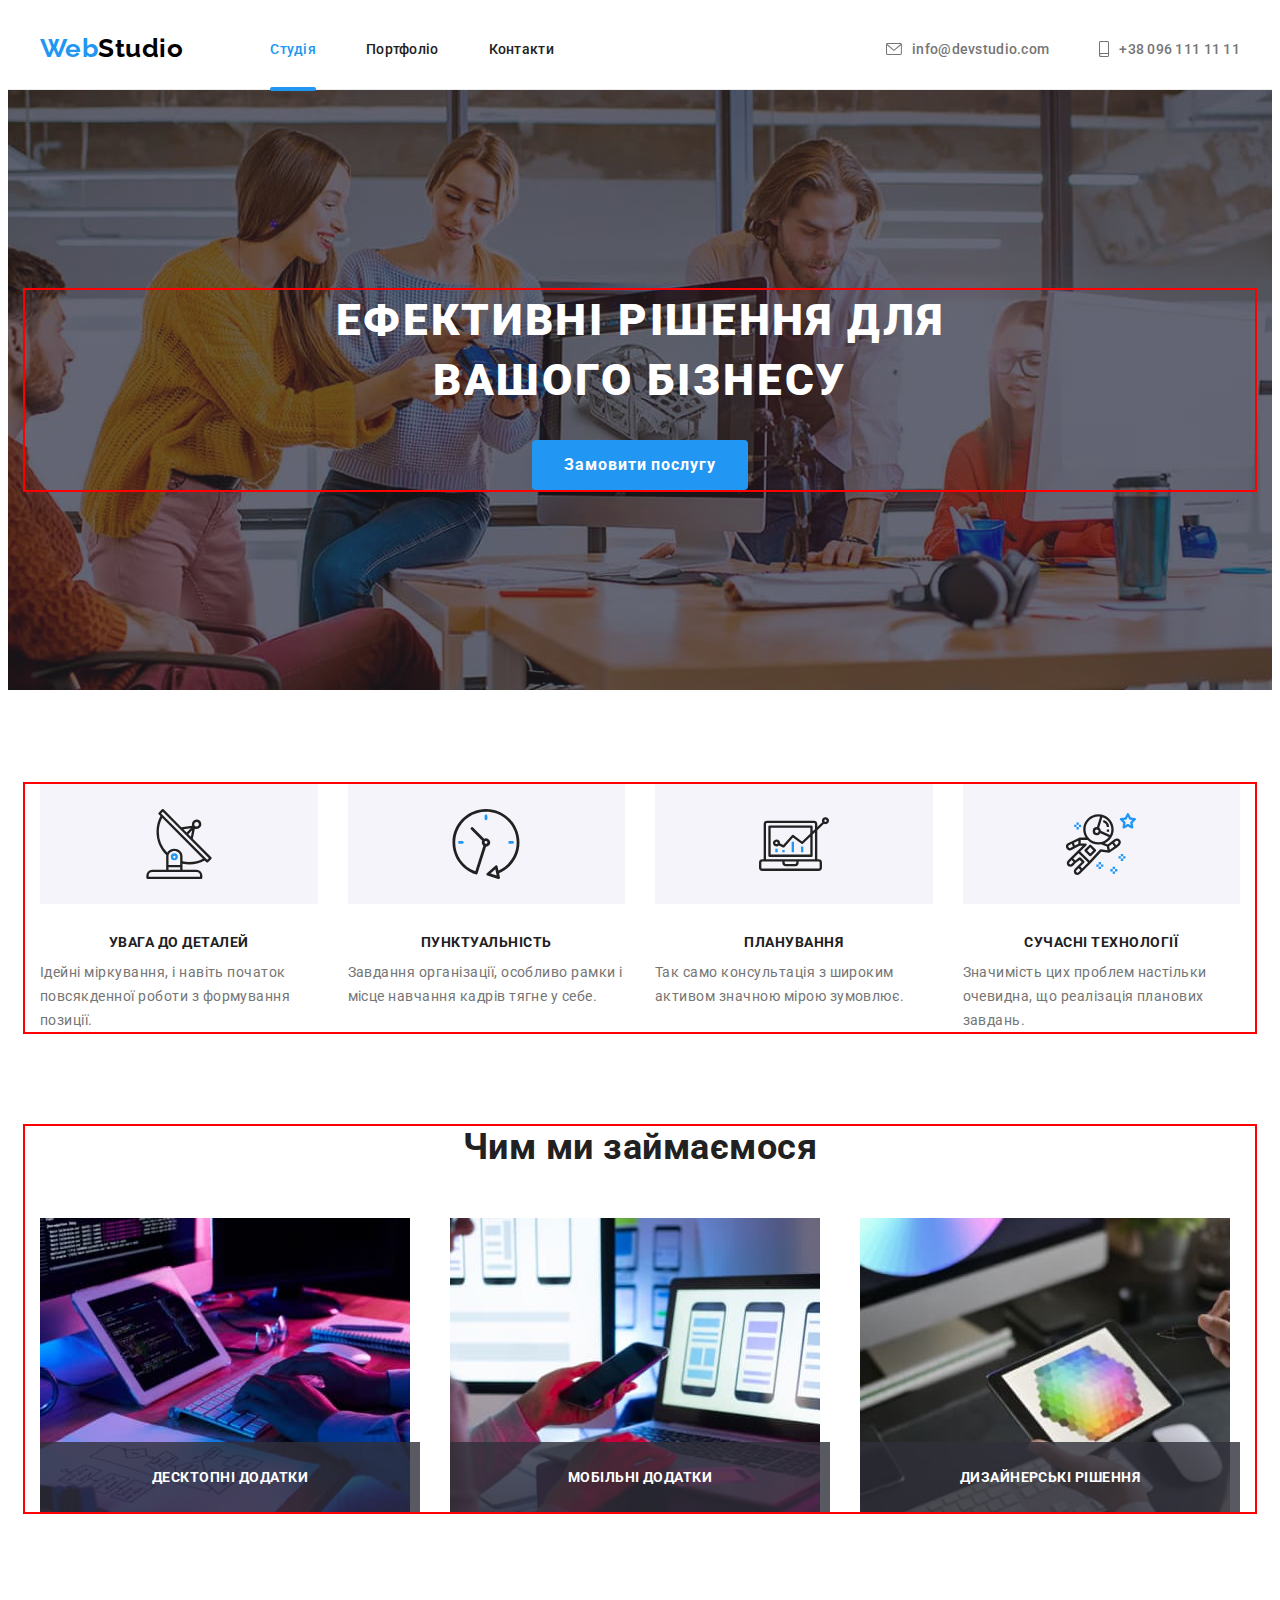
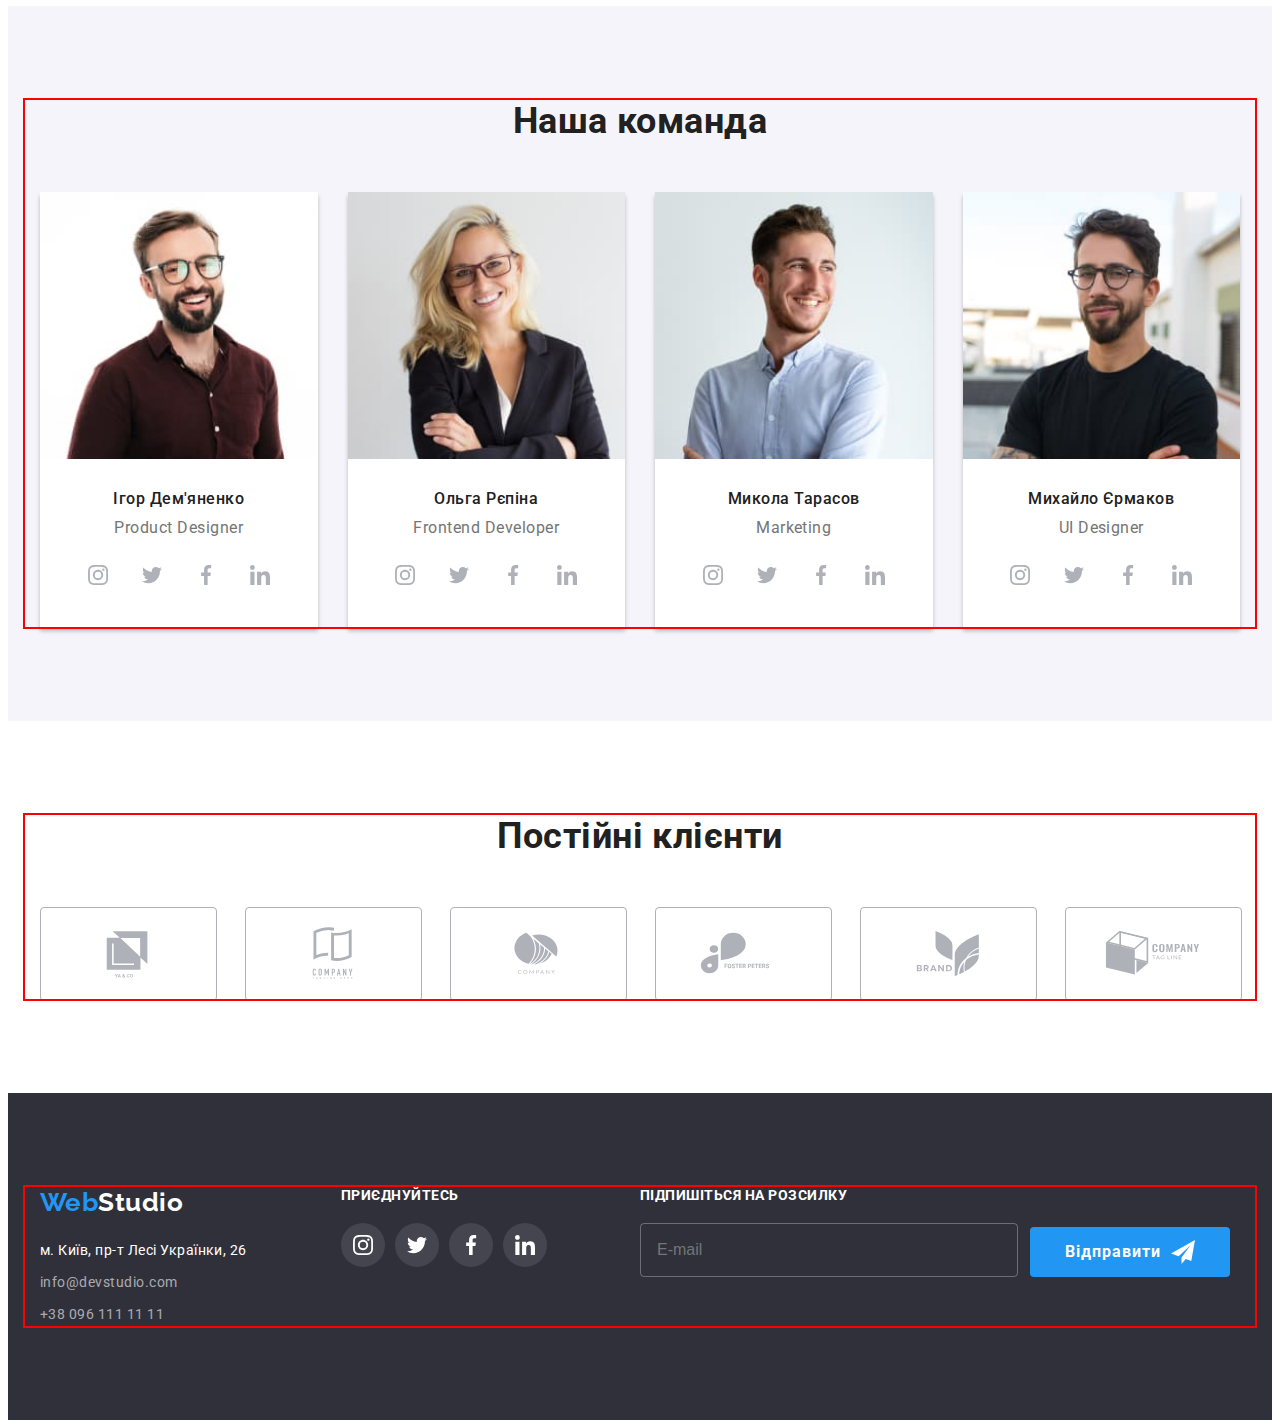
==== commit 58317dff: "mob-menu" ====
--- a/index.html
+++ b/index.html
@@ -83,57 +83,51 @@
           <svg class="menu-open__icon" width="24" height="16">
             <use href="./images/icons.svg#icon-menu-open"></use>
           </svg>
-        </button>
-        <div class="mob-menu is-hidden" data-menu>
-          <div class="mob-menu_container">
-            <button class="mob-menu__close" type="button" data-menu-close>
-              <svg class="mob-menu__close-icon" width="18" height="18">
-                <use href="./images/icons.svg#icon-menu-close"></use>
-              </svg>
-            </button>
-            <ul class="mob-menu__list list">
-              <li class="mob-menu__item">
-                <a
-                  class="mob-menu__link mob-menu__link--current"
-                  href="./index.html"
-                  >Студія</a
-                >
-              </li>
-              <li class="mob-menu__item">
-                <a class="mob-menu__link" href="./portfolio.html">Портфоліо</a>
-              </li>
-              <li class="mob-menu__item">
-                <a class="mob-menu__link" href="">Контакти</a>
+        </button>        
+      </div>
+      <div class="mob-menu is-hidden" data-menu>
+        <div class="mob-menu__container">
+          <button class="mob-menu__close" type="button" data-menu-close>
+            <svg class="mob-menu__close-icon" width="18" height="18">
+              <use href="./images/icons.svg#icon-menu-close"></use>
+            </svg>
+          </button>
+          <ul class="mob-menu__list list">
+            <li class="mob-menu__item">
+              <a class="mob-menu__link mob-menu__link--current" href="./index.html">Студія</a>
+            </li>
+            <li class="mob-menu__item">
+              <a class="mob-menu__link" href="./portfolio.html">Портфоліо</a>
+            </li>
+            <li class="mob-menu__item">
+              <a class="mob-menu__link" href="">Контакти</a>
+            </li>
+          </ul>
+          <div class="mob-menu__bottom">
+            <ul class="mob-menu__contacts list">
+              <li class="mob-menu__contacts-item">
+                <a class="mob-menu__tel" href="tel:+380961111111">
+                  +38 096 111 11 11</a>
+              </li>
+              <li class="mob-menu__contacts-item">
+                <a class="mob-menu__mail" href="mailto:info@devstudio.com">
+                  info@devstudio.com</a>
               </li>
             </ul>
-            <div class="mob-menu__bottom">
-              <ul class="mob-menu__contacts list">
-                <li class="mob-menu__contacts-item">
-                  <a class="mob-menu__tel" href="tel:+380961111111">
-                    +38 096 111 11 11</a
-                  >
-                </li>
-                <li class="mob-menu__contacts-item">
-                  <a class="mob-menu__mail" href="mailto:info@devstudio.com">
-                    info@devstudio.com</a
-                  >
-                </li>
-              </ul>
-              <ul class="mob-soc">
-                <li class="mob-soc__item">
-                  <a class="mob-soc__link" href="">Instagram</a>
-                </li>
-                <li class="mob-soc__item">
-                  <a class="mob-soc__link" href="">Twitter</a>
-                </li>
-                <li class="mob-soc__item">
-                  <a class="mob-soc__link" href="">Facebook</a>
-                </li>
-                <li class="mob-soc__item">
-                  <a class="mob-soc__link" href="">LinkedIn</a>
-                </li>
-              </ul>
-            </div>
+            <ul class="mob-soc">
+              <li class="mob-soc__item">
+                <a class="mob-soc__link" href="">Instagram</a>
+              </li>
+              <li class="mob-soc__item">
+                <a class="mob-soc__link" href="">Twitter</a>
+              </li>
+              <li class="mob-soc__item">
+                <a class="mob-soc__link" href="">Facebook</a>
+              </li>
+              <li class="mob-soc__item">
+                <a class="mob-soc__link" href="">LinkedIn</a>
+              </li>
+            </ul>
           </div>
         </div>
       </div>
--- a/css/main.min.css
+++ b/css/main.min.css
@@ -1 +1 @@
-:root{--primary-bg-color: #f5f5f5;--additional-bg-color: #f5f4fa;--heder-bg-color: #ffffff;--accent-color: #2196f3;--team-item-bg-color: #ffffff;--bg-hero-color: #c4c4c4;--bg-footer-color: #2f303a;--bg-portfolio-color: #ffffff;--bg-portfolio-card: rgba(33, 150, 243, 0.9);--bg-backdrop: rgba(0, 0, 0, 0.2);--bg-modal: #ffffff;--primary-text-color: #757575;--title-hero-color: #ffffff;--title-text-color: #212121;--logo-text-color: #000000;--logo-footer-text-color: #ffffff;--address-footer-color: #ffffff;--contact-footer-color: rgba(255, 255, 255, 0.6);--button-text-color: #ffffff;--button-active-color: #188ce8;--portfolio-button-text-color: #ffffff;--portfolio-item-bg-color: #ffffff;--border-header-color: #ececec;--border-portfolio-color: #eeeeee;--soc-icon-color: #afb1b8;--soc-icon-hover-color: #ffffff;--border-customers-color: #afb1b8;--border-customers-hover: #2196f3;--customers-icon-hover: #2196f3;--customers-logo-color: #afb1b8;--transition-duration-cubic: 250ms cubic-bezier(0.4, 0, 0.2, 1);--portfolio-card-color: #ffffff;--modal-input-border: rgba(33, 33, 33, 0.2);--modal-input-border-focus: rgba(33, 150, 243, 1);--modal-input-color: rgba(0, 0, 0, 1);--placeholder-color: rgba(117, 117, 117, 0.5);--check-border-color: #212121;--bg-mob-menu: #ffffff;--mob-soc-strip: rgba(33, 33, 33, 0.2)}.visually-hidden{position:absolute;width:1px;height:1px;margin:-1px;border:0;padding:0;white-space:nowrap;-webkit-clip-path:inset(100%);clip-path:inset(100%);clip:rect(0 0 0 0);overflow:hidden}h1,h2,h3,h4,h5,h6,p{margin:0}ul{list-style:none;margin:0;padding:0}img{display:block}button{cursor:pointer}body{font-family:"Roboto",sans-serif;letter-spacing:.03em;color:var(--primary-text-color)}.list{list-style:none}.no-scroll{overflow:hidden}.container{width:100%;padding-left:15px;padding-right:15px;margin:0 auto}@media screen and (min-width: 480px){.container{max-width:480px}}@media screen and (min-width: 768px){.container{max-width:768px}}@media screen and (min-width: 1200px){.container{max-width:1200px}}.logo{font-family:"Raleway",sans-serif;font-weight:700;font-size:24px;line-height:1.1666666667;text-decoration:none;color:var(--accent-color)}@media screen and (min-width: 1200px){.logo{font-size:26px;line-height:1.1923076923}}.section-title{margin-bottom:50px;font-size:36px;line-height:1.1667;text-align:center;color:var(--title-text-color)}.btn{padding-top:10px;padding-bottom:10px;min-width:200px;font-family:inherit;font-weight:700;font-size:16px;line-height:1.875;letter-spacing:.06em;background-color:var(--accent-color);color:var(--button-text-color);border:none;border-radius:4px;transition:background-color var(--transition-duration-cubic)}.btn:hover,.btn:focus{background-color:var(--button-active-color)}.soc{display:flex;justify-content:center;gap:10px}.soc__item{width:44px;height:44px}.soc__link{display:flex;width:100%;height:100%;border-radius:50%;align-items:center;justify-content:center;transition:background-color var(--transition-duration-cubic)}.soc__link:hover,.soc__link:focus{background-color:var(--accent-color)}.soc__icon{fill:var(--soc-icon-color);transition:fill var(--transition-duration-cubic)}.soc__link:hover .soc__icon,.soc__link:focus .soc__icon{fill:var(--soc-icon-hover-color)}.address__item{text-align:center;flex-wrap:wrap;justify-content:center;align-items:center;margin-bottom:8px}@media screen and (min-width: 1200px){.address__item{text-align:left}}.address__item:last-child{margin-bottom:0}.address__link,.address__contact{font-size:14px;line-height:1.7143;text-decoration:none;font-style:normal;transition:color var(--transition-duration-cubic)}.address__link{color:var(--address-footer-color)}.address__link:hover,.address__link:focus{color:var(--accent-color)}.address__contact{color:var(--contact-footer-color)}.address__contact:hover,.address__contact:focus{color:var(--accent-color)}.backdrop{position:fixed;top:0;width:100%;height:100%;background-color:var(--bg-backdrop);transition:opacity var(--transition-duration-cubic),visibility var(--transition-duration-cubic)}.modal{width:290px;min-height:100vh;padding:40px;background-color:var(--bg-modal);border-radius:4px;position:absolute;top:50%;left:50%;transform:translate(-50%, -50%) scaleX(1);transition:transform var(--transition-duration-cubic)}@media screen and (min-width: 480px){.modal{width:450px;min-height:609px}}@media screen and (min-width: 1200px){.modal{width:528px;min-height:581px}}.backdrop.is-hidden .modal{transform:translate(-50%, -50%) scaleX(1.5)}.modal__close{position:absolute;top:8px;right:8px;display:flex;align-items:center;justify-content:center;width:30px;height:30px;border:1px solid rgba(0,0,0,.1);border-radius:50%;background-color:rgba(0,0,0,0)}.modal__close-icon{transition:fill var(--transition-duration-cubic)}.modal__close:hover .modal__close-icon{fill:var(--customers-icon-hover)}.is-hidden{opacity:0;visibility:hidden;pointer-events:none}.modal__title{font-weight:700;font-size:15px;line-height:1.5;text-align:center;margin-bottom:12px;color:var(--title-text-color)}@media screen and (min-width: 480px){.modal__title{font-size:20px}}@media screen and (min-width: 1200px){.modal__title{line-height:1.15}}.modal__field{margin-bottom:10px}.modal__input-label{display:block;margin-bottom:4px;font-size:12px;line-height:1.1667}.modal__input-wrapper{position:relative}.modal__input{width:100%;height:40px;border-radius:4px;border:1px solid var(--modal-input-border);font-size:12px;line-height:1.1667;padding-left:42px;color:var(--modal-input-color);background-color:rgba(0,0,0,0);outline:rgba(0,0,0,0);transition:border-color var(--transition-duration-cubic);cursor:pointer}.modal__input:hover,.modal__input:focus{border-color:var(--modal-input-border-focus)}.modal__icon{position:absolute;left:12px;top:50%;transform:translateY(-50%);transition:fill var(--transition-duration-cubic)}.modal__input:hover+.modal__icon,.modal__input:focus+.modal__icon{fill:var(--modal-input-border-focus)}.modal__comment{width:100%;height:120px;border-radius:4px;border:1px solid var(--modal-input-border);font-size:12px;line-height:1.1667;padding:12px 16px;resize:none;color:var(--modal-input-color);background-color:rgba(0,0,0,0);outline:rgba(0,0,0,0)}.modal__comment::-moz-placeholder{font-size:12px;line-height:1.1667;color:var(--placeholder-color)}.modal__comment:-ms-input-placeholder{font-size:12px;line-height:1.1667;color:var(--placeholder-color)}.modal__comment::placeholder{font-size:12px;line-height:1.1667;color:var(--placeholder-color)}.modal__button{display:block;margin-left:auto;margin-right:auto;min-width:200px}.modal__field-comment{margin-bottom:20px}.modal__check-field{margin-bottom:30px}.modal__check-text{display:flex;align-items:center;justify-content:center;font-size:6px;line-height:1.1667}@media screen and (min-width: 480px){.modal__check-text{font-size:12px}}@media screen and (min-width: 1200px){.modal__check-text{font-size:14px;line-height:1.7143}}.modal__check-link{margin-left:5px;color:var(--accent-color)}.modal__check-text .modal__check-icon{width:16px;height:15px;border:2px solid var(--check-border-color);border-radius:2px;margin-right:7px;display:flex;align-items:center;justify-content:center;fill:rgba(0,0,0,0);transition:border-color var(--transition-duration-cubic)}.modal__check:checked+.modal__check-text .modal__check-icon{background-color:var(--accent-color);border:none;fill:var(--soc-icon-hover-color)}.modal__check:hover+.modal__check-text .modal__check-icon,.modal__check:focus+.modal__check-text .modal__check-icon{border-color:var(--accent-color)}.header{background-color:var(--heder-bg-color);border-bottom:1px solid var(--border-header-color)}.header__container{display:flex;align-items:center;width:100%;margin:0 auto}@media screen and (min-width: 480px){.header__container{max-width:480px}}@media screen and (min-width: 768px){.header__container{max-width:768px;padding-left:15px;padding-right:15px}}@media screen and (min-width: 1200px){.header__container{max-width:1200px}}.header__nav{display:flex;align-items:center}@media screen and (min-width: 768px){.header__nav{margin-right:96px}}.header__logo{padding-top:16px;padding-bottom:16px;padding-left:15px}@media screen and (min-width: 768px){.header__logo{margin-right:87px;padding-top:25px;padding-bottom:25px;padding-left:0}}.header__logo-text{margin:0;color:var(--logo-text-color)}.menu{display:none}@media screen and (min-width: 768px){.menu{display:flex;gap:50px}}.menu__link,.header__contact{font-weight:500;font-size:14px;line-height:1.1429;letter-spacing:.02em;text-decoration:none;transition:color var(--transition-duration-cubic)}@media screen and (min-width: 768px){.menu__link,.header__contact{padding-top:32px;padding-bottom:32px}}.menu__link{display:block;color:var(--title-text-color)}.menu__link:hover,.menu__link:focus{color:var(--accent-color)}.menu__link--current{position:relative;color:var(--accent-color)}.menu__link--current:after{content:"";position:absolute;left:0;bottom:-2px;display:block;width:100%;height:4px;background-color:var(--accent-color);border-radius:2px}.header__contacts{display:none;margin-left:auto}@media screen and (min-width: 1200px){.header__contacts{display:flex;gap:50px}}.header__contact{display:flex;align-items:center;justify-content:center;color:var(--primary-text-color)}.header__contact:hover,.header__contact:focus{color:var(--accent-color)}.header__contact-icon{margin-right:10px;fill:currentColor}.contacts-tab{display:none}@media screen and (min-width: 768px){.contacts-tab{display:block}}@media screen and (min-width: 1200px){.contacts-tab{display:none}}.contacts-tab__item:not(:last-child){margin-bottom:10px}.contacts-tab__contact{display:flex;align-items:center;font-size:12px;line-height:1.1666666667;letter-spacing:.02em;text-decoration:none;color:var(--primary-text-color)}.contacts-tab__contact:hover,.contacts-tab__contact:focus{color:var(--accent-color)}.contacts-tab__contact-icon{margin-right:8px;fill:currentColor}.menu-open{position:absolute;top:10px;right:15px;display:flex;align-items:center;justify-content:center;width:40px;height:40px;border:1px solid rgba(0,0,0,0);background-color:rgba(0,0,0,0)}@media screen and (min-width: 768px){.menu-open{display:none}}.menu-open__icon{transition:fill var(--transition-duration-cubic)}.menu-open:hover .menu-open__icon{fill:var(--customers-icon-hover)}.mob-menu__close{position:fixed;top:10px;right:15px;display:flex;align-items:center;justify-content:center;width:40px;height:40px;border:1px solid rgba(0,0,0,0);background-color:rgba(0,0,0,0)}.mob-menu__close-icon{transition:fill var(--transition-duration-cubic)}.mob-menu__close:hover .mob-menu__close-icon{fill:var(--customers-icon-hover)}.mob-menu{position:fixed;top:0;width:100vw;height:100vh;background-color:var(--bg-mob-menu);padding-top:48px;padding-bottom:48px;padding-left:40px;z-index:1}.mob-menu>.mob-menu_container{height:100%;display:flex;flex-direction:column;justify-content:space-between;overflow:auto}@media screen and (min-width: 768px){.mob-menu{display:none}}.mob-menu__item:not(:last-child){margin-bottom:32px}.mob-menu__link{font-weight:500;font-size:40px;line-height:1.175;letter-spacing:.02em;color:var(--title-text-color);text-decoration:none}.mob-menu__link--current{color:var(--accent-color)}.mob-menu__contacts{margin-bottom:64px}.mob-menu__tel{display:block;font-weight:500;font-size:28px;line-height:1.1764705882;letter-spacing:.02em;color:var(--accent-color);text-decoration:none}@media screen and (min-width: 480px){.mob-menu__tel{font-size:34px;margin-bottom:32px}}.mob-menu__mail{font-weight:500;font-size:24px;line-height:1.1666666667;letter-spacing:.02em;color:var(--primary-text-color);text-decoration:none}.mob-soc{display:flex;gap:20px}.mob-soc__item{position:relative}.mob-soc__item:not(:last-child)::after{content:"";position:absolute;right:-10px;width:1px;height:100%;background-color:var(--mob-soc-strip)}.mob-soc__link{font-weight:500;font-size:12px;line-height:1.2222222222;letter-spacing:.02em;color:var(--accent-color);text-decoration:none}@media screen and (min-width: 480px){.mob-soc__link{font-size:18px}}.hero{margin:0 auto;padding-top:118px;padding-bottom:118px;text-align:center;background-color:var(--bg-hero-color)}@media screen and (min-width: 1200px){.hero{padding-top:200px;padding-bottom:200px}}@media screen and (min-width: 480px){.hero__container{max-width:100%}}.overlya{background-image:linear-gradient(rgba(47, 48, 58, 0.4), rgba(47, 48, 58, 0.4)),url(../images/hero-bg-mobile.jpg);background-position:center;background-size:cover;background-repeat:no-repeat}@media(min-device-pixel-ratio: 2),(-webkit-min-device-pixel-ratio: 2),(min-resolution: 192dpi),(min-resolution: 2dppx){.overlya{background-image:linear-gradient(rgba(47, 48, 58, 0.4), rgba(47, 48, 58, 0.4)),url(../images/hero-bg-mobile-2x.jpg)}}@media screen and (min-width: 480px){.overlya{background-image:linear-gradient(rgba(47, 48, 58, 0.4), rgba(47, 48, 58, 0.4)),url(../images/hero-bg-tablet.jpg)}}@media screen and (min-width: 480px)and (min-device-pixel-ratio: 2),screen and (min-width: 480px)and (-webkit-min-device-pixel-ratio: 2),screen and (min-width: 480px)and (min-resolution: 192dpi),screen and (min-width: 480px)and (min-resolution: 2dppx){.overlya{background-image:linear-gradient(rgba(47, 48, 58, 0.4), rgba(47, 48, 58, 0.4)),url(../images/hero-bg-tablet-2x.jpg)}}@media screen and (min-width: 768px){.overlya{background-image:linear-gradient(rgba(47, 48, 58, 0.4), rgba(47, 48, 58, 0.4)),url(../images/hero-bg-desktop.jpg)}}@media screen and (min-width: 768px)and (min-device-pixel-ratio: 2),screen and (min-width: 768px)and (-webkit-min-device-pixel-ratio: 2),screen and (min-width: 768px)and (min-resolution: 192dpi),screen and (min-width: 768px)and (min-resolution: 2dppx){.overlya{background-image:linear-gradient(rgba(47, 48, 58, 0.4), rgba(47, 48, 58, 0.4)),url(../images/hero-bg-desktop-2x.jpg)}}.hero__title{margin-right:auto;margin-left:auto;margin-bottom:30px;font-weight:900;font-size:20px;line-height:1.6153846154;letter-spacing:.06em;text-transform:uppercase;color:var(--title-hero-color)}@media screen and (min-width: 480px){.hero__title{width:360px;font-size:26px}}@media screen and (min-width: 768px){.hero__title{width:360px}}@media screen and (min-width: 1200px){.hero__title{width:696px;font-size:44px;line-height:1.3636363636}}@media screen and (min-width: 1200px){.hero__button{min-width:216px}}.feature{padding-top:60px;padding-bottom:60px}@media screen and (min-width: 1200px){.feature{padding-top:94px;padding-bottom:94px}}.feature__list{display:flex;flex-wrap:wrap;gap:30px}.feature__item{width:100%}@media screen and (min-width: 768px){.feature__item{width:calc((100% - 30px)/2)}}@media screen and (min-width: 1200px){.feature__item{width:calc((100% - 90px)/4)}}.feature__wrapper-icon{height:120px;display:flex;align-items:center;justify-content:center;margin-bottom:30px;background-color:var(--additional-bg-color)}.feature__title-card{margin-bottom:10px;font-size:14px;text-align:center;line-height:1.1429;text-transform:uppercase;color:var(--title-text-color)}.feature__text-card{font-size:14px;line-height:1.7143}@media screen and (max-width: 1199px){.work{display:none}}@media screen and (min-width: 1200px){.work{padding-bottom:94px}}.work__list{display:flex;gap:30px}.work__item{width:calc((100% - 60px)/3)}.work__thumb{position:relative}.work__thumb-title{position:absolute;left:0;bottom:0;display:flex;align-items:center;justify-content:center;width:100%;min-height:70px;background-color:rgba(47,48,58,.8)}.work__title-thumb{font-size:14px;line-height:1.1721;text-transform:uppercase;color:#fff}.team{padding-top:60px;padding-bottom:60px;background-color:var(--additional-bg-color)}@media screen and (min-width: 1200px){.team{padding-top:94px;padding-bottom:94px}}.team__list{display:flex;flex-wrap:wrap;gap:30px}.team__item{width:100%;background-color:var(--team-item-bg-color);box-shadow:0px 4px 4px 0px rgba(0,0,0,.25)}@media screen and (min-width: 768px){.team__item{width:calc((100% - 30px)/2)}}@media screen and (min-width: 1200px){.team__item{width:calc((100% - 90px)/4)}}.team__images{width:100%}.team__card{padding-top:30px;padding-bottom:30px}.team__card-title{margin-bottom:10px;text-align:center;font-weight:500;font-size:16px;line-height:1.1875;color:var(--title-text-color)}.team__card-text{margin-bottom:16px;text-align:center;font-size:16px;line-height:1.1875}.customers{padding-top:60px;padding-bottom:60px}@media screen and (min-width: 1200px){.customers{padding-top:94px;padding-bottom:94px}}.customers__list{display:flex;flex-wrap:wrap;gap:30px}.customers__item{width:100%;height:92px;width:calc((100% - 30px)/2)}@media screen and (min-width: 768px){.customers__item{width:calc((100% - 60px)/3)}}@media screen and (min-width: 1200px){.customers__item{width:calc((100% - 150px)/6)}}.customers__link{display:flex;width:100%;height:100%;border:1px solid var(--border-customers-color);border-radius:4px;align-items:center;justify-content:center;transition:border var(--transition-duration-cubic)}.customers__link:hover,.customers__link:focus{border:1px solid var(--border-customers-hover)}.customers__logo{fill:var(--customers-logo-color);transition:fill var(--transition-duration-cubic)}.customers__link:hover .customers__logo,.customers__link:focus .customers__logo{fill:var(--customers-icon-hover)}.footer{padding-top:60px;padding-bottom:60px;background-color:var(--bg-footer-color)}@media screen and (min-width: 1200px){.footer{padding-top:94px;padding-bottom:94px}}@media screen and (min-width: 1200px){.footer__container{display:flex}}.footer_address-soc{margin-bottom:60px}@media screen and (min-width: 768px){.footer_address-soc{display:flex}}@media screen and (min-width: 1200px){.footer_address-soc{margin-right:93px;margin-bottom:0}}.footer__address-wrapper{margin-bottom:60px}@media screen and (min-width: 768px){.footer__address-wrapper{width:calc((100% - 165px)/2);padding-left:61px;margin-right:165px;margin-bottom:0}}@media screen and (min-width: 1200px){.footer__address-wrapper{width:231px;margin-right:70px;padding-left:0}}.footer__logo{display:flex;justify-content:center;align-items:center;margin-bottom:20px}@media screen and (min-width: 1200px){.footer__logo{justify-content:left}}.footer__logo-text{margin-bottom:0;color:var(--logo-footer-text-color)}@media screen and (min-width: 768px){.footer__soc{padding-right:74px}}@media screen and (min-width: 1200px){.footer__soc{padding-right:0}}.footer__soc-text{text-align:center;font-weight:700;font-size:14px;line-height:1.1429;text-transform:uppercase;margin-bottom:20px;color:var(--address-footer-color)}@media screen and (min-width: 1200px){.footer__soc-text{text-align:left}}.footer__soc-link{background-color:rgba(255,255,255,.1)}.footer__soc-icon{fill:var(--address-footer-color)}@media screen and (min-width: 768px){.caption{padding-right:152px;padding-left:166px}}@media screen and (min-width: 1200px){.caption{padding-right:0;padding-left:0}}.caption__text{text-align:center;margin-bottom:20px;font-weight:700;font-size:14px;line-height:1.1429;color:var(--address-footer-color);text-transform:uppercase}@media screen and (min-width: 1200px){.caption__text{text-align:left}}@media screen and (min-width: 1200px){.caption__form{display:flex;align-items:flex-end}}.caption__input-wraper{margin-bottom:20px}@media screen and (min-width: 1200px){.caption__input-wraper{margin-right:12px;margin-bottom:0}}.caption__input-label{display:block}.caption__input{width:100%;height:50px;padding-left:16px;font-size:16px;line-height:1.25;color:rgba(255,255,255,.6);background-color:rgba(0,0,0,0);border:1px solid rgba(255,255,255,.3);border-radius:4px}.caption__input:focus{border-color:rgba(255,255,255,.3)}@media screen and (min-width: 1200px){.caption__input{width:358px}}.caption__button{display:flex;margin:0 auto;min-width:200px;align-items:center;justify-content:center}.caption__icon{margin-left:10px;fill:var(--button-text-color)}.portfolio{padding-top:60px;padding-bottom:60px;background-color:var(--bg-portfolio-color)}@media screen and (min-width: 1200px){.portfolio{padding-top:94px;padding-bottom:94px}}.portfolio__nav{display:flex;flex-wrap:wrap;margin-bottom:40px;gap:8px}@media screen and (min-width: 768px){.portfolio__nav{justify-content:center;margin-bottom:30px}}@media screen and (min-width: 1200px){.portfolio__nav{margin-bottom:50px}}.portfolio__button{padding:6px 22px;font-family:inherit;font-weight:500;font-size:16px;line-height:1.625;background-color:var(--additional-bg-color);color:var(--title-text-color);border:none;border-radius:4px;transition:color var(--transition-duration-cubic),background-color var(--transition-duration-cubic),box-shadow var(--transition-duration-cubic)}.portfolio__button:hover,.portfolio__button:focus{background-color:var(--accent-color);color:var(--portfolio-button-text-color);box-shadow:0px 4px 4px 0px rgba(0,0,0,.25)}.portfolio__list{display:flex;flex-wrap:wrap;gap:30px}.portfolio__item{width:100%;background-color:var(--portfolio-item-bg-color)}@media screen and (min-width: 768px){.portfolio__item{width:calc((100% - 30px)/2)}}@media screen and (min-width: 1200px){.portfolio__item{width:calc((100% - 60px)/3)}}.portfolio__link{position:relative;display:block;text-decoration:none;transition:box-shadow var(--transition-duration-cubic)}.portfolio__link:hover,.portfolio__link:focus{box-shadow:0px 4px 4px 0px rgba(0,0,0,.25)}.portfolio__top-wrap{position:relative;overflow:hidden}.portfolio__image{width:100%}.portfolio__top-text{position:absolute;top:0;font-size:18px;line-height:1.5556;padding-top:63px;padding-right:24px;padding-bottom:63px;padding-left:24px;height:100%;transform:translateY(100%);transition:transform var(--transition-duration-cubic);background-color:var(--bg-portfolio-card);color:var(--portfolio-card-color)}.portfolio__link:hover .portfolio__top-text,.portfolio__link:focus .portfolio__top-text{transform:translateY(0)}.portfolio__card{padding-top:20px;padding-right:24px;padding-bottom:20px;padding-left:24px;border-right:1px solid var(--border-portfolio-color);border-bottom:1px solid var(--border-portfolio-color);border-left:1px solid var(--border-portfolio-color)}.portfolio__card-title{margin-bottom:4px;font-size:18px;line-height:2;letter-spacing:.06em;color:var(--title-text-color)}.portfolio__card-text{font-size:16px;line-height:1.875;color:var(--primary-text-color)}/*# sourceMappingURL=main.min.css.map */+:root{--primary-bg-color: #f5f5f5;--additional-bg-color: #f5f4fa;--heder-bg-color: #ffffff;--accent-color: #2196f3;--team-item-bg-color: #ffffff;--bg-hero-color: #c4c4c4;--bg-footer-color: #2f303a;--bg-portfolio-color: #ffffff;--bg-portfolio-card: rgba(33, 150, 243, 0.9);--bg-backdrop: rgba(0, 0, 0, 0.2);--bg-modal: #ffffff;--primary-text-color: #757575;--title-hero-color: #ffffff;--title-text-color: #212121;--logo-text-color: #000000;--logo-footer-text-color: #ffffff;--address-footer-color: #ffffff;--contact-footer-color: rgba(255, 255, 255, 0.6);--button-text-color: #ffffff;--button-active-color: #188ce8;--portfolio-button-text-color: #ffffff;--portfolio-item-bg-color: #ffffff;--border-header-color: #ececec;--border-portfolio-color: #eeeeee;--soc-icon-color: #afb1b8;--soc-icon-hover-color: #ffffff;--border-customers-color: #afb1b8;--border-customers-hover: #2196f3;--customers-icon-hover: #2196f3;--customers-logo-color: #afb1b8;--transition-duration-cubic: 250ms cubic-bezier(0.4, 0, 0.2, 1);--portfolio-card-color: #ffffff;--modal-input-border: rgba(33, 33, 33, 0.2);--modal-input-border-focus: rgba(33, 150, 243, 1);--modal-input-color: rgba(0, 0, 0, 1);--placeholder-color: rgba(117, 117, 117, 0.5);--check-border-color: #212121;--bg-mob-menu: #ffffff;--mob-soc-strip: rgba(33, 33, 33, 0.2)}.visually-hidden{position:absolute;width:1px;height:1px;margin:-1px;border:0;padding:0;white-space:nowrap;-webkit-clip-path:inset(100%);clip-path:inset(100%);clip:rect(0 0 0 0);overflow:hidden}h1,h2,h3,h4,h5,h6,p{margin:0}ul{list-style:none;margin:0;padding:0}img{display:block}button{cursor:pointer}body{font-family:"Roboto",sans-serif;letter-spacing:.03em;color:var(--primary-text-color)}.list{list-style:none}.no-scroll{overflow:hidden}.container{width:100%;padding-left:15px;padding-right:15px;margin:0 auto;outline:2px solid red}@media screen and (min-width: 480px){.container{max-width:480px}}@media screen and (min-width: 768px){.container{max-width:768px}}@media screen and (min-width: 1200px){.container{max-width:1200px}}.logo{font-family:"Raleway",sans-serif;font-weight:700;font-size:24px;line-height:1.1666666667;text-decoration:none;color:var(--accent-color)}@media screen and (min-width: 1200px){.logo{font-size:26px;line-height:1.1923076923}}.section-title{margin-bottom:50px;font-size:36px;line-height:1.1667;text-align:center;color:var(--title-text-color)}.btn{padding-top:10px;padding-bottom:10px;min-width:200px;font-family:inherit;font-weight:700;font-size:16px;line-height:1.875;letter-spacing:.06em;background-color:var(--accent-color);color:var(--button-text-color);border:none;border-radius:4px;transition:background-color var(--transition-duration-cubic)}.btn:hover,.btn:focus{background-color:var(--button-active-color)}.soc{display:flex;justify-content:center;gap:10px}.soc__item{width:44px;height:44px}.soc__link{display:flex;width:100%;height:100%;border-radius:50%;align-items:center;justify-content:center;transition:background-color var(--transition-duration-cubic)}.soc__link:hover,.soc__link:focus{background-color:var(--accent-color)}.soc__icon{fill:var(--soc-icon-color);transition:fill var(--transition-duration-cubic)}.soc__link:hover .soc__icon,.soc__link:focus .soc__icon{fill:var(--soc-icon-hover-color)}.address__item{text-align:center;flex-wrap:wrap;justify-content:center;align-items:center;margin-bottom:8px}@media screen and (min-width: 1200px){.address__item{text-align:left}}.address__item:last-child{margin-bottom:0}.address__link,.address__contact{font-size:14px;line-height:1.7143;text-decoration:none;font-style:normal;transition:color var(--transition-duration-cubic)}.address__link{color:var(--address-footer-color)}.address__link:hover,.address__link:focus{color:var(--accent-color)}.address__contact{color:var(--contact-footer-color)}.address__contact:hover,.address__contact:focus{color:var(--accent-color)}.backdrop{position:fixed;top:0;width:100%;height:100%;background-color:var(--bg-backdrop);transition:opacity var(--transition-duration-cubic),visibility var(--transition-duration-cubic)}.modal{width:290px;padding:40px;background-color:var(--bg-modal);border-radius:4px;position:absolute;top:50%;left:50%;transform:translate(-50%, -50%) scaleX(1);transition:transform var(--transition-duration-cubic)}@media screen and (min-width: 480px){.modal{width:450px;min-height:609px}}@media screen and (min-width: 1200px){.modal{width:528px;min-height:581px}}.backdrop.is-hidden .modal{transform:translate(-50%, -50%) scaleX(1.5)}.modal__close{position:absolute;top:8px;right:8px;display:flex;align-items:center;justify-content:center;width:30px;height:30px;border:1px solid rgba(0,0,0,.1);border-radius:50%;background-color:rgba(0,0,0,0)}.modal__close-icon{transition:fill var(--transition-duration-cubic)}.modal__close:hover .modal__close-icon{fill:var(--customers-icon-hover)}.is-hidden{opacity:0;visibility:hidden;pointer-events:none}.modal__title{font-weight:700;font-size:15px;line-height:1.5;text-align:center;margin-bottom:12px;color:var(--title-text-color)}@media screen and (min-width: 480px){.modal__title{font-size:20px}}@media screen and (min-width: 1200px){.modal__title{line-height:1.15}}.modal__field{margin-bottom:10px}.modal__input-label{display:block;margin-bottom:4px;font-size:12px;line-height:1.1667}.modal__input-wrapper{position:relative}.modal__input{width:100%;height:40px;border-radius:4px;border:1px solid var(--modal-input-border);font-size:12px;line-height:1.1667;padding-left:42px;color:var(--modal-input-color);background-color:rgba(0,0,0,0);outline:rgba(0,0,0,0);transition:border-color var(--transition-duration-cubic);cursor:pointer}.modal__input:hover,.modal__input:focus{border-color:var(--modal-input-border-focus)}.modal__icon{position:absolute;left:12px;top:50%;transform:translateY(-50%);transition:fill var(--transition-duration-cubic)}.modal__input:hover+.modal__icon,.modal__input:focus+.modal__icon{fill:var(--modal-input-border-focus)}.modal__comment{width:100%;height:120px;border-radius:4px;border:1px solid var(--modal-input-border);font-size:12px;line-height:1.1667;padding:12px 16px;resize:none;color:var(--modal-input-color);background-color:rgba(0,0,0,0);outline:rgba(0,0,0,0)}.modal__comment::-moz-placeholder{font-size:12px;line-height:1.1667;color:var(--placeholder-color)}.modal__comment:-ms-input-placeholder{font-size:12px;line-height:1.1667;color:var(--placeholder-color)}.modal__comment::placeholder{font-size:12px;line-height:1.1667;color:var(--placeholder-color)}.modal__button{display:block;margin-left:auto;margin-right:auto;min-width:200px}.modal__field-comment{margin-bottom:20px}.modal__check-field{margin-bottom:30px}.modal__check-text{display:flex;align-items:center;justify-content:center;font-size:6px;line-height:1.1667}@media screen and (min-width: 480px){.modal__check-text{font-size:12px}}@media screen and (min-width: 1200px){.modal__check-text{font-size:14px;line-height:1.7143}}.modal__check-link{margin-left:5px;color:var(--accent-color)}.modal__check-text .modal__check-icon{width:16px;height:15px;border:2px solid var(--check-border-color);border-radius:2px;margin-right:7px;display:flex;align-items:center;justify-content:center;fill:rgba(0,0,0,0);transition:border-color var(--transition-duration-cubic)}.modal__check:checked+.modal__check-text .modal__check-icon{background-color:var(--accent-color);border:none;fill:var(--soc-icon-hover-color)}.modal__check:hover+.modal__check-text .modal__check-icon,.modal__check:focus+.modal__check-text .modal__check-icon{border-color:var(--accent-color)}.header{background-color:var(--heder-bg-color);border-bottom:1px solid var(--border-header-color)}.header__container{display:flex;align-items:center;width:100%;margin:0 auto}@media screen and (min-width: 480px){.header__container{max-width:480px}}@media screen and (min-width: 768px){.header__container{max-width:768px;padding-left:15px;padding-right:15px}}@media screen and (min-width: 1200px){.header__container{max-width:1200px}}.header__nav{display:flex;align-items:center}@media screen and (min-width: 768px){.header__nav{margin-right:96px}}.header__logo{padding-top:16px;padding-bottom:16px;padding-left:15px}@media screen and (min-width: 768px){.header__logo{margin-right:87px;padding-top:25px;padding-bottom:25px;padding-left:0}}.header__logo-text{margin:0;color:var(--logo-text-color)}.menu{display:none}@media screen and (min-width: 768px){.menu{display:flex;gap:50px}}.menu__link,.header__contact{font-weight:500;font-size:14px;line-height:1.1429;letter-spacing:.02em;text-decoration:none;transition:color var(--transition-duration-cubic)}@media screen and (min-width: 768px){.menu__link,.header__contact{padding-top:32px;padding-bottom:32px}}.menu__link{display:block;color:var(--title-text-color)}.menu__link:hover,.menu__link:focus{color:var(--accent-color)}.menu__link--current{position:relative;color:var(--accent-color)}.menu__link--current:after{content:"";position:absolute;left:0;bottom:-2px;display:block;width:100%;height:4px;background-color:var(--accent-color);border-radius:2px}.header__contacts{display:none;margin-left:auto}@media screen and (min-width: 1200px){.header__contacts{display:flex;gap:50px}}.header__contact{display:flex;align-items:center;justify-content:center;color:var(--primary-text-color)}.header__contact:hover,.header__contact:focus{color:var(--accent-color)}.header__contact-icon{margin-right:10px;fill:currentColor}.contacts-tab{display:none}@media screen and (min-width: 768px){.contacts-tab{display:block}}@media screen and (min-width: 1200px){.contacts-tab{display:none}}.contacts-tab__item:not(:last-child){margin-bottom:10px}.contacts-tab__contact{display:flex;align-items:center;font-size:12px;line-height:1.1666666667;letter-spacing:.02em;text-decoration:none;color:var(--primary-text-color)}.contacts-tab__contact:hover,.contacts-tab__contact:focus{color:var(--accent-color)}.contacts-tab__contact-icon{margin-right:8px;fill:currentColor}.menu-open{position:absolute;top:10px;right:15px;display:flex;align-items:center;justify-content:center;width:40px;height:40px;border:1px solid rgba(0,0,0,0);background-color:rgba(0,0,0,0)}@media screen and (min-width: 768px){.menu-open{display:none}}.menu-open__icon{transition:fill var(--transition-duration-cubic)}.menu-open:hover .menu-open__icon{fill:var(--customers-icon-hover)}.mob-menu{position:fixed;top:0;width:100vw;height:100vh;background-color:var(--bg-mob-menu);padding-top:48px;padding-left:40px;z-index:1}.mob-menu>.mob-menu__container{height:100%;display:flex;flex-direction:column;justify-content:space-between;overflow:auto;padding-bottom:48px}@media screen and (min-width: 768px){.mob-menu{display:none}}.mob-menu__container{width:100%;margin:0 auto;outline:2px solid red}.mob-menu__close{position:fixed;top:10px;right:15px;display:flex;align-items:center;justify-content:center;width:40px;height:40px;border:1px solid rgba(0,0,0,0);background-color:rgba(0,0,0,0)}.mob-menu__close-icon{transition:fill var(--transition-duration-cubic)}.mob-menu__close:hover .mob-menu__close-icon{fill:var(--customers-icon-hover)}.mob-menu__list{margin-bottom:32px}.mob-menu__item:not(:last-child){margin-bottom:32px}.mob-menu__link{font-weight:500;font-size:40px;line-height:1.175;letter-spacing:.02em;color:var(--title-text-color);text-decoration:none}.mob-menu__link--current{color:var(--accent-color)}.mob-menu__contacts{margin-bottom:64px}.mob-menu__tel{display:block;font-weight:500;font-size:28px;line-height:1.1764705882;letter-spacing:.02em;color:var(--accent-color);text-decoration:none}@media screen and (min-width: 480px){.mob-menu__tel{font-size:34px;margin-bottom:32px}}.mob-menu__mail{font-weight:500;font-size:24px;line-height:1.1666666667;letter-spacing:.02em;color:var(--primary-text-color);text-decoration:none}.mob-soc{display:flex;gap:20px}.mob-soc__item{position:relative}.mob-soc__item:not(:last-child)::after{content:"";position:absolute;right:-10px;width:1px;height:100%;background-color:var(--mob-soc-strip)}.mob-soc__link{font-weight:500;font-size:12px;line-height:1.2222222222;letter-spacing:.02em;color:var(--accent-color);text-decoration:none}@media screen and (min-width: 480px){.mob-soc__link{font-size:18px}}.hero{margin:0 auto;padding-top:118px;padding-bottom:118px;text-align:center;background-color:var(--bg-hero-color)}@media screen and (min-width: 1200px){.hero{padding-top:200px;padding-bottom:200px}}@media screen and (min-width: 480px){.hero__container{width:100%}}.overlya{background-image:linear-gradient(rgba(47, 48, 58, 0.4), rgba(47, 48, 58, 0.4)),url(../images/hero-bg-mobile.jpg);background-position:center;background-size:cover;background-repeat:no-repeat}@media(min-device-pixel-ratio: 2),(-webkit-min-device-pixel-ratio: 2),(min-resolution: 192dpi),(min-resolution: 2dppx){.overlya{background-image:linear-gradient(rgba(47, 48, 58, 0.4), rgba(47, 48, 58, 0.4)),url(../images/hero-bg-mobile-2x.jpg)}}@media screen and (min-width: 480px){.overlya{background-image:linear-gradient(rgba(47, 48, 58, 0.4), rgba(47, 48, 58, 0.4)),url(../images/hero-bg-tablet.jpg)}}@media screen and (min-width: 480px)and (min-device-pixel-ratio: 2),screen and (min-width: 480px)and (-webkit-min-device-pixel-ratio: 2),screen and (min-width: 480px)and (min-resolution: 192dpi),screen and (min-width: 480px)and (min-resolution: 2dppx){.overlya{background-image:linear-gradient(rgba(47, 48, 58, 0.4), rgba(47, 48, 58, 0.4)),url(../images/hero-bg-tablet-2x.jpg)}}@media screen and (min-width: 768px){.overlya{max-width:1600px;background-image:linear-gradient(rgba(47, 48, 58, 0.4), rgba(47, 48, 58, 0.4)),url(../images/hero-bg-desktop.jpg)}}@media screen and (min-width: 768px)and (min-device-pixel-ratio: 2),screen and (min-width: 768px)and (-webkit-min-device-pixel-ratio: 2),screen and (min-width: 768px)and (min-resolution: 192dpi),screen and (min-width: 768px)and (min-resolution: 2dppx){.overlya{background-image:linear-gradient(rgba(47, 48, 58, 0.4), rgba(47, 48, 58, 0.4)),url(../images/hero-bg-desktop-2x.jpg)}}.hero__title{margin-right:auto;margin-left:auto;margin-bottom:30px;font-weight:900;font-size:20px;line-height:1.6153846154;letter-spacing:.06em;text-transform:uppercase;color:var(--title-hero-color)}@media screen and (min-width: 480px){.hero__title{width:360px;font-size:26px}}@media screen and (min-width: 768px){.hero__title{width:360px}}@media screen and (min-width: 1200px){.hero__title{width:696px;font-size:44px;line-height:1.3636363636}}@media screen and (min-width: 1200px){.hero__button{min-width:216px}}.feature{padding-top:60px;padding-bottom:60px}@media screen and (min-width: 1200px){.feature{padding-top:94px;padding-bottom:94px}}.feature__list{display:flex;flex-wrap:wrap;gap:30px}.feature__item{width:100%}@media screen and (min-width: 768px){.feature__item{width:calc((100% - 30px)/2)}}@media screen and (min-width: 1200px){.feature__item{width:calc((100% - 90px)/4)}}.feature__wrapper-icon{height:120px;display:flex;align-items:center;justify-content:center;margin-bottom:30px;background-color:var(--additional-bg-color)}.feature__title-card{margin-bottom:10px;font-size:14px;text-align:center;line-height:1.1429;text-transform:uppercase;color:var(--title-text-color)}.feature__text-card{font-size:14px;line-height:1.7143}@media screen and (max-width: 1199px){.work{display:none}}@media screen and (min-width: 1200px){.work{padding-bottom:94px}}.work__list{display:flex;gap:30px}.work__item{width:calc((100% - 60px)/3)}.work__thumb{position:relative}.work__thumb-title{position:absolute;left:0;bottom:0;display:flex;align-items:center;justify-content:center;width:100%;min-height:70px;background-color:rgba(47,48,58,.8)}.work__title-thumb{font-size:14px;line-height:1.1721;text-transform:uppercase;color:#fff}.team{padding-top:60px;padding-bottom:60px;background-color:var(--additional-bg-color)}@media screen and (min-width: 1200px){.team{padding-top:94px;padding-bottom:94px}}.team__list{display:flex;flex-wrap:wrap;gap:30px}.team__item{width:100%;background-color:var(--team-item-bg-color);box-shadow:0px 4px 4px 0px rgba(0,0,0,.25)}@media screen and (min-width: 768px){.team__item{width:calc((100% - 30px)/2)}}@media screen and (min-width: 1200px){.team__item{width:calc((100% - 90px)/4)}}.team__images{width:100%}.team__card{padding-top:30px;padding-bottom:30px}.team__card-title{margin-bottom:10px;text-align:center;font-weight:500;font-size:16px;line-height:1.1875;color:var(--title-text-color)}.team__card-text{margin-bottom:16px;text-align:center;font-size:16px;line-height:1.1875}.customers{padding-top:60px;padding-bottom:60px}@media screen and (min-width: 1200px){.customers{padding-top:94px;padding-bottom:94px}}.customers__list{display:flex;flex-wrap:wrap;gap:30px}.customers__item{width:100%;height:92px;width:calc((100% - 30px)/2)}@media screen and (min-width: 768px){.customers__item{width:calc((100% - 60px)/3)}}@media screen and (min-width: 1200px){.customers__item{width:calc((100% - 150px)/6)}}.customers__link{display:flex;width:100%;height:100%;border:1px solid var(--border-customers-color);border-radius:4px;align-items:center;justify-content:center;transition:border var(--transition-duration-cubic)}.customers__link:hover,.customers__link:focus{border:1px solid var(--border-customers-hover)}.customers__logo{fill:var(--customers-logo-color);transition:fill var(--transition-duration-cubic)}.customers__link:hover .customers__logo,.customers__link:focus .customers__logo{fill:var(--customers-icon-hover)}.footer{padding-top:60px;padding-bottom:60px;background-color:var(--bg-footer-color)}@media screen and (min-width: 1200px){.footer{padding-top:94px;padding-bottom:94px}}@media screen and (min-width: 1200px){.footer__container{display:flex}}.footer_address-soc{margin-bottom:60px}@media screen and (min-width: 768px){.footer_address-soc{display:flex}}@media screen and (min-width: 1200px){.footer_address-soc{margin-right:93px;margin-bottom:0}}.footer__address-wrapper{margin-bottom:60px}@media screen and (min-width: 768px){.footer__address-wrapper{width:calc((100% - 165px)/2);padding-left:61px;margin-right:165px;margin-bottom:0}}@media screen and (min-width: 1200px){.footer__address-wrapper{width:231px;margin-right:70px;padding-left:0}}.footer__logo{display:flex;justify-content:center;align-items:center;margin-bottom:20px}@media screen and (min-width: 1200px){.footer__logo{justify-content:left}}.footer__logo-text{margin-bottom:0;color:var(--logo-footer-text-color)}@media screen and (min-width: 768px){.footer__soc{padding-right:74px}}@media screen and (min-width: 1200px){.footer__soc{padding-right:0}}.footer__soc-text{text-align:center;font-weight:700;font-size:14px;line-height:1.1429;text-transform:uppercase;margin-bottom:20px;color:var(--address-footer-color)}@media screen and (min-width: 1200px){.footer__soc-text{text-align:left}}.footer__soc-link{background-color:rgba(255,255,255,.1)}.footer__soc-icon{fill:var(--address-footer-color)}@media screen and (min-width: 768px){.caption{padding-right:152px;padding-left:166px}}@media screen and (min-width: 1200px){.caption{padding-right:0;padding-left:0}}.caption__text{text-align:center;margin-bottom:20px;font-weight:700;font-size:14px;line-height:1.1429;color:var(--address-footer-color);text-transform:uppercase}@media screen and (min-width: 1200px){.caption__text{text-align:left}}@media screen and (min-width: 1200px){.caption__form{display:flex;align-items:flex-end}}.caption__input-wraper{margin-bottom:20px}@media screen and (min-width: 1200px){.caption__input-wraper{margin-right:12px;margin-bottom:0}}.caption__input-label{display:block}.caption__input{width:100%;height:50px;padding-left:16px;font-size:16px;line-height:1.25;color:rgba(255,255,255,.6);background-color:rgba(0,0,0,0);border:1px solid rgba(255,255,255,.3);border-radius:4px}.caption__input:focus{border-color:rgba(255,255,255,.3)}@media screen and (min-width: 1200px){.caption__input{width:358px}}.caption__button{display:flex;margin:0 auto;min-width:200px;align-items:center;justify-content:center}.caption__icon{margin-left:10px;fill:var(--button-text-color)}.portfolio{padding-top:60px;padding-bottom:60px;background-color:var(--bg-portfolio-color)}@media screen and (min-width: 1200px){.portfolio{padding-top:94px;padding-bottom:94px}}.portfolio__nav{display:flex;flex-wrap:wrap;margin-bottom:40px;gap:8px}@media screen and (min-width: 768px){.portfolio__nav{justify-content:center;margin-bottom:30px}}@media screen and (min-width: 1200px){.portfolio__nav{margin-bottom:50px}}.portfolio__button{padding:6px 22px;font-family:inherit;font-weight:500;font-size:16px;line-height:1.625;background-color:var(--additional-bg-color);color:var(--title-text-color);border:none;border-radius:4px;transition:color var(--transition-duration-cubic),background-color var(--transition-duration-cubic),box-shadow var(--transition-duration-cubic)}.portfolio__button:hover,.portfolio__button:focus{background-color:var(--accent-color);color:var(--portfolio-button-text-color);box-shadow:0px 4px 4px 0px rgba(0,0,0,.25)}.portfolio__list{display:flex;flex-wrap:wrap;gap:30px}.portfolio__item{width:100%;background-color:var(--portfolio-item-bg-color)}@media screen and (min-width: 768px){.portfolio__item{width:calc((100% - 30px)/2)}}@media screen and (min-width: 1200px){.portfolio__item{width:calc((100% - 60px)/3)}}.portfolio__link{position:relative;display:block;text-decoration:none;transition:box-shadow var(--transition-duration-cubic)}.portfolio__link:hover,.portfolio__link:focus{box-shadow:0px 4px 4px 0px rgba(0,0,0,.25)}.portfolio__top-wrap{position:relative;overflow:hidden}.portfolio__image{width:100%}.portfolio__top-text{position:absolute;top:0;font-size:18px;line-height:1.5556;padding-top:63px;padding-right:24px;padding-bottom:63px;padding-left:24px;height:100%;transform:translateY(100%);transition:transform var(--transition-duration-cubic);background-color:var(--bg-portfolio-card);color:var(--portfolio-card-color)}.portfolio__link:hover .portfolio__top-text,.portfolio__link:focus .portfolio__top-text{transform:translateY(0)}.portfolio__card{padding-top:20px;padding-right:24px;padding-bottom:20px;padding-left:24px;border-right:1px solid var(--border-portfolio-color);border-bottom:1px solid var(--border-portfolio-color);border-left:1px solid var(--border-portfolio-color)}.portfolio__card-title{margin-bottom:4px;font-size:18px;line-height:2;letter-spacing:.06em;color:var(--title-text-color)}.portfolio__card-text{font-size:16px;line-height:1.875;color:var(--primary-text-color)}/*# sourceMappingURL=main.min.css.map */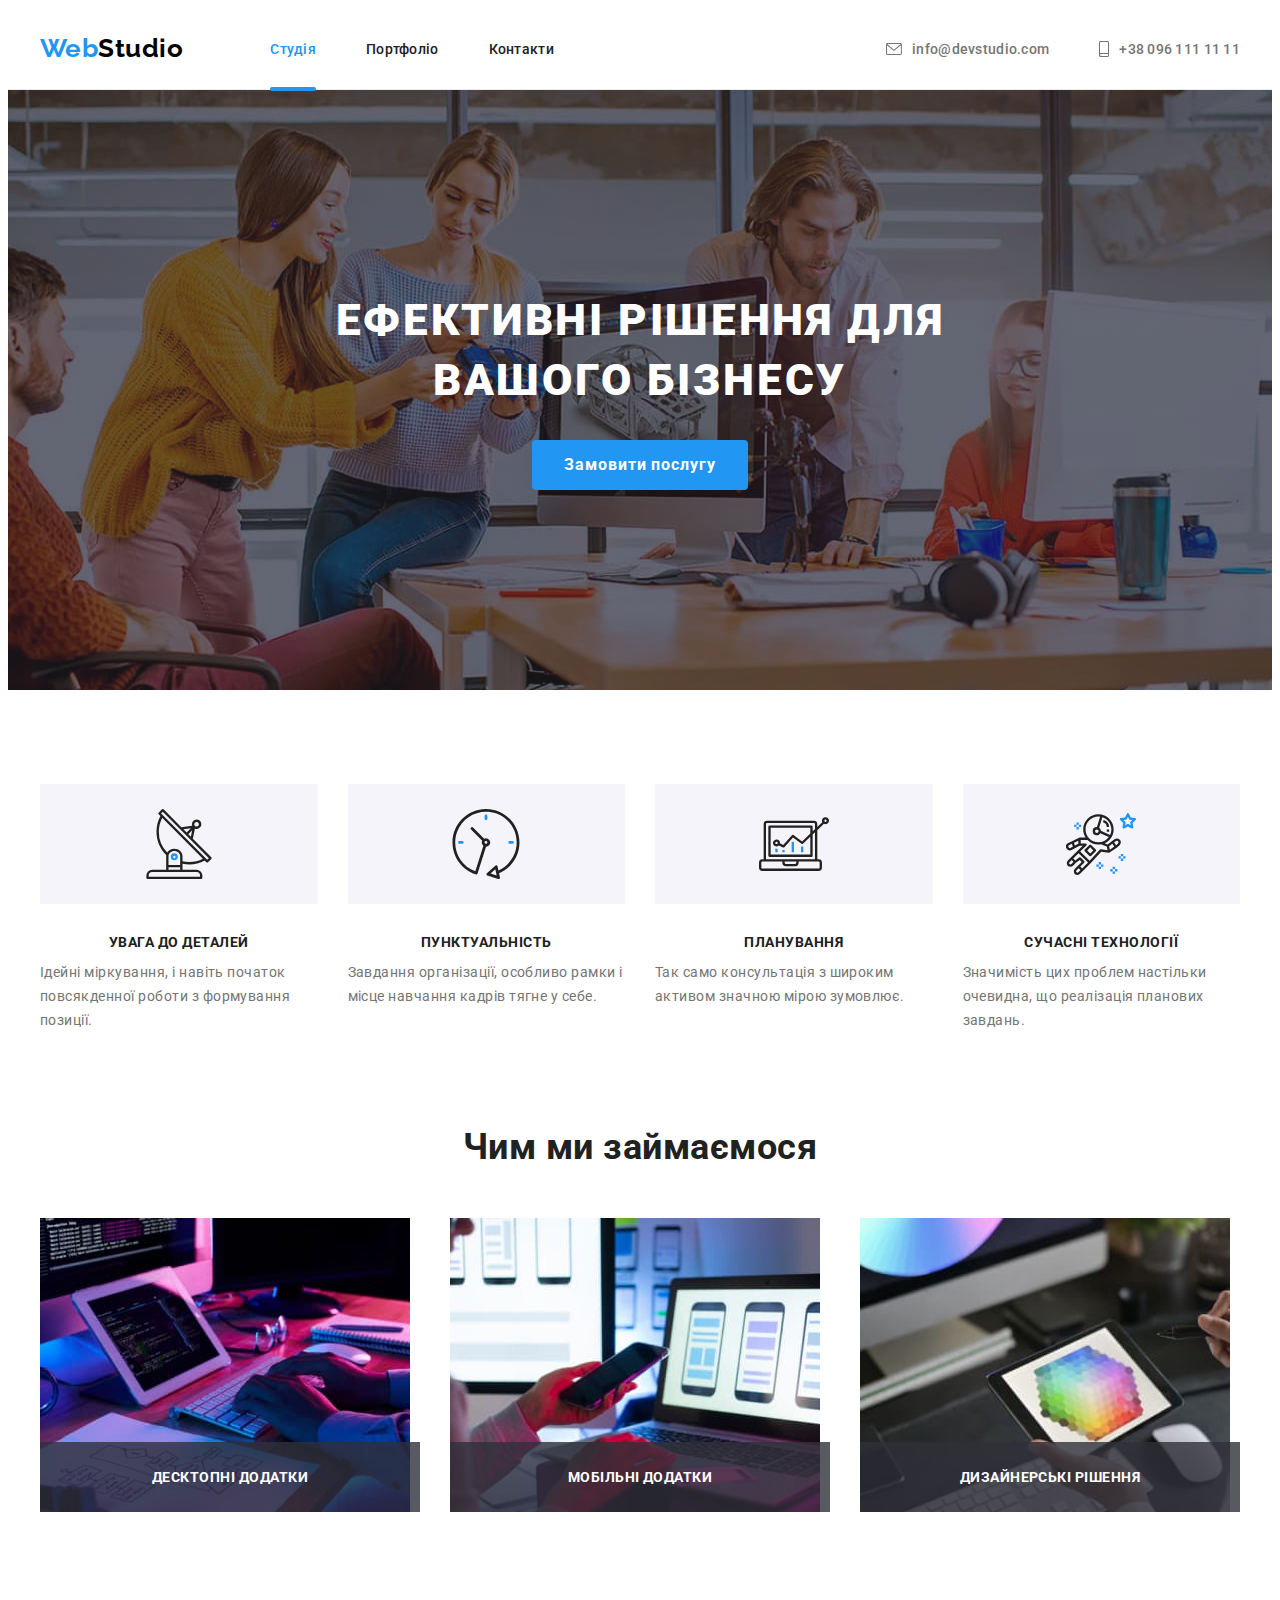
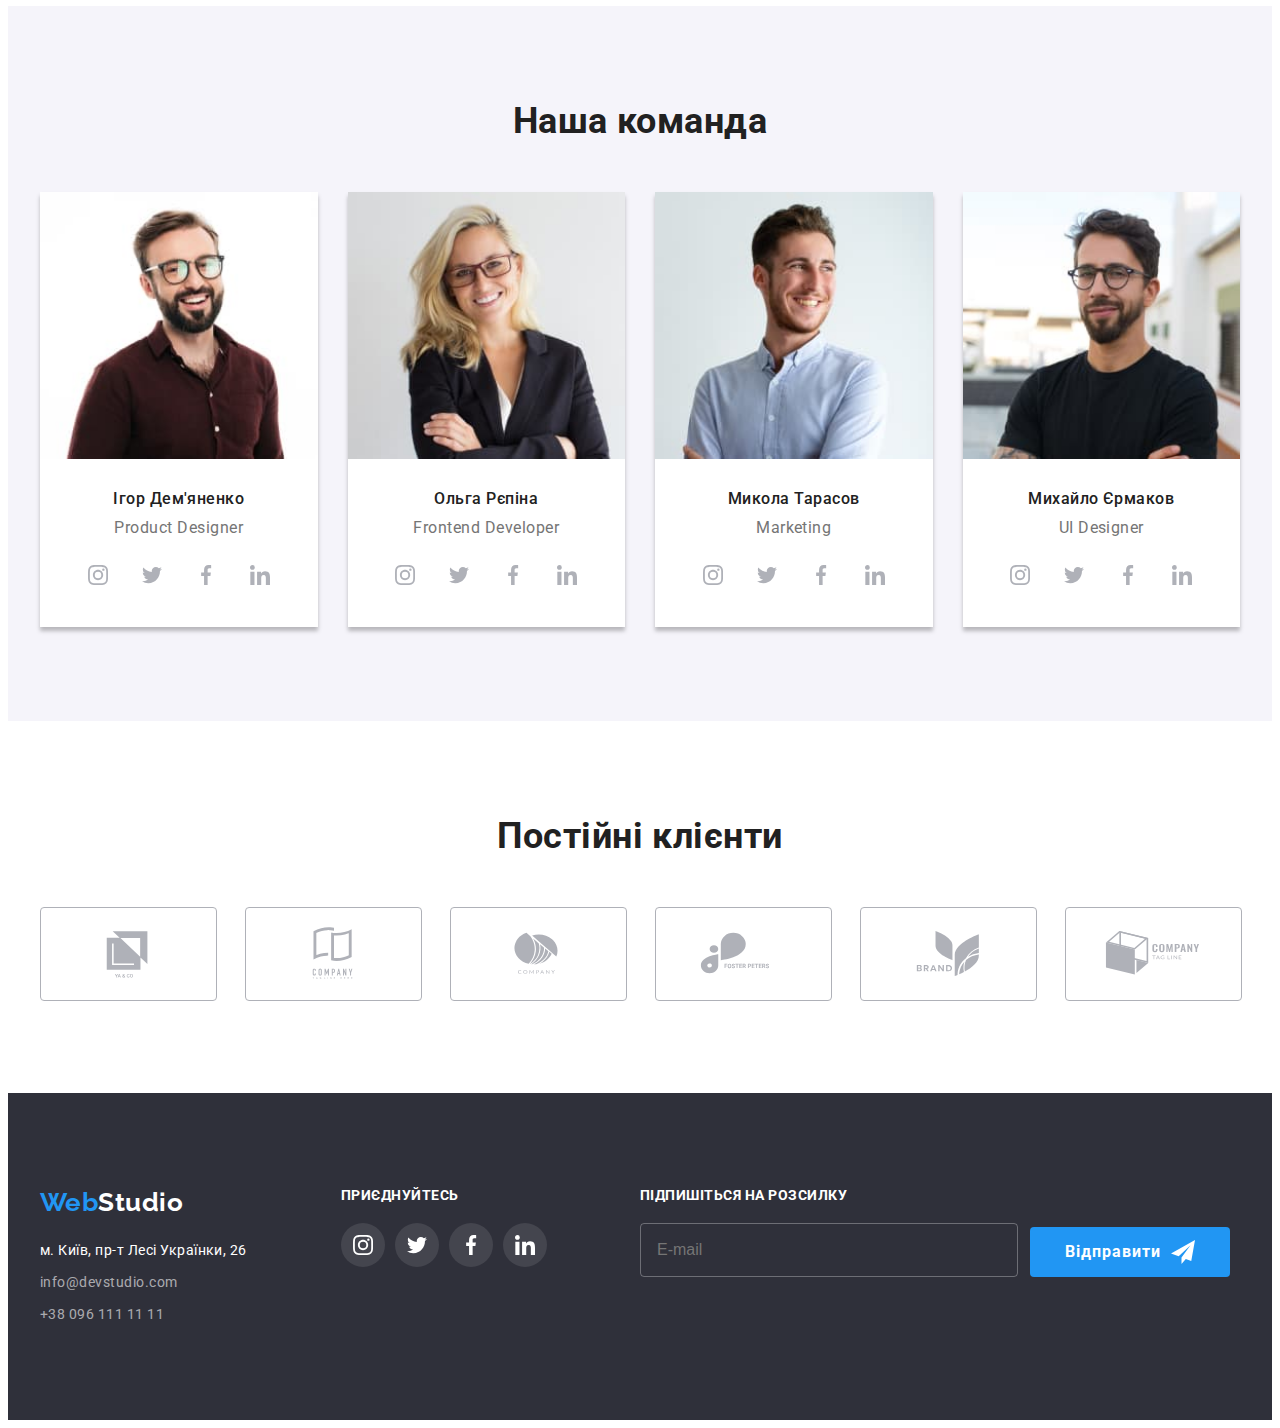
==== commit cddbdfce: "виправлення-зауважень" ====
--- a/index.html
+++ b/index.html
@@ -83,7 +83,7 @@
           <svg class="menu-open__icon" width="24" height="16">
             <use href="./images/icons.svg#icon-menu-open"></use>
           </svg>
-        </button>        
+        </button>
       </div>
       <div class="mob-menu is-hidden" data-menu>
         <div class="mob-menu__container">
@@ -94,7 +94,11 @@
           </button>
           <ul class="mob-menu__list list">
             <li class="mob-menu__item">
-              <a class="mob-menu__link mob-menu__link--current" href="./index.html">Студія</a>
+              <a
+                class="mob-menu__link mob-menu__link--current"
+                href="./index.html"
+                >Студія</a
+              >
             </li>
             <li class="mob-menu__item">
               <a class="mob-menu__link" href="./portfolio.html">Портфоліо</a>
@@ -107,11 +111,13 @@
             <ul class="mob-menu__contacts list">
               <li class="mob-menu__contacts-item">
                 <a class="mob-menu__tel" href="tel:+380961111111">
-                  +38 096 111 11 11</a>
+                  +38 096 111 11 11</a
+                >
               </li>
               <li class="mob-menu__contacts-item">
                 <a class="mob-menu__mail" href="mailto:info@devstudio.com">
-                  info@devstudio.com</a>
+                  info@devstudio.com</a
+                >
               </li>
             </ul>
             <ul class="mob-soc">
--- a/css/main.min.css
+++ b/css/main.min.css
@@ -1 +1 @@
-:root{--primary-bg-color: #f5f5f5;--additional-bg-color: #f5f4fa;--heder-bg-color: #ffffff;--accent-color: #2196f3;--team-item-bg-color: #ffffff;--bg-hero-color: #c4c4c4;--bg-footer-color: #2f303a;--bg-portfolio-color: #ffffff;--bg-portfolio-card: rgba(33, 150, 243, 0.9);--bg-backdrop: rgba(0, 0, 0, 0.2);--bg-modal: #ffffff;--primary-text-color: #757575;--title-hero-color: #ffffff;--title-text-color: #212121;--logo-text-color: #000000;--logo-footer-text-color: #ffffff;--address-footer-color: #ffffff;--contact-footer-color: rgba(255, 255, 255, 0.6);--button-text-color: #ffffff;--button-active-color: #188ce8;--portfolio-button-text-color: #ffffff;--portfolio-item-bg-color: #ffffff;--border-header-color: #ececec;--border-portfolio-color: #eeeeee;--soc-icon-color: #afb1b8;--soc-icon-hover-color: #ffffff;--border-customers-color: #afb1b8;--border-customers-hover: #2196f3;--customers-icon-hover: #2196f3;--customers-logo-color: #afb1b8;--transition-duration-cubic: 250ms cubic-bezier(0.4, 0, 0.2, 1);--portfolio-card-color: #ffffff;--modal-input-border: rgba(33, 33, 33, 0.2);--modal-input-border-focus: rgba(33, 150, 243, 1);--modal-input-color: rgba(0, 0, 0, 1);--placeholder-color: rgba(117, 117, 117, 0.5);--check-border-color: #212121;--bg-mob-menu: #ffffff;--mob-soc-strip: rgba(33, 33, 33, 0.2)}.visually-hidden{position:absolute;width:1px;height:1px;margin:-1px;border:0;padding:0;white-space:nowrap;-webkit-clip-path:inset(100%);clip-path:inset(100%);clip:rect(0 0 0 0);overflow:hidden}h1,h2,h3,h4,h5,h6,p{margin:0}ul{list-style:none;margin:0;padding:0}img{display:block}button{cursor:pointer}body{font-family:"Roboto",sans-serif;letter-spacing:.03em;color:var(--primary-text-color)}.list{list-style:none}.no-scroll{overflow:hidden}.container{width:100%;padding-left:15px;padding-right:15px;margin:0 auto;outline:2px solid red}@media screen and (min-width: 480px){.container{max-width:480px}}@media screen and (min-width: 768px){.container{max-width:768px}}@media screen and (min-width: 1200px){.container{max-width:1200px}}.logo{font-family:"Raleway",sans-serif;font-weight:700;font-size:24px;line-height:1.1666666667;text-decoration:none;color:var(--accent-color)}@media screen and (min-width: 1200px){.logo{font-size:26px;line-height:1.1923076923}}.section-title{margin-bottom:50px;font-size:36px;line-height:1.1667;text-align:center;color:var(--title-text-color)}.btn{padding-top:10px;padding-bottom:10px;min-width:200px;font-family:inherit;font-weight:700;font-size:16px;line-height:1.875;letter-spacing:.06em;background-color:var(--accent-color);color:var(--button-text-color);border:none;border-radius:4px;transition:background-color var(--transition-duration-cubic)}.btn:hover,.btn:focus{background-color:var(--button-active-color)}.soc{display:flex;justify-content:center;gap:10px}.soc__item{width:44px;height:44px}.soc__link{display:flex;width:100%;height:100%;border-radius:50%;align-items:center;justify-content:center;transition:background-color var(--transition-duration-cubic)}.soc__link:hover,.soc__link:focus{background-color:var(--accent-color)}.soc__icon{fill:var(--soc-icon-color);transition:fill var(--transition-duration-cubic)}.soc__link:hover .soc__icon,.soc__link:focus .soc__icon{fill:var(--soc-icon-hover-color)}.address__item{text-align:center;flex-wrap:wrap;justify-content:center;align-items:center;margin-bottom:8px}@media screen and (min-width: 1200px){.address__item{text-align:left}}.address__item:last-child{margin-bottom:0}.address__link,.address__contact{font-size:14px;line-height:1.7143;text-decoration:none;font-style:normal;transition:color var(--transition-duration-cubic)}.address__link{color:var(--address-footer-color)}.address__link:hover,.address__link:focus{color:var(--accent-color)}.address__contact{color:var(--contact-footer-color)}.address__contact:hover,.address__contact:focus{color:var(--accent-color)}.backdrop{position:fixed;top:0;width:100%;height:100%;background-color:var(--bg-backdrop);transition:opacity var(--transition-duration-cubic),visibility var(--transition-duration-cubic)}.modal{width:290px;padding:40px;background-color:var(--bg-modal);border-radius:4px;position:absolute;top:50%;left:50%;transform:translate(-50%, -50%) scaleX(1);transition:transform var(--transition-duration-cubic)}@media screen and (min-width: 480px){.modal{width:450px;min-height:609px}}@media screen and (min-width: 1200px){.modal{width:528px;min-height:581px}}.backdrop.is-hidden .modal{transform:translate(-50%, -50%) scaleX(1.5)}.modal__close{position:absolute;top:8px;right:8px;display:flex;align-items:center;justify-content:center;width:30px;height:30px;border:1px solid rgba(0,0,0,.1);border-radius:50%;background-color:rgba(0,0,0,0)}.modal__close-icon{transition:fill var(--transition-duration-cubic)}.modal__close:hover .modal__close-icon{fill:var(--customers-icon-hover)}.is-hidden{opacity:0;visibility:hidden;pointer-events:none}.modal__title{font-weight:700;font-size:15px;line-height:1.5;text-align:center;margin-bottom:12px;color:var(--title-text-color)}@media screen and (min-width: 480px){.modal__title{font-size:20px}}@media screen and (min-width: 1200px){.modal__title{line-height:1.15}}.modal__field{margin-bottom:10px}.modal__input-label{display:block;margin-bottom:4px;font-size:12px;line-height:1.1667}.modal__input-wrapper{position:relative}.modal__input{width:100%;height:40px;border-radius:4px;border:1px solid var(--modal-input-border);font-size:12px;line-height:1.1667;padding-left:42px;color:var(--modal-input-color);background-color:rgba(0,0,0,0);outline:rgba(0,0,0,0);transition:border-color var(--transition-duration-cubic);cursor:pointer}.modal__input:hover,.modal__input:focus{border-color:var(--modal-input-border-focus)}.modal__icon{position:absolute;left:12px;top:50%;transform:translateY(-50%);transition:fill var(--transition-duration-cubic)}.modal__input:hover+.modal__icon,.modal__input:focus+.modal__icon{fill:var(--modal-input-border-focus)}.modal__comment{width:100%;height:120px;border-radius:4px;border:1px solid var(--modal-input-border);font-size:12px;line-height:1.1667;padding:12px 16px;resize:none;color:var(--modal-input-color);background-color:rgba(0,0,0,0);outline:rgba(0,0,0,0)}.modal__comment::-moz-placeholder{font-size:12px;line-height:1.1667;color:var(--placeholder-color)}.modal__comment:-ms-input-placeholder{font-size:12px;line-height:1.1667;color:var(--placeholder-color)}.modal__comment::placeholder{font-size:12px;line-height:1.1667;color:var(--placeholder-color)}.modal__button{display:block;margin-left:auto;margin-right:auto;min-width:200px}.modal__field-comment{margin-bottom:20px}.modal__check-field{margin-bottom:30px}.modal__check-text{display:flex;align-items:center;justify-content:center;font-size:6px;line-height:1.1667}@media screen and (min-width: 480px){.modal__check-text{font-size:12px}}@media screen and (min-width: 1200px){.modal__check-text{font-size:14px;line-height:1.7143}}.modal__check-link{margin-left:5px;color:var(--accent-color)}.modal__check-text .modal__check-icon{width:16px;height:15px;border:2px solid var(--check-border-color);border-radius:2px;margin-right:7px;display:flex;align-items:center;justify-content:center;fill:rgba(0,0,0,0);transition:border-color var(--transition-duration-cubic)}.modal__check:checked+.modal__check-text .modal__check-icon{background-color:var(--accent-color);border:none;fill:var(--soc-icon-hover-color)}.modal__check:hover+.modal__check-text .modal__check-icon,.modal__check:focus+.modal__check-text .modal__check-icon{border-color:var(--accent-color)}.header{background-color:var(--heder-bg-color);border-bottom:1px solid var(--border-header-color)}.header__container{display:flex;align-items:center;width:100%;margin:0 auto}@media screen and (min-width: 480px){.header__container{max-width:480px}}@media screen and (min-width: 768px){.header__container{max-width:768px;padding-left:15px;padding-right:15px}}@media screen and (min-width: 1200px){.header__container{max-width:1200px}}.header__nav{display:flex;align-items:center}@media screen and (min-width: 768px){.header__nav{margin-right:96px}}.header__logo{padding-top:16px;padding-bottom:16px;padding-left:15px}@media screen and (min-width: 768px){.header__logo{margin-right:87px;padding-top:25px;padding-bottom:25px;padding-left:0}}.header__logo-text{margin:0;color:var(--logo-text-color)}.menu{display:none}@media screen and (min-width: 768px){.menu{display:flex;gap:50px}}.menu__link,.header__contact{font-weight:500;font-size:14px;line-height:1.1429;letter-spacing:.02em;text-decoration:none;transition:color var(--transition-duration-cubic)}@media screen and (min-width: 768px){.menu__link,.header__contact{padding-top:32px;padding-bottom:32px}}.menu__link{display:block;color:var(--title-text-color)}.menu__link:hover,.menu__link:focus{color:var(--accent-color)}.menu__link--current{position:relative;color:var(--accent-color)}.menu__link--current:after{content:"";position:absolute;left:0;bottom:-2px;display:block;width:100%;height:4px;background-color:var(--accent-color);border-radius:2px}.header__contacts{display:none;margin-left:auto}@media screen and (min-width: 1200px){.header__contacts{display:flex;gap:50px}}.header__contact{display:flex;align-items:center;justify-content:center;color:var(--primary-text-color)}.header__contact:hover,.header__contact:focus{color:var(--accent-color)}.header__contact-icon{margin-right:10px;fill:currentColor}.contacts-tab{display:none}@media screen and (min-width: 768px){.contacts-tab{display:block}}@media screen and (min-width: 1200px){.contacts-tab{display:none}}.contacts-tab__item:not(:last-child){margin-bottom:10px}.contacts-tab__contact{display:flex;align-items:center;font-size:12px;line-height:1.1666666667;letter-spacing:.02em;text-decoration:none;color:var(--primary-text-color)}.contacts-tab__contact:hover,.contacts-tab__contact:focus{color:var(--accent-color)}.contacts-tab__contact-icon{margin-right:8px;fill:currentColor}.menu-open{position:absolute;top:10px;right:15px;display:flex;align-items:center;justify-content:center;width:40px;height:40px;border:1px solid rgba(0,0,0,0);background-color:rgba(0,0,0,0)}@media screen and (min-width: 768px){.menu-open{display:none}}.menu-open__icon{transition:fill var(--transition-duration-cubic)}.menu-open:hover .menu-open__icon{fill:var(--customers-icon-hover)}.mob-menu{position:fixed;top:0;width:100vw;height:100vh;background-color:var(--bg-mob-menu);padding-top:48px;padding-left:40px;z-index:1}.mob-menu>.mob-menu__container{height:100%;display:flex;flex-direction:column;justify-content:space-between;overflow:auto;padding-bottom:48px}@media screen and (min-width: 768px){.mob-menu{display:none}}.mob-menu__container{width:100%;margin:0 auto;outline:2px solid red}.mob-menu__close{position:fixed;top:10px;right:15px;display:flex;align-items:center;justify-content:center;width:40px;height:40px;border:1px solid rgba(0,0,0,0);background-color:rgba(0,0,0,0)}.mob-menu__close-icon{transition:fill var(--transition-duration-cubic)}.mob-menu__close:hover .mob-menu__close-icon{fill:var(--customers-icon-hover)}.mob-menu__list{margin-bottom:32px}.mob-menu__item:not(:last-child){margin-bottom:32px}.mob-menu__link{font-weight:500;font-size:40px;line-height:1.175;letter-spacing:.02em;color:var(--title-text-color);text-decoration:none}.mob-menu__link--current{color:var(--accent-color)}.mob-menu__contacts{margin-bottom:64px}.mob-menu__tel{display:block;font-weight:500;font-size:28px;line-height:1.1764705882;letter-spacing:.02em;color:var(--accent-color);text-decoration:none}@media screen and (min-width: 480px){.mob-menu__tel{font-size:34px;margin-bottom:32px}}.mob-menu__mail{font-weight:500;font-size:24px;line-height:1.1666666667;letter-spacing:.02em;color:var(--primary-text-color);text-decoration:none}.mob-soc{display:flex;gap:20px}.mob-soc__item{position:relative}.mob-soc__item:not(:last-child)::after{content:"";position:absolute;right:-10px;width:1px;height:100%;background-color:var(--mob-soc-strip)}.mob-soc__link{font-weight:500;font-size:12px;line-height:1.2222222222;letter-spacing:.02em;color:var(--accent-color);text-decoration:none}@media screen and (min-width: 480px){.mob-soc__link{font-size:18px}}.hero{margin:0 auto;padding-top:118px;padding-bottom:118px;text-align:center;background-color:var(--bg-hero-color)}@media screen and (min-width: 1200px){.hero{padding-top:200px;padding-bottom:200px}}@media screen and (min-width: 480px){.hero__container{width:100%}}.overlya{background-image:linear-gradient(rgba(47, 48, 58, 0.4), rgba(47, 48, 58, 0.4)),url(../images/hero-bg-mobile.jpg);background-position:center;background-size:cover;background-repeat:no-repeat}@media(min-device-pixel-ratio: 2),(-webkit-min-device-pixel-ratio: 2),(min-resolution: 192dpi),(min-resolution: 2dppx){.overlya{background-image:linear-gradient(rgba(47, 48, 58, 0.4), rgba(47, 48, 58, 0.4)),url(../images/hero-bg-mobile-2x.jpg)}}@media screen and (min-width: 480px){.overlya{background-image:linear-gradient(rgba(47, 48, 58, 0.4), rgba(47, 48, 58, 0.4)),url(../images/hero-bg-tablet.jpg)}}@media screen and (min-width: 480px)and (min-device-pixel-ratio: 2),screen and (min-width: 480px)and (-webkit-min-device-pixel-ratio: 2),screen and (min-width: 480px)and (min-resolution: 192dpi),screen and (min-width: 480px)and (min-resolution: 2dppx){.overlya{background-image:linear-gradient(rgba(47, 48, 58, 0.4), rgba(47, 48, 58, 0.4)),url(../images/hero-bg-tablet-2x.jpg)}}@media screen and (min-width: 768px){.overlya{max-width:1600px;background-image:linear-gradient(rgba(47, 48, 58, 0.4), rgba(47, 48, 58, 0.4)),url(../images/hero-bg-desktop.jpg)}}@media screen and (min-width: 768px)and (min-device-pixel-ratio: 2),screen and (min-width: 768px)and (-webkit-min-device-pixel-ratio: 2),screen and (min-width: 768px)and (min-resolution: 192dpi),screen and (min-width: 768px)and (min-resolution: 2dppx){.overlya{background-image:linear-gradient(rgba(47, 48, 58, 0.4), rgba(47, 48, 58, 0.4)),url(../images/hero-bg-desktop-2x.jpg)}}.hero__title{margin-right:auto;margin-left:auto;margin-bottom:30px;font-weight:900;font-size:20px;line-height:1.6153846154;letter-spacing:.06em;text-transform:uppercase;color:var(--title-hero-color)}@media screen and (min-width: 480px){.hero__title{width:360px;font-size:26px}}@media screen and (min-width: 768px){.hero__title{width:360px}}@media screen and (min-width: 1200px){.hero__title{width:696px;font-size:44px;line-height:1.3636363636}}@media screen and (min-width: 1200px){.hero__button{min-width:216px}}.feature{padding-top:60px;padding-bottom:60px}@media screen and (min-width: 1200px){.feature{padding-top:94px;padding-bottom:94px}}.feature__list{display:flex;flex-wrap:wrap;gap:30px}.feature__item{width:100%}@media screen and (min-width: 768px){.feature__item{width:calc((100% - 30px)/2)}}@media screen and (min-width: 1200px){.feature__item{width:calc((100% - 90px)/4)}}.feature__wrapper-icon{height:120px;display:flex;align-items:center;justify-content:center;margin-bottom:30px;background-color:var(--additional-bg-color)}.feature__title-card{margin-bottom:10px;font-size:14px;text-align:center;line-height:1.1429;text-transform:uppercase;color:var(--title-text-color)}.feature__text-card{font-size:14px;line-height:1.7143}@media screen and (max-width: 1199px){.work{display:none}}@media screen and (min-width: 1200px){.work{padding-bottom:94px}}.work__list{display:flex;gap:30px}.work__item{width:calc((100% - 60px)/3)}.work__thumb{position:relative}.work__thumb-title{position:absolute;left:0;bottom:0;display:flex;align-items:center;justify-content:center;width:100%;min-height:70px;background-color:rgba(47,48,58,.8)}.work__title-thumb{font-size:14px;line-height:1.1721;text-transform:uppercase;color:#fff}.team{padding-top:60px;padding-bottom:60px;background-color:var(--additional-bg-color)}@media screen and (min-width: 1200px){.team{padding-top:94px;padding-bottom:94px}}.team__list{display:flex;flex-wrap:wrap;gap:30px}.team__item{width:100%;background-color:var(--team-item-bg-color);box-shadow:0px 4px 4px 0px rgba(0,0,0,.25)}@media screen and (min-width: 768px){.team__item{width:calc((100% - 30px)/2)}}@media screen and (min-width: 1200px){.team__item{width:calc((100% - 90px)/4)}}.team__images{width:100%}.team__card{padding-top:30px;padding-bottom:30px}.team__card-title{margin-bottom:10px;text-align:center;font-weight:500;font-size:16px;line-height:1.1875;color:var(--title-text-color)}.team__card-text{margin-bottom:16px;text-align:center;font-size:16px;line-height:1.1875}.customers{padding-top:60px;padding-bottom:60px}@media screen and (min-width: 1200px){.customers{padding-top:94px;padding-bottom:94px}}.customers__list{display:flex;flex-wrap:wrap;gap:30px}.customers__item{width:100%;height:92px;width:calc((100% - 30px)/2)}@media screen and (min-width: 768px){.customers__item{width:calc((100% - 60px)/3)}}@media screen and (min-width: 1200px){.customers__item{width:calc((100% - 150px)/6)}}.customers__link{display:flex;width:100%;height:100%;border:1px solid var(--border-customers-color);border-radius:4px;align-items:center;justify-content:center;transition:border var(--transition-duration-cubic)}.customers__link:hover,.customers__link:focus{border:1px solid var(--border-customers-hover)}.customers__logo{fill:var(--customers-logo-color);transition:fill var(--transition-duration-cubic)}.customers__link:hover .customers__logo,.customers__link:focus .customers__logo{fill:var(--customers-icon-hover)}.footer{padding-top:60px;padding-bottom:60px;background-color:var(--bg-footer-color)}@media screen and (min-width: 1200px){.footer{padding-top:94px;padding-bottom:94px}}@media screen and (min-width: 1200px){.footer__container{display:flex}}.footer_address-soc{margin-bottom:60px}@media screen and (min-width: 768px){.footer_address-soc{display:flex}}@media screen and (min-width: 1200px){.footer_address-soc{margin-right:93px;margin-bottom:0}}.footer__address-wrapper{margin-bottom:60px}@media screen and (min-width: 768px){.footer__address-wrapper{width:calc((100% - 165px)/2);padding-left:61px;margin-right:165px;margin-bottom:0}}@media screen and (min-width: 1200px){.footer__address-wrapper{width:231px;margin-right:70px;padding-left:0}}.footer__logo{display:flex;justify-content:center;align-items:center;margin-bottom:20px}@media screen and (min-width: 1200px){.footer__logo{justify-content:left}}.footer__logo-text{margin-bottom:0;color:var(--logo-footer-text-color)}@media screen and (min-width: 768px){.footer__soc{padding-right:74px}}@media screen and (min-width: 1200px){.footer__soc{padding-right:0}}.footer__soc-text{text-align:center;font-weight:700;font-size:14px;line-height:1.1429;text-transform:uppercase;margin-bottom:20px;color:var(--address-footer-color)}@media screen and (min-width: 1200px){.footer__soc-text{text-align:left}}.footer__soc-link{background-color:rgba(255,255,255,.1)}.footer__soc-icon{fill:var(--address-footer-color)}@media screen and (min-width: 768px){.caption{padding-right:152px;padding-left:166px}}@media screen and (min-width: 1200px){.caption{padding-right:0;padding-left:0}}.caption__text{text-align:center;margin-bottom:20px;font-weight:700;font-size:14px;line-height:1.1429;color:var(--address-footer-color);text-transform:uppercase}@media screen and (min-width: 1200px){.caption__text{text-align:left}}@media screen and (min-width: 1200px){.caption__form{display:flex;align-items:flex-end}}.caption__input-wraper{margin-bottom:20px}@media screen and (min-width: 1200px){.caption__input-wraper{margin-right:12px;margin-bottom:0}}.caption__input-label{display:block}.caption__input{width:100%;height:50px;padding-left:16px;font-size:16px;line-height:1.25;color:rgba(255,255,255,.6);background-color:rgba(0,0,0,0);border:1px solid rgba(255,255,255,.3);border-radius:4px}.caption__input:focus{border-color:rgba(255,255,255,.3)}@media screen and (min-width: 1200px){.caption__input{width:358px}}.caption__button{display:flex;margin:0 auto;min-width:200px;align-items:center;justify-content:center}.caption__icon{margin-left:10px;fill:var(--button-text-color)}.portfolio{padding-top:60px;padding-bottom:60px;background-color:var(--bg-portfolio-color)}@media screen and (min-width: 1200px){.portfolio{padding-top:94px;padding-bottom:94px}}.portfolio__nav{display:flex;flex-wrap:wrap;margin-bottom:40px;gap:8px}@media screen and (min-width: 768px){.portfolio__nav{justify-content:center;margin-bottom:30px}}@media screen and (min-width: 1200px){.portfolio__nav{margin-bottom:50px}}.portfolio__button{padding:6px 22px;font-family:inherit;font-weight:500;font-size:16px;line-height:1.625;background-color:var(--additional-bg-color);color:var(--title-text-color);border:none;border-radius:4px;transition:color var(--transition-duration-cubic),background-color var(--transition-duration-cubic),box-shadow var(--transition-duration-cubic)}.portfolio__button:hover,.portfolio__button:focus{background-color:var(--accent-color);color:var(--portfolio-button-text-color);box-shadow:0px 4px 4px 0px rgba(0,0,0,.25)}.portfolio__list{display:flex;flex-wrap:wrap;gap:30px}.portfolio__item{width:100%;background-color:var(--portfolio-item-bg-color)}@media screen and (min-width: 768px){.portfolio__item{width:calc((100% - 30px)/2)}}@media screen and (min-width: 1200px){.portfolio__item{width:calc((100% - 60px)/3)}}.portfolio__link{position:relative;display:block;text-decoration:none;transition:box-shadow var(--transition-duration-cubic)}.portfolio__link:hover,.portfolio__link:focus{box-shadow:0px 4px 4px 0px rgba(0,0,0,.25)}.portfolio__top-wrap{position:relative;overflow:hidden}.portfolio__image{width:100%}.portfolio__top-text{position:absolute;top:0;font-size:18px;line-height:1.5556;padding-top:63px;padding-right:24px;padding-bottom:63px;padding-left:24px;height:100%;transform:translateY(100%);transition:transform var(--transition-duration-cubic);background-color:var(--bg-portfolio-card);color:var(--portfolio-card-color)}.portfolio__link:hover .portfolio__top-text,.portfolio__link:focus .portfolio__top-text{transform:translateY(0)}.portfolio__card{padding-top:20px;padding-right:24px;padding-bottom:20px;padding-left:24px;border-right:1px solid var(--border-portfolio-color);border-bottom:1px solid var(--border-portfolio-color);border-left:1px solid var(--border-portfolio-color)}.portfolio__card-title{margin-bottom:4px;font-size:18px;line-height:2;letter-spacing:.06em;color:var(--title-text-color)}.portfolio__card-text{font-size:16px;line-height:1.875;color:var(--primary-text-color)}/*# sourceMappingURL=main.min.css.map */+:root{--primary-bg-color: #f5f5f5;--additional-bg-color: #f5f4fa;--heder-bg-color: #ffffff;--accent-color: #2196f3;--team-item-bg-color: #ffffff;--bg-hero-color: #c4c4c4;--bg-footer-color: #2f303a;--bg-portfolio-color: #ffffff;--bg-portfolio-card: rgba(33, 150, 243, 0.9);--bg-backdrop: rgba(0, 0, 0, 0.2);--bg-modal: #ffffff;--primary-text-color: #757575;--title-hero-color: #ffffff;--title-text-color: #212121;--logo-text-color: #000000;--logo-footer-text-color: #ffffff;--address-footer-color: #ffffff;--contact-footer-color: rgba(255, 255, 255, 0.6);--button-text-color: #ffffff;--button-active-color: #188ce8;--portfolio-button-text-color: #ffffff;--portfolio-item-bg-color: #ffffff;--border-header-color: #ececec;--border-portfolio-color: #eeeeee;--soc-icon-color: #afb1b8;--soc-icon-hover-color: #ffffff;--border-customers-color: #afb1b8;--border-customers-hover: #2196f3;--customers-icon-hover: #2196f3;--customers-logo-color: #afb1b8;--transition-duration-cubic: 250ms cubic-bezier(0.4, 0, 0.2, 1);--portfolio-card-color: #ffffff;--modal-input-border: rgba(33, 33, 33, 0.2);--modal-input-border-focus: rgba(33, 150, 243, 1);--modal-input-color: rgba(0, 0, 0, 1);--placeholder-color: rgba(117, 117, 117, 0.5);--check-border-color: #212121;--bg-mob-menu: #ffffff;--mob-soc-strip: rgba(33, 33, 33, 0.2)}.visually-hidden{position:absolute;width:1px;height:1px;margin:-1px;border:0;padding:0;white-space:nowrap;-webkit-clip-path:inset(100%);clip-path:inset(100%);clip:rect(0 0 0 0);overflow:hidden}h1,h2,h3,h4,h5,h6,p{margin:0}ul{list-style:none;margin:0;padding:0}img{display:block}button{cursor:pointer}body{font-family:"Roboto",sans-serif;letter-spacing:.03em;color:var(--primary-text-color)}.list{list-style:none}.no-scroll{overflow:hidden}.container{width:100%;padding-left:15px;padding-right:15px;margin:0 auto}@media screen and (min-width: 480px){.container{max-width:480px}}@media screen and (min-width: 768px){.container{max-width:768px}}@media screen and (min-width: 1200px){.container{max-width:1200px}}.logo{font-family:"Raleway",sans-serif;font-weight:700;font-size:24px;line-height:1.1666666667;text-decoration:none;color:var(--accent-color)}@media screen and (min-width: 1200px){.logo{font-size:26px;line-height:1.1923076923}}.section-title{margin-bottom:50px;font-size:36px;line-height:1.1667;text-align:center;color:var(--title-text-color)}.btn{padding-top:10px;padding-bottom:10px;min-width:200px;font-family:inherit;font-weight:700;font-size:16px;line-height:1.875;letter-spacing:.06em;background-color:var(--accent-color);color:var(--button-text-color);border:none;border-radius:4px;transition:background-color var(--transition-duration-cubic)}.btn:hover,.btn:focus{background-color:var(--button-active-color)}.soc{display:flex;justify-content:center;gap:10px}.soc__item{width:44px;height:44px}.soc__link{display:flex;width:100%;height:100%;border-radius:50%;align-items:center;justify-content:center;transition:background-color var(--transition-duration-cubic)}.soc__link:hover,.soc__link:focus{background-color:var(--accent-color)}.soc__icon{fill:var(--soc-icon-color);transition:fill var(--transition-duration-cubic)}.soc__link:hover .soc__icon,.soc__link:focus .soc__icon{fill:var(--soc-icon-hover-color)}.address__item{text-align:center;flex-wrap:wrap;justify-content:center;align-items:center;margin-bottom:8px}@media screen and (min-width: 1200px){.address__item{text-align:left}}.address__item:last-child{margin-bottom:0}.address__link,.address__contact{font-size:14px;line-height:1.7143;text-decoration:none;font-style:normal;transition:color var(--transition-duration-cubic)}.address__link{color:var(--address-footer-color)}.address__link:hover,.address__link:focus{color:var(--accent-color)}.address__contact{color:var(--contact-footer-color)}.address__contact:hover,.address__contact:focus{color:var(--accent-color)}.backdrop{position:fixed;top:0;width:100%;height:100%;overflow:scroll;background-color:var(--bg-backdrop);transition:opacity var(--transition-duration-cubic),visibility var(--transition-duration-cubic)}.modal{width:290px;padding:40px;background-color:var(--bg-modal);border-radius:4px;position:absolute;top:30px;left:50%;transform:translate(-50%) scaleX(1);transition:transform var(--transition-duration-cubic)}@media screen and (min-width: 480px){.modal{width:450px;min-height:609px}}@media screen and (min-width: 1200px){.modal{width:528px;min-height:581px;top:50%;left:50%;transform:translate(-50%, -50%) scaleX(1)}}.backdrop.is-hidden .modal{transform:translate(-50%, -50%) scaleX(1.5)}.modal__close{position:absolute;top:8px;right:8px;display:flex;align-items:center;justify-content:center;width:30px;height:30px;border:1px solid rgba(0,0,0,.1);border-radius:50%;background-color:rgba(0,0,0,0)}.modal__close-icon{transition:fill var(--transition-duration-cubic)}.modal__close:hover .modal__close-icon{fill:var(--customers-icon-hover)}.is-hidden{opacity:0;visibility:hidden;pointer-events:none}.modal__title{font-weight:700;font-size:15px;line-height:1.5;text-align:center;margin-bottom:12px;color:var(--title-text-color)}@media screen and (min-width: 480px){.modal__title{font-size:20px}}@media screen and (min-width: 1200px){.modal__title{line-height:1.15}}.modal__field{margin-bottom:10px}.modal__input-label{display:block;margin-bottom:4px;font-size:12px;line-height:1.1667}.modal__input-wrapper{position:relative}.modal__input{width:100%;height:40px;border-radius:4px;border:1px solid var(--modal-input-border);font-size:12px;line-height:1.1667;padding-left:42px;color:var(--modal-input-color);background-color:rgba(0,0,0,0);outline:rgba(0,0,0,0);transition:border-color var(--transition-duration-cubic);cursor:pointer}.modal__input:hover,.modal__input:focus{border-color:var(--modal-input-border-focus)}.modal__icon{position:absolute;left:12px;top:50%;transform:translateY(-50%);transition:fill var(--transition-duration-cubic)}.modal__input:hover+.modal__icon,.modal__input:focus+.modal__icon{fill:var(--modal-input-border-focus)}.modal__comment{width:100%;height:120px;border-radius:4px;border:1px solid var(--modal-input-border);font-size:12px;line-height:1.1667;padding:12px 16px;resize:none;color:var(--modal-input-color);background-color:rgba(0,0,0,0);outline:rgba(0,0,0,0)}.modal__comment::-moz-placeholder{font-size:12px;line-height:1.1667;color:var(--placeholder-color)}.modal__comment:-ms-input-placeholder{font-size:12px;line-height:1.1667;color:var(--placeholder-color)}.modal__comment::placeholder{font-size:12px;line-height:1.1667;color:var(--placeholder-color)}.modal__button{display:block;margin-left:auto;margin-right:auto;min-width:200px}.modal__field-comment{margin-bottom:20px}.modal__check-field{margin-bottom:30px}.modal__check-text{display:inline-block;font-size:12px;line-height:1.1667}@media screen and (min-width: 480px){.modal__check-text{display:flex;align-items:center;justify-content:center;font-size:12px}}@media screen and (min-width: 1200px){.modal__check-text{font-size:14px;line-height:1.7143}}.modal__check-link{margin-left:5px;color:var(--accent-color)}.modal__check-text .modal__check-icon{display:inline-block;vertical-align:middle;width:16px;height:15px;border:2px solid var(--check-border-color);border-radius:2px;margin-right:7px;fill:rgba(0,0,0,0);transition:border-color var(--transition-duration-cubic)}@media screen and (min-width: 480px){.modal__check-text .modal__check-icon{display:flex;align-items:center;justify-content:center}}.modal__check:checked+.modal__check-text .modal__check-icon{background-color:var(--accent-color);border:none;fill:var(--soc-icon-hover-color)}.modal__check:hover+.modal__check-text .modal__check-icon,.modal__check:focus+.modal__check-text .modal__check-icon{border-color:var(--accent-color)}.header{background-color:var(--heder-bg-color);border-bottom:1px solid var(--border-header-color)}.header__container{display:flex;align-items:center;width:100%;margin:0 auto}@media screen and (min-width: 480px){.header__container{max-width:480px}}@media screen and (min-width: 768px){.header__container{max-width:768px;padding-left:15px;padding-right:15px}}@media screen and (min-width: 1200px){.header__container{max-width:1200px}}.header__nav{display:flex;align-items:center}@media screen and (min-width: 768px){.header__nav{margin-right:96px}}.header__logo{padding-top:16px;padding-bottom:16px;padding-left:15px}@media screen and (min-width: 768px){.header__logo{margin-right:87px;padding-top:25px;padding-bottom:25px;padding-left:0}}.header__logo-text{margin:0;color:var(--logo-text-color)}.menu{display:none}@media screen and (min-width: 768px){.menu{display:flex;gap:50px}}.menu__link,.header__contact{font-weight:500;font-size:14px;line-height:1.1429;letter-spacing:.02em;text-decoration:none;transition:color var(--transition-duration-cubic)}@media screen and (min-width: 768px){.menu__link,.header__contact{padding-top:32px;padding-bottom:32px}}.menu__link{display:block;color:var(--title-text-color)}.menu__link:hover,.menu__link:focus{color:var(--accent-color)}.menu__link--current{position:relative;color:var(--accent-color)}.menu__link--current:after{content:"";position:absolute;left:0;bottom:-2px;display:block;width:100%;height:4px;background-color:var(--accent-color);border-radius:2px}.header__contacts{display:none;margin-left:auto}@media screen and (min-width: 1200px){.header__contacts{display:flex;gap:50px}}.header__contact{display:flex;align-items:center;justify-content:center;color:var(--primary-text-color)}.header__contact:hover,.header__contact:focus{color:var(--accent-color)}.header__contact-icon{margin-right:10px;fill:currentColor}.contacts-tab{display:none}@media screen and (min-width: 768px){.contacts-tab{display:block}}@media screen and (min-width: 1200px){.contacts-tab{display:none}}.contacts-tab__item:not(:last-child){margin-bottom:10px}.contacts-tab__contact{display:flex;align-items:center;font-size:12px;line-height:1.1666666667;letter-spacing:.02em;text-decoration:none;color:var(--primary-text-color)}.contacts-tab__contact:hover,.contacts-tab__contact:focus{color:var(--accent-color)}.contacts-tab__contact-icon{margin-right:8px;fill:currentColor}.menu-open{position:absolute;top:10px;right:15px;display:flex;align-items:center;justify-content:center;width:40px;height:40px;border:1px solid rgba(0,0,0,0);background-color:rgba(0,0,0,0)}@media screen and (min-width: 768px){.menu-open{display:none}}.menu-open__icon{transition:fill var(--transition-duration-cubic)}.menu-open:hover .menu-open__icon{fill:var(--customers-icon-hover)}.mob-menu{position:fixed;top:0;width:100vw;height:100vh;background-color:var(--bg-mob-menu);padding-top:48px;padding-bottom:48px;padding-left:40px;z-index:1}.mob-menu>.mob-menu__container{height:100%;display:flex;flex-direction:column;justify-content:space-between;overflow:auto}@media screen and (min-width: 768px){.mob-menu{display:none}}.mob-menu__container{width:100%;margin:0 auto}.mob-menu__close{position:fixed;top:10px;right:15px;display:flex;align-items:center;justify-content:center;width:40px;height:40px;border:1px solid rgba(0,0,0,0);background-color:rgba(0,0,0,0)}.mob-menu__close-icon{transition:fill var(--transition-duration-cubic)}.mob-menu__close:hover .mob-menu__close-icon{fill:var(--customers-icon-hover)}.mob-menu__list{margin-bottom:32px}.mob-menu__item:not(:last-child){margin-bottom:32px}.mob-menu__link{font-weight:500;font-size:40px;line-height:1.175;letter-spacing:.02em;color:var(--title-text-color);text-decoration:none}.mob-menu__link--current{color:var(--accent-color)}.mob-menu__contacts{margin-bottom:64px}.mob-menu__tel{display:block;font-weight:500;font-size:28px;line-height:1.1764705882;letter-spacing:.02em;color:var(--accent-color);text-decoration:none}@media screen and (min-width: 480px){.mob-menu__tel{font-size:34px;margin-bottom:32px}}.mob-menu__mail{font-weight:500;font-size:24px;line-height:1.1666666667;letter-spacing:.02em;color:var(--primary-text-color);text-decoration:none}.mob-soc{display:flex;gap:20px}.mob-soc__item{position:relative}.mob-soc__item:not(:last-child)::after{content:"";position:absolute;right:-10px;width:1px;height:100%;background-color:var(--mob-soc-strip)}.mob-soc__link{font-weight:500;font-size:12px;line-height:1.2222222222;letter-spacing:.02em;color:var(--accent-color);text-decoration:none}@media screen and (min-width: 480px){.mob-soc__link{font-size:18px}}.hero{margin:0 auto;padding-top:118px;padding-bottom:118px;text-align:center;background-color:var(--bg-hero-color)}@media screen and (min-width: 1200px){.hero{padding-top:200px;padding-bottom:200px}}@media screen and (min-width: 480px){.hero__container{width:100%}}.overlya{background-image:linear-gradient(rgba(47, 48, 58, 0.4), rgba(47, 48, 58, 0.4)),url(../images/hero-bg-mobile.jpg);background-position:center;background-size:cover;background-repeat:no-repeat}@media(min-device-pixel-ratio: 2),(-webkit-min-device-pixel-ratio: 2),(min-resolution: 192dpi),(min-resolution: 2dppx){.overlya{background-image:linear-gradient(rgba(47, 48, 58, 0.4), rgba(47, 48, 58, 0.4)),url(../images/hero-bg-mobile-2x.jpg)}}@media screen and (min-width: 480px){.overlya{background-image:linear-gradient(rgba(47, 48, 58, 0.4), rgba(47, 48, 58, 0.4)),url(../images/hero-bg-tablet.jpg)}}@media screen and (min-width: 480px)and (min-device-pixel-ratio: 2),screen and (min-width: 480px)and (-webkit-min-device-pixel-ratio: 2),screen and (min-width: 480px)and (min-resolution: 192dpi),screen and (min-width: 480px)and (min-resolution: 2dppx){.overlya{background-image:linear-gradient(rgba(47, 48, 58, 0.4), rgba(47, 48, 58, 0.4)),url(../images/hero-bg-tablet-2x.jpg)}}@media screen and (min-width: 768px){.overlya{max-width:1600px;background-image:linear-gradient(rgba(47, 48, 58, 0.4), rgba(47, 48, 58, 0.4)),url(../images/hero-bg-desktop.jpg)}}@media screen and (min-width: 768px)and (min-device-pixel-ratio: 2),screen and (min-width: 768px)and (-webkit-min-device-pixel-ratio: 2),screen and (min-width: 768px)and (min-resolution: 192dpi),screen and (min-width: 768px)and (min-resolution: 2dppx){.overlya{background-image:linear-gradient(rgba(47, 48, 58, 0.4), rgba(47, 48, 58, 0.4)),url(../images/hero-bg-desktop-2x.jpg)}}.hero__title{margin-right:auto;margin-left:auto;margin-bottom:30px;font-weight:900;font-size:20px;line-height:1.6153846154;letter-spacing:.06em;text-transform:uppercase;color:var(--title-hero-color)}@media screen and (min-width: 480px){.hero__title{width:360px;font-size:26px}}@media screen and (min-width: 768px){.hero__title{width:360px}}@media screen and (min-width: 1200px){.hero__title{width:696px;font-size:44px;line-height:1.3636363636}}@media screen and (min-width: 1200px){.hero__button{min-width:216px}}.feature{padding-top:60px;padding-bottom:60px}@media screen and (min-width: 1200px){.feature{padding-top:94px;padding-bottom:94px}}.feature__list{display:flex;flex-wrap:wrap;gap:30px}.feature__item{width:100%}@media screen and (min-width: 768px){.feature__item{width:calc((100% - 30px)/2)}}@media screen and (min-width: 1200px){.feature__item{width:calc((100% - 90px)/4)}}.feature__wrapper-icon{height:120px;display:flex;align-items:center;justify-content:center;margin-bottom:30px;background-color:var(--additional-bg-color)}.feature__title-card{margin-bottom:10px;font-size:14px;text-align:center;line-height:1.1429;text-transform:uppercase;color:var(--title-text-color)}.feature__text-card{font-size:14px;line-height:1.7143}@media screen and (max-width: 1199px){.work{display:none}}@media screen and (min-width: 1200px){.work{padding-bottom:94px}}.work__list{display:flex;gap:30px}.work__item{width:calc((100% - 60px)/3)}.work__thumb{position:relative}.work__thumb-title{position:absolute;left:0;bottom:0;display:flex;align-items:center;justify-content:center;width:100%;min-height:70px;background-color:rgba(47,48,58,.8)}.work__title-thumb{font-size:14px;line-height:1.1721;text-transform:uppercase;color:#fff}.team{padding-top:60px;padding-bottom:60px;background-color:var(--additional-bg-color)}@media screen and (min-width: 1200px){.team{padding-top:94px;padding-bottom:94px}}.team__list{display:flex;flex-wrap:wrap;gap:30px}.team__item{width:100%;background-color:var(--team-item-bg-color);box-shadow:0px 4px 4px 0px rgba(0,0,0,.25)}@media screen and (min-width: 768px){.team__item{width:calc((100% - 30px)/2)}}@media screen and (min-width: 1200px){.team__item{width:calc((100% - 90px)/4)}}.team__images{width:100%}.team__card{padding-top:30px;padding-bottom:30px}.team__card-title{margin-bottom:10px;text-align:center;font-weight:500;font-size:16px;line-height:1.1875;color:var(--title-text-color)}.team__card-text{margin-bottom:16px;text-align:center;font-size:16px;line-height:1.1875}.customers{padding-top:60px;padding-bottom:60px}@media screen and (min-width: 1200px){.customers{padding-top:94px;padding-bottom:94px}}.customers__list{display:flex;flex-wrap:wrap;gap:30px}.customers__item{width:100%;height:92px;width:calc((100% - 30px)/2)}@media screen and (min-width: 768px){.customers__item{width:calc((100% - 60px)/3)}}@media screen and (min-width: 1200px){.customers__item{width:calc((100% - 150px)/6)}}.customers__link{display:flex;width:100%;height:100%;border:1px solid var(--border-customers-color);border-radius:4px;align-items:center;justify-content:center;transition:border var(--transition-duration-cubic)}.customers__link:hover,.customers__link:focus{border:1px solid var(--border-customers-hover)}.customers__logo{fill:var(--customers-logo-color);transition:fill var(--transition-duration-cubic)}.customers__link:hover .customers__logo,.customers__link:focus .customers__logo{fill:var(--customers-icon-hover)}.footer{padding-top:60px;padding-bottom:60px;background-color:var(--bg-footer-color)}@media screen and (min-width: 1200px){.footer{padding-top:94px;padding-bottom:94px}}@media screen and (min-width: 1200px){.footer__container{display:flex}}.footer_address-soc{margin-bottom:60px}@media screen and (min-width: 768px){.footer_address-soc{display:flex}}@media screen and (min-width: 1200px){.footer_address-soc{margin-right:93px;margin-bottom:0}}.footer__address-wrapper{margin-bottom:60px}@media screen and (min-width: 768px){.footer__address-wrapper{width:calc((100% - 165px)/2);padding-left:61px;margin-right:165px;margin-bottom:0}}@media screen and (min-width: 1200px){.footer__address-wrapper{width:231px;margin-right:70px;padding-left:0}}.footer__logo{display:flex;justify-content:center;align-items:center;margin-bottom:20px}@media screen and (min-width: 1200px){.footer__logo{justify-content:left}}.footer__logo-text{margin-bottom:0;color:var(--logo-footer-text-color)}@media screen and (min-width: 768px){.footer__soc{padding-right:74px}}@media screen and (min-width: 1200px){.footer__soc{padding-right:0}}.footer__soc-text{text-align:center;font-weight:700;font-size:14px;line-height:1.1429;text-transform:uppercase;margin-bottom:20px;color:var(--address-footer-color)}@media screen and (min-width: 1200px){.footer__soc-text{text-align:left}}.footer__soc-link{background-color:rgba(255,255,255,.1)}.footer__soc-icon{fill:var(--address-footer-color)}@media screen and (min-width: 768px){.caption{padding-right:152px;padding-left:166px}}@media screen and (min-width: 1200px){.caption{padding-right:0;padding-left:0}}.caption__text{text-align:center;margin-bottom:20px;font-weight:700;font-size:14px;line-height:1.1429;color:var(--address-footer-color);text-transform:uppercase}@media screen and (min-width: 1200px){.caption__text{text-align:left}}@media screen and (min-width: 1200px){.caption__form{display:flex;align-items:flex-end}}.caption__input-wraper{margin-bottom:20px}@media screen and (min-width: 1200px){.caption__input-wraper{margin-right:12px;margin-bottom:0}}.caption__input-label{display:block}.caption__input{width:100%;height:50px;padding-left:16px;font-size:16px;line-height:1.25;color:rgba(255,255,255,.6);background-color:rgba(0,0,0,0);border:1px solid rgba(255,255,255,.3);border-radius:4px}.caption__input:focus{border-color:rgba(255,255,255,.3)}@media screen and (min-width: 1200px){.caption__input{width:358px}}.caption__button{display:flex;margin:0 auto;min-width:200px;align-items:center;justify-content:center}.caption__icon{margin-left:10px;fill:var(--button-text-color)}.portfolio{padding-top:60px;padding-bottom:60px;background-color:var(--bg-portfolio-color)}@media screen and (min-width: 1200px){.portfolio{padding-top:94px;padding-bottom:94px}}.portfolio__nav{display:flex;flex-wrap:wrap;margin-bottom:40px;gap:8px}@media screen and (min-width: 768px){.portfolio__nav{justify-content:center;margin-bottom:30px}}@media screen and (min-width: 1200px){.portfolio__nav{margin-bottom:50px}}.portfolio__button{padding:6px 22px;font-family:inherit;font-weight:500;font-size:16px;line-height:1.625;background-color:var(--additional-bg-color);color:var(--title-text-color);border:none;border-radius:4px;transition:color var(--transition-duration-cubic),background-color var(--transition-duration-cubic),box-shadow var(--transition-duration-cubic)}.portfolio__button:hover,.portfolio__button:focus{background-color:var(--accent-color);color:var(--portfolio-button-text-color);box-shadow:0px 4px 4px 0px rgba(0,0,0,.25)}.portfolio__list{display:flex;flex-wrap:wrap;gap:30px}.portfolio__item{width:100%;background-color:var(--portfolio-item-bg-color)}@media screen and (min-width: 768px){.portfolio__item{width:calc((100% - 30px)/2)}}@media screen and (min-width: 1200px){.portfolio__item{width:calc((100% - 60px)/3)}}.portfolio__link{position:relative;display:block;text-decoration:none;transition:box-shadow var(--transition-duration-cubic)}.portfolio__link:hover,.portfolio__link:focus{box-shadow:0px 4px 4px 0px rgba(0,0,0,.25)}.portfolio__top-wrap{position:relative;overflow:hidden}.portfolio__image{width:100%}.portfolio__top-text{position:absolute;top:0;font-size:18px;line-height:1.5556;padding-top:63px;padding-right:24px;padding-bottom:63px;padding-left:24px;height:100%;transform:translateY(100%);transition:transform var(--transition-duration-cubic);background-color:var(--bg-portfolio-card);color:var(--portfolio-card-color)}.portfolio__link:hover .portfolio__top-text,.portfolio__link:focus .portfolio__top-text{transform:translateY(0)}.portfolio__card{padding-top:20px;padding-right:24px;padding-bottom:20px;padding-left:24px;border-right:1px solid var(--border-portfolio-color);border-bottom:1px solid var(--border-portfolio-color);border-left:1px solid var(--border-portfolio-color)}.portfolio__card-title{margin-bottom:4px;font-size:18px;line-height:2;letter-spacing:.06em;color:var(--title-text-color)}.portfolio__card-text{font-size:16px;line-height:1.875;color:var(--primary-text-color)}/*# sourceMappingURL=main.min.css.map */